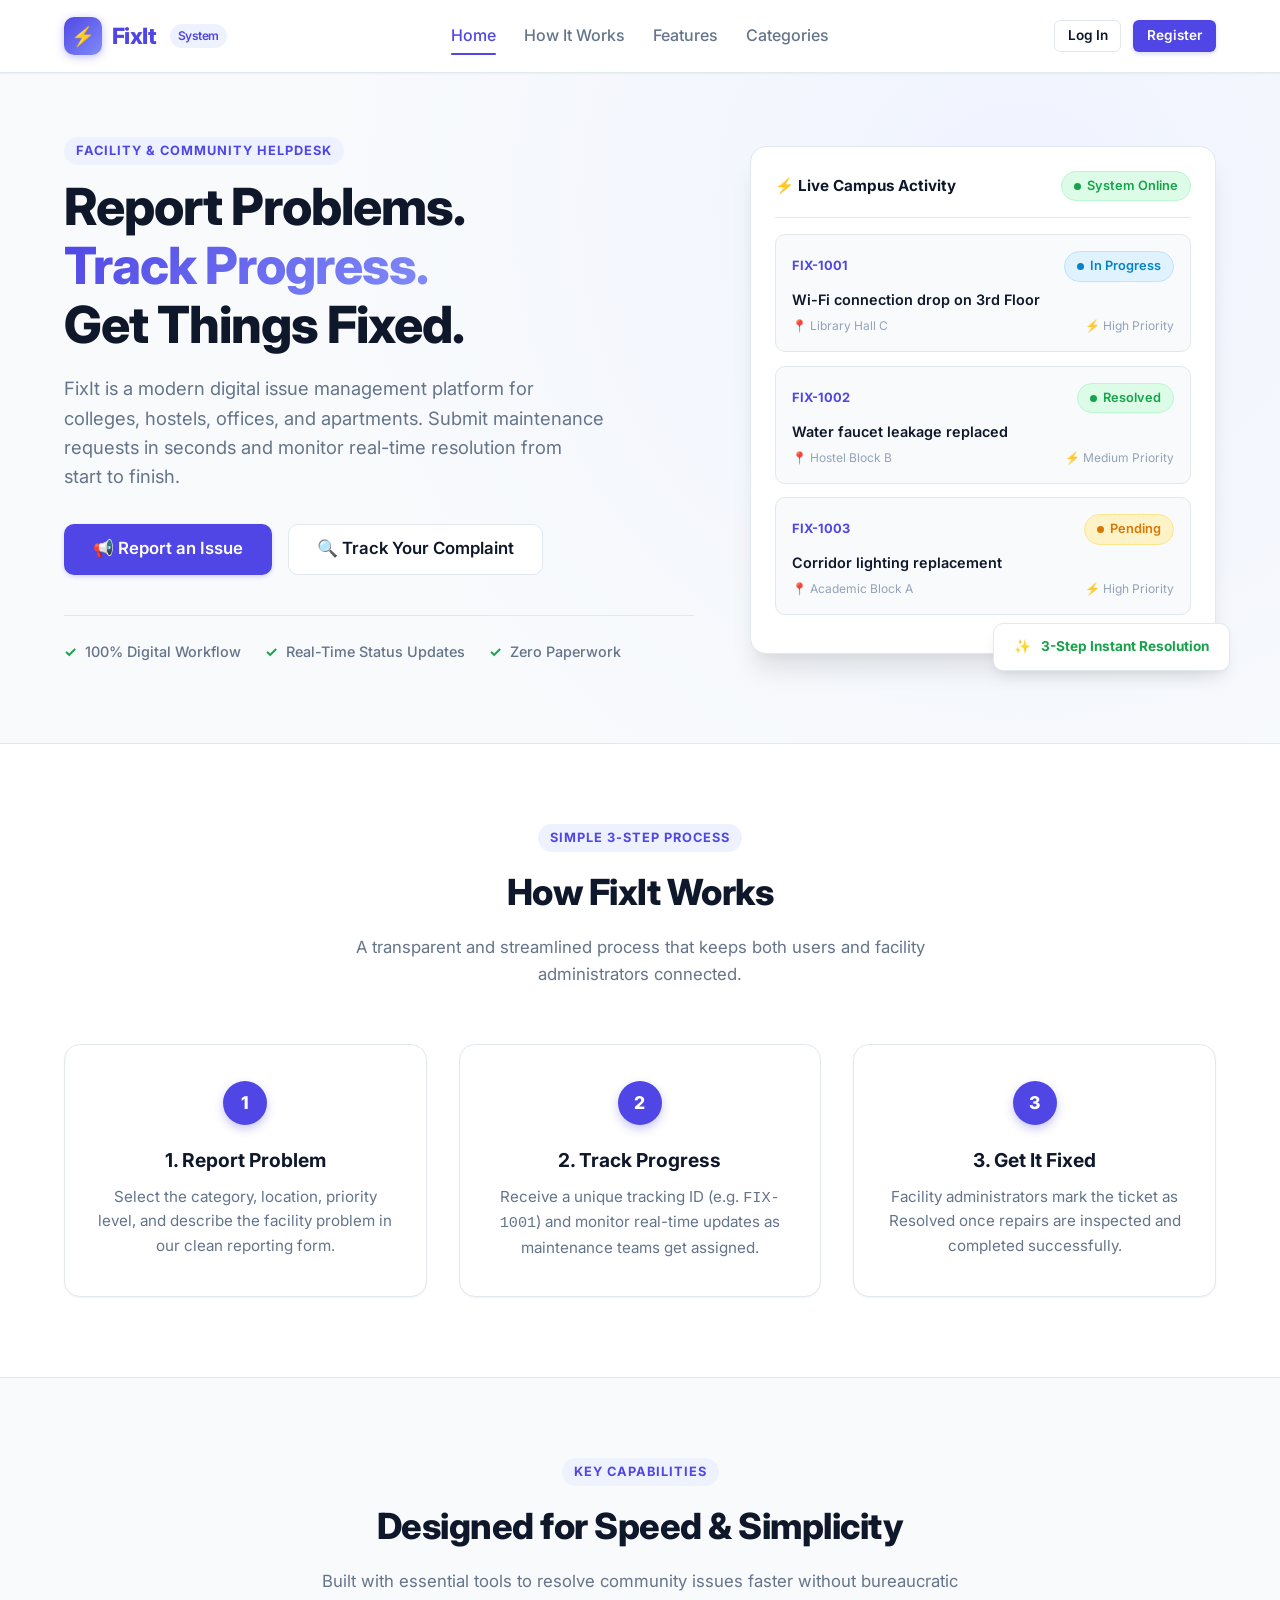
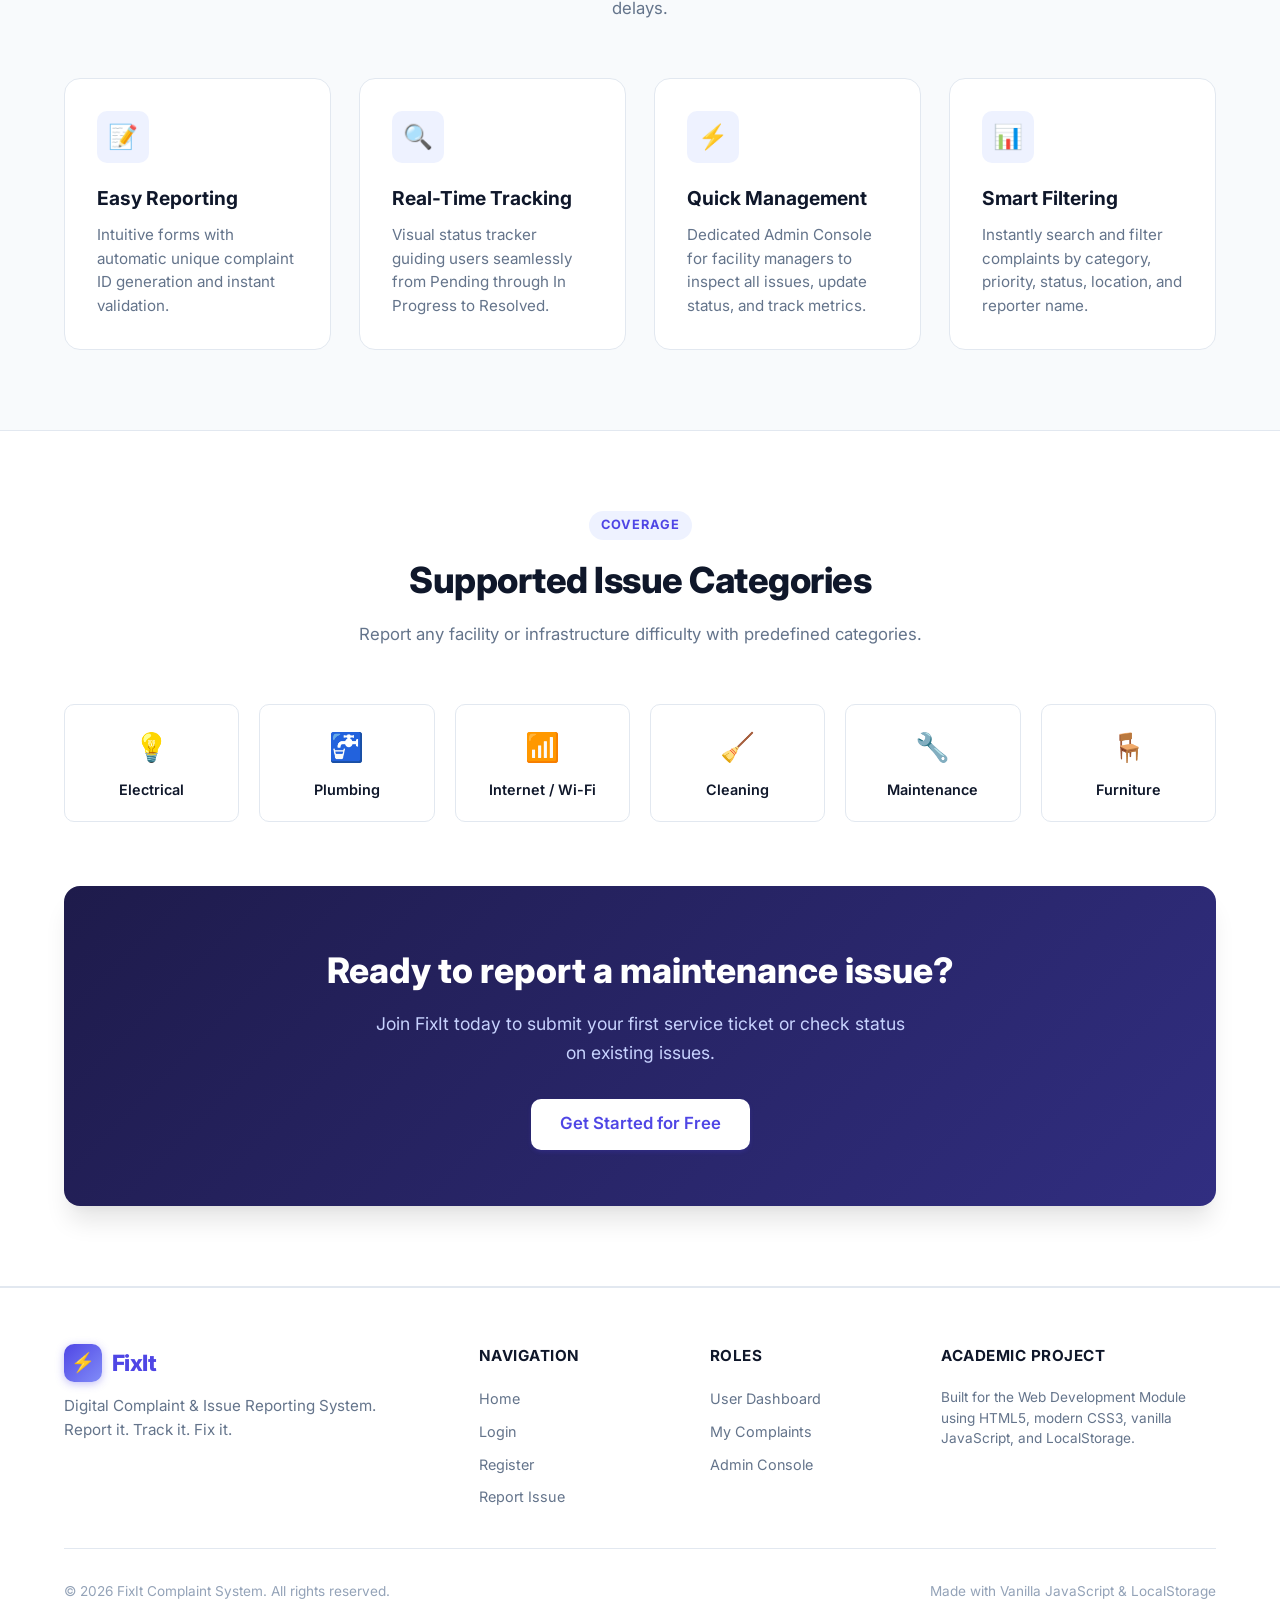
==== index.html @ bce76514 "web-development project" ====
<!DOCTYPE html>
<html lang="en">
<head>
  <meta charset="UTF-8">
  <meta name="viewport" content="width=device-width, initial-scale=1.0">
  <title>FixIt — Digital Complaint and Issue Reporting System</title>
  <link rel="stylesheet" href="css/style.css">
  <link rel="preconnect" href="https://fonts.googleapis.com">
  <link rel="preconnect" href="https://fonts.gstatic.com" crossorigin>
  <link href="https://fonts.googleapis.com/css2?family=Inter:wght@400;500;600;700;800&display=swap" rel="stylesheet">
</head>
<body>

  <!-- ==================== NAVIGATION BAR ==================== -->
  <header class="navbar">
    <div class="container nav-container">
      <a href="index.html" class="brand-logo">
        <div class="logo-icon">⚡</div>
        <span>FixIt</span>
        <span class="tag">System</span>
      </a>

      <nav class="nav-menu">
        <a href="index.html" class="nav-link active">Home</a>
        <a href="#how-it-works" class="nav-link">How It Works</a>
        <a href="#features" class="nav-link">Features</a>
        <a href="#categories" class="nav-link">Categories</a>
      </nav>

      <div class="nav-actions">
        <!-- Injected dynamically by js/main.js -->
        <a href="login.html" class="btn btn-secondary btn-sm">Log In</a>
        <a href="register.html" class="btn btn-primary btn-sm">Register</a>
      </div>

      <button class="nav-toggle" aria-label="Toggle navigation menu">☰</button>
    </div>
  </header>

  <!-- ==================== HERO SECTION ==================== -->
  <section class="hero">
    <div class="container hero-grid">
      <div class="hero-content">
        <span class="section-tag">Facility & Community Helpdesk</span>
        <h1>Report Problems. <br><span class="gradient-text">Track Progress.</span> <br>Get Things Fixed.</h1>
        <p class="subtitle">
          FixIt is a modern digital issue management platform for colleges, hostels, offices, and apartments. Submit maintenance requests in seconds and monitor real-time resolution from start to finish.
        </p>

        <div class="hero-actions">
          <a href="report.html" class="btn btn-primary btn-lg">📢 Report an Issue</a>
          <a href="login.html" class="btn btn-secondary btn-lg">🔍 Track Your Complaint</a>
        </div>

        <div class="hero-trust">
          <div class="hero-trust-item"><span class="check">✓</span> 100% Digital Workflow</div>
          <div class="hero-trust-item"><span class="check">✓</span> Real-Time Status Updates</div>
          <div class="hero-trust-item"><span class="check">✓</span> Zero Paperwork</div>
        </div>
      </div>

      <!-- Interactive CSS Visual Representation -->
      <div class="hero-visual">
        <div class="preview-card">
          <div class="preview-header">
            <span class="preview-title">⚡ Live Campus Activity</span>
            <span class="badge badge-resolved"><span class="badge-dot"></span>System Online</span>
          </div>

          <!-- Sample Mock Card 1 -->
          <div class="preview-complaint-item">
            <div class="preview-item-top">
              <span class="preview-item-id">FIX-1001</span>
              <span class="badge badge-progress"><span class="badge-dot"></span>In Progress</span>
            </div>
            <div class="preview-item-title">Wi-Fi connection drop on 3rd Floor</div>
            <div class="preview-item-meta">
              <span>📍 Library Hall C</span>
              <span>⚡ High Priority</span>
            </div>
          </div>

          <!-- Sample Mock Card 2 -->
          <div class="preview-complaint-item">
            <div class="preview-item-top">
              <span class="preview-item-id">FIX-1002</span>
              <span class="badge badge-resolved"><span class="badge-dot"></span>Resolved</span>
            </div>
            <div class="preview-item-title">Water faucet leakage replaced</div>
            <div class="preview-item-meta">
              <span>📍 Hostel Block B</span>
              <span>⚡ Medium Priority</span>
            </div>
          </div>

          <!-- Sample Mock Card 3 -->
          <div class="preview-complaint-item">
            <div class="preview-item-top">
              <span class="preview-item-id">FIX-1003</span>
              <span class="badge badge-pending"><span class="badge-dot"></span>Pending</span>
            </div>
            <div class="preview-item-title">Corridor lighting replacement</div>
            <div class="preview-item-meta">
              <span>📍 Academic Block A</span>
              <span>⚡ High Priority</span>
            </div>
          </div>

          <!-- Floating Accent Badge -->
          <div class="float-badge">
            <span>✨</span> 3-Step Instant Resolution
          </div>
        </div>
      </div>
    </div>
  </section>

  <!-- ==================== HOW IT WORKS ==================== -->
  <section id="how-it-works" class="section section-alt">
    <div class="container">
      <div class="section-header">
        <span class="section-tag">Simple 3-Step Process</span>
        <h2>How FixIt Works</h2>
        <p>A transparent and streamlined process that keeps both users and facility administrators connected.</p>
      </div>

      <div class="steps-grid">
        <div class="step-card">
          <div class="step-number">1</div>
          <h3>1. Report Problem</h3>
          <p>Select the category, location, priority level, and describe the facility problem in our clean reporting form.</p>
        </div>

        <div class="step-card">
          <div class="step-number">2</div>
          <h3>2. Track Progress</h3>
          <p>Receive a unique tracking ID (e.g. <code>FIX-1001</code>) and monitor real-time updates as maintenance teams get assigned.</p>
        </div>

        <div class="step-card">
          <div class="step-number">3</div>
          <h3>3. Get It Fixed</h3>
          <p>Facility administrators mark the ticket as Resolved once repairs are inspected and completed successfully.</p>
        </div>
      </div>
    </div>
  </section>

  <!-- ==================== FEATURES SECTION ==================== -->
  <section id="features" class="section">
    <div class="container">
      <div class="section-header">
        <span class="section-tag">Key Capabilities</span>
        <h2>Designed for Speed & Simplicity</h2>
        <p>Built with essential tools to resolve community issues faster without bureaucratic delays.</p>
      </div>

      <div class="features-grid">
        <div class="feature-card">
          <div class="feature-icon">📝</div>
          <h3>Easy Reporting</h3>
          <p>Intuitive forms with automatic unique complaint ID generation and instant validation.</p>
        </div>

        <div class="feature-card">
          <div class="feature-icon">🔍</div>
          <h3>Real-Time Tracking</h3>
          <p>Visual status tracker guiding users seamlessly from Pending through In Progress to Resolved.</p>
        </div>

        <div class="feature-card">
          <div class="feature-icon">⚡</div>
          <h3>Quick Management</h3>
          <p>Dedicated Admin Console for facility managers to inspect all issues, update status, and track metrics.</p>
        </div>

        <div class="feature-card">
          <div class="feature-icon">📊</div>
          <h3>Smart Filtering</h3>
          <p>Instantly search and filter complaints by category, priority, status, location, and reporter name.</p>
        </div>
      </div>
    </div>
  </section>

  <!-- ==================== COMMON ISSUE CATEGORIES ==================== -->
  <section id="categories" class="section section-alt">
    <div class="container">
      <div class="section-header">
        <span class="section-tag">Coverage</span>
        <h2>Supported Issue Categories</h2>
        <p>Report any facility or infrastructure difficulty with predefined categories.</p>
      </div>

      <div class="category-grid">
        <div class="category-card">
          <div class="cat-icon">💡</div>
          <div class="cat-name">Electrical</div>
        </div>
        <div class="category-card">
          <div class="cat-icon">🚰</div>
          <div class="cat-name">Plumbing</div>
        </div>
        <div class="category-card">
          <div class="cat-icon">📶</div>
          <div class="cat-name">Internet / Wi-Fi</div>
        </div>
        <div class="category-card">
          <div class="cat-icon">🧹</div>
          <div class="cat-name">Cleaning</div>
        </div>
        <div class="category-card">
          <div class="cat-icon">🔧</div>
          <div class="cat-name">Maintenance</div>
        </div>
        <div class="category-card">
          <div class="cat-icon">🪑</div>
          <div class="cat-name">Furniture</div>
        </div>
      </div>

      <!-- Call to Action Banner -->
      <div class="cta-banner">
        <h2>Ready to report a maintenance issue?</h2>
        <p>Join FixIt today to submit your first service ticket or check status on existing issues.</p>
        <a href="register.html" class="btn btn-primary btn-lg" style="background: #ffffff; color: var(--primary);">Get Started for Free</a>
      </div>
    </div>
  </section>

  <!-- ==================== FOOTER ==================== -->
  <footer class="footer">
    <div class="container">
      <div class="footer-grid">
        <div class="footer-brand">
          <a href="index.html" class="brand-logo">
            <div class="logo-icon">⚡</div>
            <span>FixIt</span>
          </a>
          <p>Digital Complaint & Issue Reporting System. Report it. Track it. Fix it.</p>
        </div>

        <div class="footer-col">
          <h4>Navigation</h4>
          <div class="footer-links">
            <a href="index.html">Home</a>
            <a href="login.html">Login</a>
            <a href="register.html">Register</a>
            <a href="report.html">Report Issue</a>
          </div>
        </div>

        <div class="footer-col">
          <h4>Roles</h4>
          <div class="footer-links">
            <a href="dashboard.html">User Dashboard</a>
            <a href="complaints.html">My Complaints</a>
            <a href="admin.html">Admin Console</a>
          </div>
        </div>

        <div class="footer-col">
          <h4>Academic Project</h4>
          <p style="font-size: 0.85rem; color: var(--text-muted); line-height: 1.5;">
            Built for the Web Development Module using HTML5, modern CSS3, vanilla JavaScript, and LocalStorage.
          </p>
        </div>
      </div>

      <div class="footer-bottom">
        <span>&copy; 2026 FixIt Complaint System. All rights reserved.</span>
        <span>Made with Vanilla JavaScript & LocalStorage</span>
      </div>
    </div>
  </footer>

  <!-- Scripts -->
  <script src="js/auth.js"></script>
  <script src="js/main.js"></script>
</body>
</html>
---- css/style.css ----
/* ==========================================================================
   FixIt - Digital Complaint and Issue Reporting System
   Main Stylesheet (css/style.css)
   ========================================================================== */

/* --- 1. CSS Custom Properties & Design Tokens --- */
:root {
  /* Brand Colors */
  --primary: #4f46e5;
  --primary-hover: #4338ca;
  --primary-light: #eef2ff;
  --primary-dark: #3730a3;

  /* Neutrals */
  --bg-main: #f8fafc;
  --bg-card: #ffffff;
  --bg-muted: #f1f5f9;
  --text-main: #0f172a;
  --text-muted: #64748b;
  --text-light: #94a3b8;
  --border-color: #e2e8f0;
  --border-focus: #818cf8;

  /* Status Colors */
  --status-pending: #d97706;
  --status-pending-bg: #fef3c7;
  --status-progress: #0284c7;
  --status-progress-bg: #e0f2fe;
  --status-resolved: #16a34a;
  --status-resolved-bg: #dcfce7;

  /* Priority Colors */
  --priority-high: #dc2626;
  --priority-high-bg: #fee2e2;
  --priority-medium: #d97706;
  --priority-medium-bg: #fef3c7;
  --priority-low: #475569;
  --priority-low-bg: #f1f5f9;

  /* Typography */
  --font-sans: 'Inter', -apple-system, BlinkMacSystemFont, 'Segoe UI', Roboto, Helvetica, Arial, sans-serif;

  /* Shadows */
  --shadow-sm: 0 1px 2px 0 rgba(0, 0, 0, 0.05);
  --shadow-md: 0 4px 6px -1px rgba(0, 0, 0, 0.08), 0 2px 4px -2px rgba(0, 0, 0, 0.05);
  --shadow-lg: 0 10px 15px -3px rgba(0, 0, 0, 0.08), 0 4px 6px -4px rgba(0, 0, 0, 0.04);
  --shadow-xl: 0 20px 25px -5px rgba(0, 0, 0, 0.1), 0 8px 10px -6px rgba(0, 0, 0, 0.04);

  /* Radii */
  --radius-sm: 6px;
  --radius-md: 10px;
  --radius-lg: 16px;
  --radius-full: 9999px;

  /* Transitions */
  --transition-fast: 0.15s ease;
  --transition-normal: 0.25s ease;
}

/* --- 2. Base Reset & General Styles --- */
*, *::before, *::after {
  box-sizing: border-box;
  margin: 0;
  padding: 0;
}

body {
  font-family: var(--font-sans);
  background-color: var(--bg-main);
  color: var(--text-main);
  line-height: 1.6;
  min-height: 100vh;
  display: flex;
  flex-direction: column;
}

a {
  color: var(--primary);
  text-decoration: none;
  transition: color var(--transition-fast);
}

a:hover {
  color: var(--primary-hover);
}

ul {
  list-style: none;
}

img {
  max-width: 100%;
  height: auto;
  display: block;
}

button, input, select, textarea {
  font-family: inherit;
  font-size: 1rem;
}

/* --- 3. Layout & Containers --- */
.container {
  width: 100%;
  max-width: 1200px;
  margin: 0 auto;
  padding: 0 1.5rem;
}

.container-narrow {
  max-width: 800px;
  margin: 0 auto;
  padding: 0 1.5rem;
}

.container-sm {
  max-width: 480px;
  margin: 0 auto;
  padding: 0 1.5rem;
}

main {
  flex: 1;
  padding: 2.5rem 0 4rem;
}

/* --- 4. Navigation Bar --- */
.navbar {
  background-color: var(--bg-card);
  border-bottom: 1px solid var(--border-color);
  position: sticky;
  top: 0;
  z-index: 100;
  box-shadow: var(--shadow-sm);
}

.nav-container {
  display: flex;
  align-items: center;
  justify-content: space-between;
  height: 72px;
}

.brand-logo {
  display: flex;
  align-items: center;
  gap: 0.6rem;
  font-size: 1.4rem;
  font-weight: 800;
  color: var(--primary);
  letter-spacing: -0.5px;
}

.brand-logo .logo-icon {
  background: linear-gradient(135deg, var(--primary), #818cf8);
  color: #ffffff;
  width: 38px;
  height: 38px;
  border-radius: var(--radius-md);
  display: flex;
  align-items: center;
  justify-content: center;
  font-size: 1.2rem;
  box-shadow: 0 2px 8px rgba(79, 70, 229, 0.35);
}

.brand-logo span.tag {
  font-size: 0.75rem;
  font-weight: 600;
  background: var(--primary-light);
  color: var(--primary);
  padding: 2px 8px;
  border-radius: var(--radius-full);
  margin-left: 4px;
}

.nav-menu {
  display: flex;
  align-items: center;
  gap: 1.75rem;
}

.nav-link {
  font-weight: 500;
  color: var(--text-muted);
  transition: color var(--transition-fast);
  padding: 0.4rem 0;
  position: relative;
}

.nav-link:hover, .nav-link.active {
  color: var(--primary);
}

.nav-link.active::after {
  content: '';
  position: absolute;
  bottom: 0;
  left: 0;
  right: 0;
  height: 2px;
  background-color: var(--primary);
  border-radius: 2px;
}

.nav-actions {
  display: flex;
  align-items: center;
  gap: 0.75rem;
}

.nav-user-badge {
  display: flex;
  align-items: center;
  gap: 0.6rem;
  background: var(--bg-muted);
  padding: 0.35rem 0.85rem;
  border-radius: var(--radius-full);
  font-size: 0.9rem;
  font-weight: 600;
  color: var(--text-main);
  border: 1px solid var(--border-color);
}

.nav-user-badge .role-pill {
  font-size: 0.7rem;
  padding: 1px 6px;
  border-radius: var(--radius-full);
  text-transform: uppercase;
  background: var(--primary-light);
  color: var(--primary);
}

.nav-user-badge .role-pill.admin-pill {
  background: #fef2f2;
  color: #dc2626;
}

.nav-toggle {
  display: none;
  background: none;
  border: none;
  font-size: 1.5rem;
  color: var(--text-main);
  cursor: pointer;
}

/* --- 5. Buttons & Badges --- */
.btn {
  display: inline-flex;
  align-items: center;
  justify-content: center;
  gap: 0.5rem;
  padding: 0.65rem 1.25rem;
  font-size: 0.95rem;
  font-weight: 600;
  border-radius: var(--radius-md);
  border: 1px solid transparent;
  cursor: pointer;
  transition: all var(--transition-fast);
  text-align: center;
  line-height: 1.3;
}

.btn-primary {
  background-color: var(--primary);
  color: #ffffff;
  box-shadow: 0 2px 4px rgba(79, 70, 229, 0.2);
}

.btn-primary:hover {
  background-color: var(--primary-hover);
  color: #ffffff;
  box-shadow: 0 4px 8px rgba(79, 70, 229, 0.3);
  transform: translateY(-1px);
}

.btn-secondary {
  background-color: var(--bg-card);
  color: var(--text-main);
  border-color: var(--border-color);
}

.btn-secondary:hover {
  background-color: var(--bg-muted);
  border-color: #cbd5e1;
  color: var(--text-main);
}

.btn-outline {
  background-color: transparent;
  color: var(--primary);
  border-color: var(--primary);
}

.btn-outline:hover {
  background-color: var(--primary-light);
  color: var(--primary-dark);
}

.btn-danger-outline {
  background: transparent;
  color: #dc2626;
  border-color: #fca5a5;
}

.btn-danger-outline:hover {
  background: #fee2e2;
  color: #991b1b;
}

.btn-sm {
  padding: 0.4rem 0.8rem;
  font-size: 0.85rem;
  border-radius: var(--radius-sm);
}

.btn-lg {
  padding: 0.85rem 1.75rem;
  font-size: 1.05rem;
  border-radius: var(--radius-md);
}

.btn-block {
  width: 100%;
}

/* Status Badges */
.badge {
  display: inline-flex;
  align-items: center;
  gap: 0.4rem;
  padding: 0.25rem 0.75rem;
  border-radius: var(--radius-full);
  font-size: 0.8rem;
  font-weight: 600;
  text-transform: capitalize;
}

.badge-dot {
  width: 7px;
  height: 7px;
  border-radius: 50%;
}

.badge-pending {
  background-color: var(--status-pending-bg);
  color: var(--status-pending);
  border: 1px solid #fde68a;
}
.badge-pending .badge-dot { background-color: var(--status-pending); }

.badge-progress {
  background-color: var(--status-progress-bg);
  color: var(--status-progress);
  border: 1px solid #bae6fd;
}
.badge-progress .badge-dot { background-color: var(--status-progress); }

.badge-resolved {
  background-color: var(--status-resolved-bg);
  color: var(--status-resolved);
  border: 1px solid #bbf7d0;
}
.badge-resolved .badge-dot { background-color: var(--status-resolved); }

/* Priority Badges */
.badge-priority-high {
  background-color: var(--priority-high-bg);
  color: var(--priority-high);
  border: 1px solid #fecaca;
}

.badge-priority-medium {
  background-color: var(--priority-medium-bg);
  color: var(--priority-medium);
  border: 1px solid #fde68a;
}

.badge-priority-low {
  background-color: var(--priority-low-bg);
  color: var(--priority-low);
  border: 1px solid var(--border-color);
}

/* Category Pill */
.category-pill {
  display: inline-block;
  padding: 0.2rem 0.6rem;
  background: var(--bg-muted);
  color: var(--text-muted);
  border-radius: var(--radius-sm);
  font-size: 0.8rem;
  font-weight: 500;
}

/* --- 6. Hero Section (Landing Page) --- */
.hero {
  padding: 4rem 0 5rem;
  position: relative;
  overflow: hidden;
  background: radial-gradient(circle at 80% 20%, rgba(238, 242, 255, 0.8) 0%, rgba(248, 250, 252, 0) 60%);
}

.hero-grid {
  display: grid;
  grid-template-columns: 1.15fr 0.85fr;
  gap: 3.5rem;
  align-items: center;
}

.hero-content h1 {
  font-size: 3.2rem;
  font-weight: 800;
  line-height: 1.15;
  color: var(--text-main);
  letter-spacing: -1px;
  margin-bottom: 1.25rem;
}

.hero-content h1 span.gradient-text {
  background: linear-gradient(135deg, var(--primary), #818cf8);
  -webkit-background-clip: text;
  -webkit-text-fill-color: transparent;
}

.hero-content p.subtitle {
  font-size: 1.15rem;
  color: var(--text-muted);
  margin-bottom: 2rem;
  max-width: 540px;
}

.hero-actions {
  display: flex;
  flex-wrap: wrap;
  gap: 1rem;
  margin-bottom: 2.5rem;
}

.hero-trust {
  display: flex;
  align-items: center;
  gap: 1.5rem;
  padding-top: 1.5rem;
  border-top: 1px solid var(--border-color);
}

.hero-trust-item {
  display: flex;
  align-items: center;
  gap: 0.5rem;
  font-size: 0.9rem;
  color: var(--text-muted);
  font-weight: 500;
}

.hero-trust-item .check {
  color: var(--status-resolved);
  font-weight: bold;
}

/* Hero Visual Interactive Card */
.hero-visual {
  position: relative;
}

.preview-card {
  background: var(--bg-card);
  border: 1px solid var(--border-color);
  border-radius: var(--radius-lg);
  box-shadow: var(--shadow-xl);
  padding: 1.5rem;
  position: relative;
}

.preview-header {
  display: flex;
  align-items: center;
  justify-content: space-between;
  padding-bottom: 1rem;
  border-bottom: 1px solid var(--border-color);
  margin-bottom: 1rem;
}

.preview-title {
  font-size: 0.95rem;
  font-weight: 700;
  color: var(--text-main);
}

.preview-complaint-item {
  background: var(--bg-main);
  border: 1px solid var(--border-color);
  border-radius: var(--radius-md);
  padding: 1rem;
  margin-bottom: 0.85rem;
  transition: transform var(--transition-fast);
}

.preview-complaint-item:hover {
  transform: translateY(-2px);
  border-color: #cbd5e1;
}

.preview-complaint-item:last-child {
  margin-bottom: 0;
}

.preview-item-top {
  display: flex;
  justify-content: space-between;
  align-items: center;
  margin-bottom: 0.4rem;
}

.preview-item-id {
  font-size: 0.8rem;
  font-weight: 700;
  color: var(--primary);
}

.preview-item-title {
  font-size: 0.9rem;
  font-weight: 600;
  color: var(--text-main);
  margin-bottom: 0.3rem;
}

.preview-item-meta {
  display: flex;
  align-items: center;
  justify-content: space-between;
  font-size: 0.75rem;
  color: var(--text-light);
}

.float-badge {
  position: absolute;
  bottom: -18px;
  right: -15px;
  background: #ffffff;
  padding: 0.75rem 1.25rem;
  border-radius: var(--radius-md);
  border: 1px solid var(--border-color);
  box-shadow: var(--shadow-lg);
  display: flex;
  align-items: center;
  gap: 0.6rem;
  font-size: 0.85rem;
  font-weight: 700;
  color: var(--status-resolved);
  animation: floatPulse 4s ease-in-out infinite;
}

@keyframes floatPulse {
  0%, 100% { transform: translateY(0); }
  50% { transform: translateY(-6px); }
}

/* --- 7. Features & How It Works Sections --- */
.section {
  padding: 5rem 0;
}

.section-alt {
  background-color: var(--bg-card);
  border-top: 1px solid var(--border-color);
  border-bottom: 1px solid var(--border-color);
}

.section-header {
  text-align: center;
  max-width: 640px;
  margin: 0 auto 3.5rem;
}

.section-tag {
  display: inline-block;
  font-size: 0.8rem;
  font-weight: 700;
  text-transform: uppercase;
  letter-spacing: 1px;
  color: var(--primary);
  background: var(--primary-light);
  padding: 4px 12px;
  border-radius: var(--radius-full);
  margin-bottom: 0.75rem;
}

.section-header h2 {
  font-size: 2.25rem;
  font-weight: 800;
  color: var(--text-main);
  letter-spacing: -0.5px;
  margin-bottom: 0.75rem;
}

.section-header p {
  color: var(--text-muted);
  font-size: 1.05rem;
}

.features-grid {
  display: grid;
  grid-template-columns: repeat(auto-fit, minmax(260px, 1fr));
  gap: 1.75rem;
}

.feature-card {
  background: var(--bg-card);
  border: 1px solid var(--border-color);
  border-radius: var(--radius-lg);
  padding: 2rem;
  transition: all var(--transition-normal);
  position: relative;
}

.section-alt .feature-card {
  background: var(--bg-main);
}

.feature-card:hover {
  transform: translateY(-4px);
  box-shadow: var(--shadow-lg);
  border-color: #cbd5e1;
}

.feature-icon {
  width: 52px;
  height: 52px;
  border-radius: var(--radius-md);
  background: var(--primary-light);
  color: var(--primary);
  display: flex;
  align-items: center;
  justify-content: center;
  font-size: 1.5rem;
  margin-bottom: 1.25rem;
}

.feature-card h3 {
  font-size: 1.2rem;
  font-weight: 700;
  margin-bottom: 0.6rem;
  color: var(--text-main);
}

.feature-card p {
  color: var(--text-muted);
  font-size: 0.95rem;
  line-height: 1.55;
}

/* How It Works Steps */
.steps-grid {
  display: grid;
  grid-template-columns: repeat(3, 1fr);
  gap: 2rem;
  position: relative;
}

.step-card {
  background: var(--bg-card);
  border: 1px solid var(--border-color);
  border-radius: var(--radius-lg);
  padding: 2.25rem 1.75rem;
  text-align: center;
  position: relative;
  box-shadow: var(--shadow-sm);
  transition: transform var(--transition-fast);
}

.step-card:hover {
  transform: translateY(-3px);
  box-shadow: var(--shadow-md);
}

.step-number {
  width: 44px;
  height: 44px;
  background: var(--primary);
  color: #ffffff;
  font-weight: 800;
  border-radius: 50%;
  display: flex;
  align-items: center;
  justify-content: center;
  font-size: 1.1rem;
  margin: 0 auto 1.25rem;
  box-shadow: 0 4px 10px rgba(79, 70, 229, 0.3);
}

.step-card h3 {
  font-size: 1.2rem;
  font-weight: 700;
  margin-bottom: 0.6rem;
}

.step-card p {
  color: var(--text-muted);
  font-size: 0.95rem;
}

/* Category Grid Showcase */
.category-grid {
  display: grid;
  grid-template-columns: repeat(auto-fill, minmax(160px, 1fr));
  gap: 1.25rem;
}

.category-card {
  background: var(--bg-card);
  border: 1px solid var(--border-color);
  border-radius: var(--radius-md);
  padding: 1.25rem 1rem;
  text-align: center;
  transition: all var(--transition-fast);
}

.category-card:hover {
  border-color: var(--primary);
  background: var(--primary-light);
  transform: translateY(-2px);
}

.category-card .cat-icon {
  font-size: 1.75rem;
  margin-bottom: 0.5rem;
}

.category-card .cat-name {
  font-size: 0.9rem;
  font-weight: 600;
  color: var(--text-main);
}

/* CTA Banner */
.cta-banner {
  background: linear-gradient(135deg, #1e1b4b, #312e81);
  color: #ffffff;
  border-radius: var(--radius-lg);
  padding: 3.5rem 2.5rem;
  text-align: center;
  margin-top: 4rem;
  box-shadow: var(--shadow-xl);
  position: relative;
  overflow: hidden;
}

.cta-banner h2 {
  font-size: 2.2rem;
  font-weight: 800;
  margin-bottom: 0.75rem;
}

.cta-banner p {
  font-size: 1.1rem;
  color: #c7d2fe;
  max-width: 540px;
  margin: 0 auto 2rem;
}

/* --- 8. Forms & Authentication Cards --- */
.auth-card {
  background: var(--bg-card);
  border: 1px solid var(--border-color);
  border-radius: var(--radius-lg);
  box-shadow: var(--shadow-md);
  padding: 2.5rem;
  margin-top: 1rem;
}

.auth-header {
  text-align: center;
  margin-bottom: 2rem;
}

.auth-header h1 {
  font-size: 1.85rem;
  font-weight: 800;
  color: var(--text-main);
  letter-spacing: -0.5px;
  margin-bottom: 0.4rem;
}

.auth-header p {
  color: var(--text-muted);
  font-size: 0.95rem;
}

.demo-credentials-box {
  background: #f8fafc;
  border: 1px dashed #cbd5e1;
  border-radius: var(--radius-md);
  padding: 0.85rem 1rem;
  margin-bottom: 1.5rem;
  font-size: 0.85rem;
}

.demo-credentials-box p {
  font-weight: 600;
  color: var(--text-main);
  margin-bottom: 0.35rem;
  display: flex;
  align-items: center;
  justify-content: space-between;
}

.demo-credentials-box code {
  background: #e2e8f0;
  padding: 1px 5px;
  border-radius: 3px;
  font-family: monospace;
  color: var(--text-main);
}

.btn-fill-demo {
  background: none;
  border: none;
  color: var(--primary);
  font-size: 0.75rem;
  font-weight: 600;
  cursor: pointer;
  text-decoration: underline;
}

.form-group {
  margin-bottom: 1.25rem;
}

.form-group label {
  display: block;
  font-size: 0.9rem;
  font-weight: 600;
  color: var(--text-main);
  margin-bottom: 0.4rem;
}

.form-group label .required {
  color: #dc2626;
}

.form-control {
  width: 100%;
  padding: 0.7rem 1rem;
  border: 1px solid var(--border-color);
  border-radius: var(--radius-md);
  background-color: var(--bg-card);
  color: var(--text-main);
  transition: all var(--transition-fast);
}

.form-control:focus {
  outline: none;
  border-color: var(--primary);
  box-shadow: 0 0 0 3px rgba(79, 70, 229, 0.15);
}

.form-control.error {
  border-color: #ef4444;
  background-color: #fff8f8;
}

.form-control.error:focus {
  box-shadow: 0 0 0 3px rgba(239, 68, 68, 0.15);
}

textarea.form-control {
  min-height: 120px;
  resize: vertical;
}

.form-hint {
  font-size: 0.8rem;
  color: var(--text-muted);
  margin-top: 0.3rem;
}

.error-message {
  font-size: 0.8rem;
  color: #dc2626;
  margin-top: 0.3rem;
  display: none;
}

.error-message.active {
  display: block;
}

.form-row {
  display: grid;
  grid-template-columns: 1fr 1fr;
  gap: 1rem;
}

.auth-footer {
  text-align: center;
  margin-top: 1.5rem;
  padding-top: 1.25rem;
  border-top: 1px solid var(--border-color);
  font-size: 0.9rem;
  color: var(--text-muted);
}

/* --- 9. Dashboard Components & Cards --- */
.page-header {
  display: flex;
  flex-wrap: wrap;
  align-items: center;
  justify-content: space-between;
  gap: 1rem;
  margin-bottom: 2rem;
}

.page-title h1 {
  font-size: 1.9rem;
  font-weight: 800;
  color: var(--text-main);
  letter-spacing: -0.5px;
}

.page-title p {
  color: var(--text-muted);
  font-size: 0.95rem;
}

/* Metrics Grid */
.stats-grid {
  display: grid;
  grid-template-columns: repeat(auto-fit, minmax(220px, 1fr));
  gap: 1.25rem;
  margin-bottom: 2.25rem;
}

.stat-card {
  background: var(--bg-card);
  border: 1px solid var(--border-color);
  border-radius: var(--radius-lg);
  padding: 1.5rem;
  box-shadow: var(--shadow-sm);
  display: flex;
  align-items: center;
  gap: 1.25rem;
  transition: transform var(--transition-fast);
}

.stat-card:hover {
  transform: translateY(-2px);
  box-shadow: var(--shadow-md);
}

.stat-icon {
  width: 50px;
  height: 50px;
  border-radius: var(--radius-md);
  display: flex;
  align-items: center;
  justify-content: center;
  font-size: 1.5rem;
  flex-shrink: 0;
}

.stat-icon.icon-total {
  background: var(--primary-light);
  color: var(--primary);
}

.stat-icon.icon-pending {
  background: var(--status-pending-bg);
  color: var(--status-pending);
}

.stat-icon.icon-progress {
  background: var(--status-progress-bg);
  color: var(--status-progress);
}

.stat-icon.icon-resolved {
  background: var(--status-resolved-bg);
  color: var(--status-resolved);
}

.stat-icon.icon-high {
  background: var(--priority-high-bg);
  color: var(--priority-high);
}

.stat-info .stat-value {
  font-size: 1.85rem;
  font-weight: 800;
  color: var(--text-main);
  line-height: 1.1;
  margin-bottom: 0.2rem;
}

.stat-info .stat-label {
  font-size: 0.85rem;
  font-weight: 600;
  color: var(--text-muted);
  text-transform: capitalize;
}

/* Card Container */
.card {
  background: var(--bg-card);
  border: 1px solid var(--border-color);
  border-radius: var(--radius-lg);
  box-shadow: var(--shadow-sm);
  overflow: hidden;
  margin-bottom: 2rem;
}

.card-header {
  padding: 1.25rem 1.75rem;
  border-bottom: 1px solid var(--border-color);
  display: flex;
  align-items: center;
  justify-content: space-between;
  gap: 1rem;
}

.card-title {
  font-size: 1.15rem;
  font-weight: 700;
  color: var(--text-main);
}

.card-body {
  padding: 1.75rem;
}

.card-footer {
  padding: 1rem 1.75rem;
  border-top: 1px solid var(--border-color);
  background: var(--bg-main);
  display: flex;
  align-items: center;
  justify-content: space-between;
}

/* --- 10. Filter & Search Toolbar --- */
.filter-toolbar {
  background: var(--bg-card);
  border: 1px solid var(--border-color);
  border-radius: var(--radius-lg);
  padding: 1.25rem;
  margin-bottom: 1.75rem;
  box-shadow: var(--shadow-sm);
  display: grid;
  grid-template-columns: 2fr 1fr 1fr 1fr auto;
  gap: 0.85rem;
  align-items: center;
}

.search-input-wrapper {
  position: relative;
}

.search-input-wrapper input {
  padding-left: 2.4rem;
}

.search-icon {
  position: absolute;
  left: 0.85rem;
  top: 50%;
  transform: translateY(-50%);
  color: var(--text-light);
  pointer-events: none;
}

.filter-results-info {
  display: flex;
  align-items: center;
  justify-content: space-between;
  margin-bottom: 1rem;
  font-size: 0.9rem;
  color: var(--text-muted);
  font-weight: 500;
}

/* --- 11. Tables & Lists --- */
.table-responsive {
  width: 100%;
  overflow-x: auto;
}

.custom-table {
  width: 100%;
  border-collapse: collapse;
  text-align: left;
  font-size: 0.92rem;
}

.custom-table th {
  background-color: var(--bg-muted);
  color: var(--text-muted);
  font-weight: 700;
  font-size: 0.8rem;
  text-transform: uppercase;
  letter-spacing: 0.5px;
  padding: 0.85rem 1.25rem;
  border-bottom: 1px solid var(--border-color);
  white-space: nowrap;
}

.custom-table td {
  padding: 1rem 1.25rem;
  border-bottom: 1px solid var(--border-color);
  vertical-align: middle;
}

.custom-table tbody tr {
  transition: background-color var(--transition-fast);
}

.custom-table tbody tr:hover {
  background-color: #f8fafc;
}

.complaint-id-link {
  font-weight: 700;
  color: var(--primary);
  font-family: monospace;
  font-size: 0.9rem;
}

.complaint-title-cell {
  font-weight: 600;
  color: var(--text-main);
  max-width: 260px;
}

.complaint-title-cell small {
  display: block;
  font-weight: 400;
  color: var(--text-muted);
  font-size: 0.8rem;
}

.status-select {
  padding: 0.35rem 0.65rem;
  font-size: 0.85rem;
  font-weight: 600;
  border-radius: var(--radius-sm);
  border: 1px solid var(--border-color);
  background-color: var(--bg-card);
  cursor: pointer;
}

/* --- 12. Complaint Cards (Grid/Responsive View) --- */
.complaints-grid {
  display: grid;
  grid-template-columns: repeat(auto-fill, minmax(320px, 1fr));
  gap: 1.5rem;
}

.complaint-item-card {
  background: var(--bg-card);
  border: 1px solid var(--border-color);
  border-radius: var(--radius-lg);
  padding: 1.5rem;
  box-shadow: var(--shadow-sm);
  display: flex;
  flex-direction: column;
  justify-content: space-between;
  transition: all var(--transition-fast);
}

.complaint-item-card:hover {
  transform: translateY(-3px);
  box-shadow: var(--shadow-md);
  border-color: #cbd5e1;
}

.card-top {
  display: flex;
  align-items: center;
  justify-content: space-between;
  margin-bottom: 0.75rem;
}

.card-top .complaint-id {
  font-family: monospace;
  font-weight: 700;
  color: var(--primary);
  font-size: 0.9rem;
}

.complaint-card-title {
  font-size: 1.1rem;
  font-weight: 700;
  color: var(--text-main);
  margin-bottom: 0.5rem;
  line-height: 1.35;
}

.complaint-card-desc {
  font-size: 0.9rem;
  color: var(--text-muted);
  margin-bottom: 1.25rem;
  line-height: 1.5;
  display: -webkit-box;
  -webkit-line-clamp: 2;
  -webkit-box-orient: vertical;
  overflow: hidden;
}

.card-meta-list {
  display: flex;
  flex-direction: column;
  gap: 0.4rem;
  font-size: 0.82rem;
  color: var(--text-muted);
  margin-bottom: 1.25rem;
  padding-top: 0.75rem;
  border-top: 1px solid var(--border-color);
}

.card-meta-row {
  display: flex;
  justify-content: space-between;
  align-items: center;
}

/* Empty State */
.empty-state {
  text-align: center;
  padding: 4rem 2rem;
  background: var(--bg-card);
  border: 1px dashed #cbd5e1;
  border-radius: var(--radius-lg);
  margin: 1.5rem 0;
}

.empty-state-icon {
  font-size: 3rem;
  color: var(--text-light);
  margin-bottom: 1rem;
}

.empty-state h3 {
  font-size: 1.3rem;
  font-weight: 700;
  color: var(--text-main);
  margin-bottom: 0.5rem;
}

.empty-state p {
  color: var(--text-muted);
  max-width: 420px;
  margin: 0 auto 1.5rem;
  font-size: 0.95rem;
}

/* --- 13. Complaint Details & Visual Status Tracker --- */
.details-layout {
  display: grid;
  grid-template-columns: 2fr 1fr;
  gap: 2rem;
}

/* Visual Status Tracker */
.status-tracker-card {
  background: var(--bg-card);
  border: 1px solid var(--border-color);
  border-radius: var(--radius-lg);
  padding: 2rem;
  margin-bottom: 2rem;
  box-shadow: var(--shadow-sm);
}

.status-tracker-header {
  display: flex;
  justify-content: space-between;
  align-items: center;
  margin-bottom: 2rem;
}

.tracker-steps {
  display: flex;
  align-items: center;
  justify-content: space-between;
  position: relative;
  margin: 1.5rem 0;
}

.tracker-line-bg {
  position: absolute;
  top: 20px;
  left: 40px;
  right: 40px;
  height: 4px;
  background: var(--border-color);
  z-index: 1;
}

.tracker-line-fill {
  position: absolute;
  top: 20px;
  left: 40px;
  height: 4px;
  background: var(--primary);
  z-index: 2;
  transition: width 0.4s ease;
}

.tracker-step {
  position: relative;
  z-index: 3;
  text-align: center;
  flex: 1;
}

.step-circle {
  width: 44px;
  height: 44px;
  border-radius: 50%;
  background: var(--bg-card);
  border: 3px solid var(--border-color);
  color: var(--text-light);
  display: flex;
  align-items: center;
  justify-content: center;
  font-weight: 700;
  font-size: 1rem;
  margin: 0 auto 0.6rem;
  transition: all var(--transition-normal);
}

.tracker-step.completed .step-circle {
  background: var(--status-resolved);
  border-color: var(--status-resolved);
  color: #ffffff;
}

.tracker-step.active .step-circle {
  background: var(--primary);
  border-color: var(--primary);
  color: #ffffff;
  box-shadow: 0 0 0 5px rgba(79, 70, 229, 0.2);
}

.step-title {
  font-size: 0.9rem;
  font-weight: 700;
  color: var(--text-muted);
}

.tracker-step.active .step-title {
  color: var(--primary);
}

.tracker-step.completed .step-title {
  color: var(--status-resolved);
}

.step-desc {
  font-size: 0.75rem;
  color: var(--text-light);
  margin-top: 2px;
}

/* Details Meta Grid */
.details-meta-grid {
  display: grid;
  grid-template-columns: repeat(2, 1fr);
  gap: 1.25rem;
  margin-bottom: 1.5rem;
}

.meta-item {
  background: var(--bg-main);
  padding: 1rem;
  border-radius: var(--radius-md);
  border: 1px solid var(--border-color);
}

.meta-item .meta-label {
  font-size: 0.75rem;
  font-weight: 700;
  text-transform: uppercase;
  color: var(--text-light);
  margin-bottom: 0.25rem;
}

.meta-item .meta-value {
  font-size: 1rem;
  font-weight: 600;
  color: var(--text-main);
}

.description-box {
  background: var(--bg-main);
  border: 1px solid var(--border-color);
  border-radius: var(--radius-md);
  padding: 1.25rem;
  margin-bottom: 1.5rem;
  line-height: 1.6;
}

/* --- 14. Admin Statistics Breakdown Bars --- */
.progress-stat-list {
  display: flex;
  flex-direction: column;
  gap: 1.2rem;
}

.progress-stat-item .stat-labels {
  display: flex;
  justify-content: space-between;
  font-size: 0.85rem;
  font-weight: 600;
  margin-bottom: 0.4rem;
}

.bar-wrapper {
  height: 8px;
  background: var(--bg-muted);
  border-radius: var(--radius-full);
  overflow: hidden;
}

.bar-fill {
  height: 100%;
  border-radius: var(--radius-full);
  transition: width 0.5s ease;
}

.bar-primary { background: var(--primary); }
.bar-pending { background: var(--status-pending); }
.bar-progress { background: var(--status-progress); }
.bar-resolved { background: var(--status-resolved); }
.bar-high { background: var(--priority-high); }

/* --- 15. Toast Notifications & Alerts --- */
#toast-container {
  position: fixed;
  bottom: 24px;
  right: 24px;
  z-index: 9999;
  display: flex;
  flex-direction: column;
  gap: 10px;
  pointer-events: none;
}

.toast {
  background: #ffffff;
  color: var(--text-main);
  border-radius: var(--radius-md);
  padding: 1rem 1.25rem;
  box-shadow: var(--shadow-xl);
  border-left: 4px solid var(--primary);
  display: flex;
  align-items: center;
  gap: 0.75rem;
  font-size: 0.92rem;
  font-weight: 500;
  pointer-events: auto;
  animation: slideIn 0.3s ease forwards;
  max-width: 380px;
  border-top: 1px solid var(--border-color);
  border-right: 1px solid var(--border-color);
  border-bottom: 1px solid var(--border-color);
}

.toast.toast-success {
  border-left-color: var(--status-resolved);
}

.toast.toast-error {
  border-left-color: #dc2626;
}

.toast.toast-info {
  border-left-color: var(--status-progress);
}

.toast.toast-warning {
  border-left-color: var(--status-pending);
}

@keyframes slideIn {
  from {
    opacity: 0;
    transform: translateX(50px);
  }
  to {
    opacity: 1;
    transform: translateX(0);
  }
}

.toast.hide {
  animation: slideOut 0.3s ease forwards;
}

@keyframes slideOut {
  from {
    opacity: 1;
    transform: translateX(0);
  }
  to {
    opacity: 0;
    transform: translateX(50px);
  }
}

/* Inline Alert Box */
.alert {
  padding: 0.85rem 1.15rem;
  border-radius: var(--radius-md);
  font-size: 0.9rem;
  margin-bottom: 1.25rem;
  display: flex;
  align-items: center;
  gap: 0.6rem;
}

.alert-info {
  background-color: var(--primary-light);
  color: var(--primary-dark);
  border: 1px solid #c7d2fe;
}

.alert-danger {
  background-color: #fee2e2;
  color: #991b1b;
  border: 1px solid #fecaca;
}

.alert-success {
  background-color: #dcfce7;
  color: #166534;
  border: 1px solid #bbf7d0;
}

/* --- 16. Footer --- */
.footer {
  background-color: var(--bg-card);
  border-top: 1px solid var(--border-color);
  padding: 3.5rem 0 2rem;
  margin-top: auto;
}

.footer-grid {
  display: grid;
  grid-template-columns: 2fr 1fr 1fr 1.5fr;
  gap: 3rem;
  margin-bottom: 2.5rem;
}

.footer-brand p {
  color: var(--text-muted);
  font-size: 0.95rem;
  margin-top: 0.75rem;
  max-width: 320px;
}

.footer-col h4 {
  font-size: 0.95rem;
  font-weight: 700;
  color: var(--text-main);
  margin-bottom: 1.2rem;
  text-transform: uppercase;
  letter-spacing: 0.5px;
}

.footer-links {
  display: flex;
  flex-direction: column;
  gap: 0.6rem;
}

.footer-links a {
  color: var(--text-muted);
  font-size: 0.9rem;
  transition: color var(--transition-fast);
}

.footer-links a:hover {
  color: var(--primary);
}

.footer-bottom {
  padding-top: 2rem;
  border-top: 1px solid var(--border-color);
  display: flex;
  justify-content: space-between;
  align-items: center;
  font-size: 0.85rem;
  color: var(--text-light);
}

/* --- 17. Responsive Design (Media Queries) --- */
@media (max-width: 992px) {
  .hero-grid {
    grid-template-columns: 1fr;
    gap: 3rem;
    text-align: center;
  }

  .hero-content p.subtitle {
    margin-left: auto;
    margin-right: auto;
  }

  .hero-actions {
    justify-content: center;
  }

  .hero-trust {
    justify-content: center;
  }

  .preview-card {
    max-width: 540px;
    margin: 0 auto;
  }

  .steps-grid {
    grid-template-columns: 1fr;
    gap: 1.5rem;
  }

  .details-layout {
    grid-template-columns: 1fr;
  }

  .footer-grid {
    grid-template-columns: 1fr 1fr;
    gap: 2rem;
  }

  .filter-toolbar {
    grid-template-columns: 1fr 1fr;
  }
}

@media (max-width: 768px) {
  .nav-menu {
    display: none;
    position: absolute;
    top: 72px;
    left: 0;
    right: 0;
    background: var(--bg-card);
    flex-direction: column;
    padding: 1.5rem;
    border-bottom: 1px solid var(--border-color);
    box-shadow: var(--shadow-lg);
    gap: 1rem;
  }

  .nav-menu.active {
    display: flex;
  }

  .nav-toggle {
    display: block;
  }

  .hero-content h1 {
    font-size: 2.3rem;
  }

  .form-row {
    grid-template-columns: 1fr;
  }

  .filter-toolbar {
    grid-template-columns: 1fr;
  }

  .footer-grid {
    grid-template-columns: 1fr;
  }

  .footer-bottom {
    flex-direction: column;
    gap: 0.75rem;
    text-align: center;
  }

  .tracker-steps {
    flex-direction: column;
    gap: 1.5rem;
    align-items: flex-start;
  }

  .tracker-line-bg, .tracker-line-fill {
    display: none;
  }

  .tracker-step {
    display: flex;
    align-items: center;
    gap: 1rem;
    text-align: left;
    width: 100%;
  }

  .step-circle {
    margin: 0;
  }
}
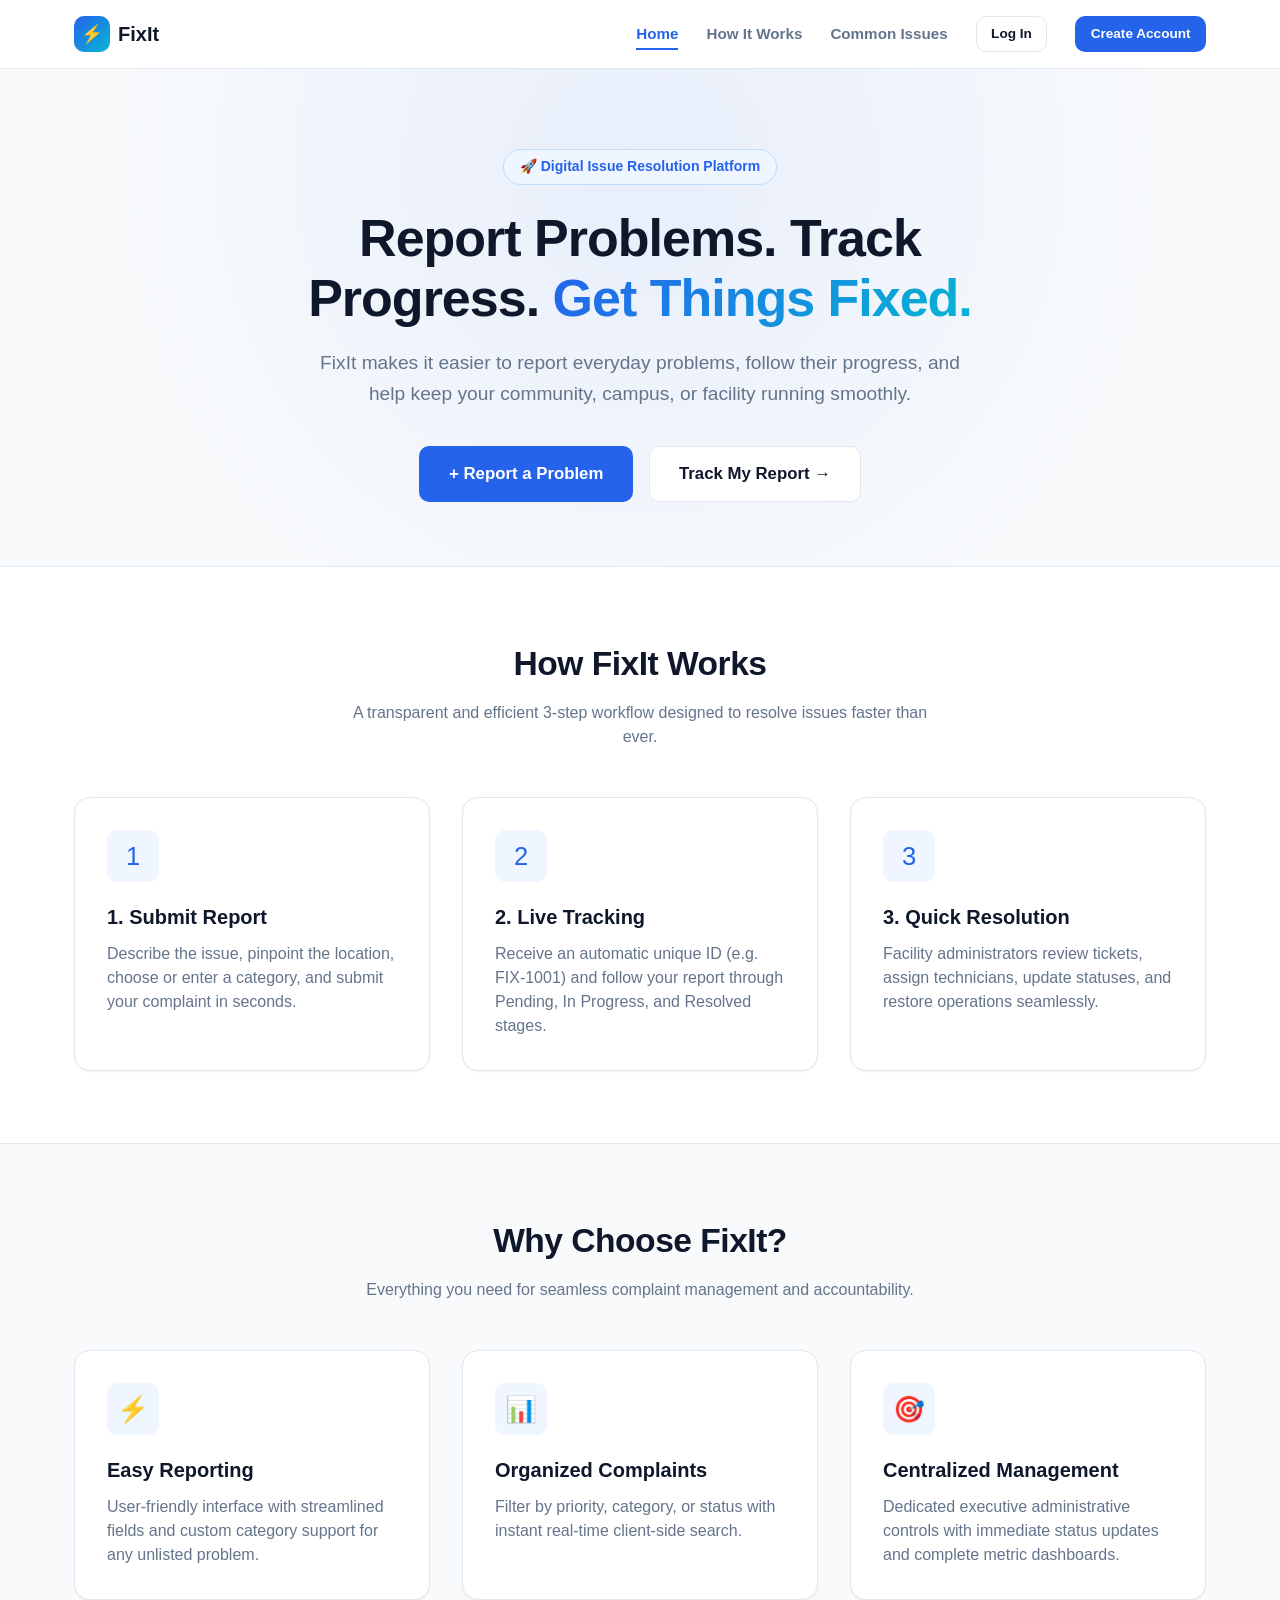
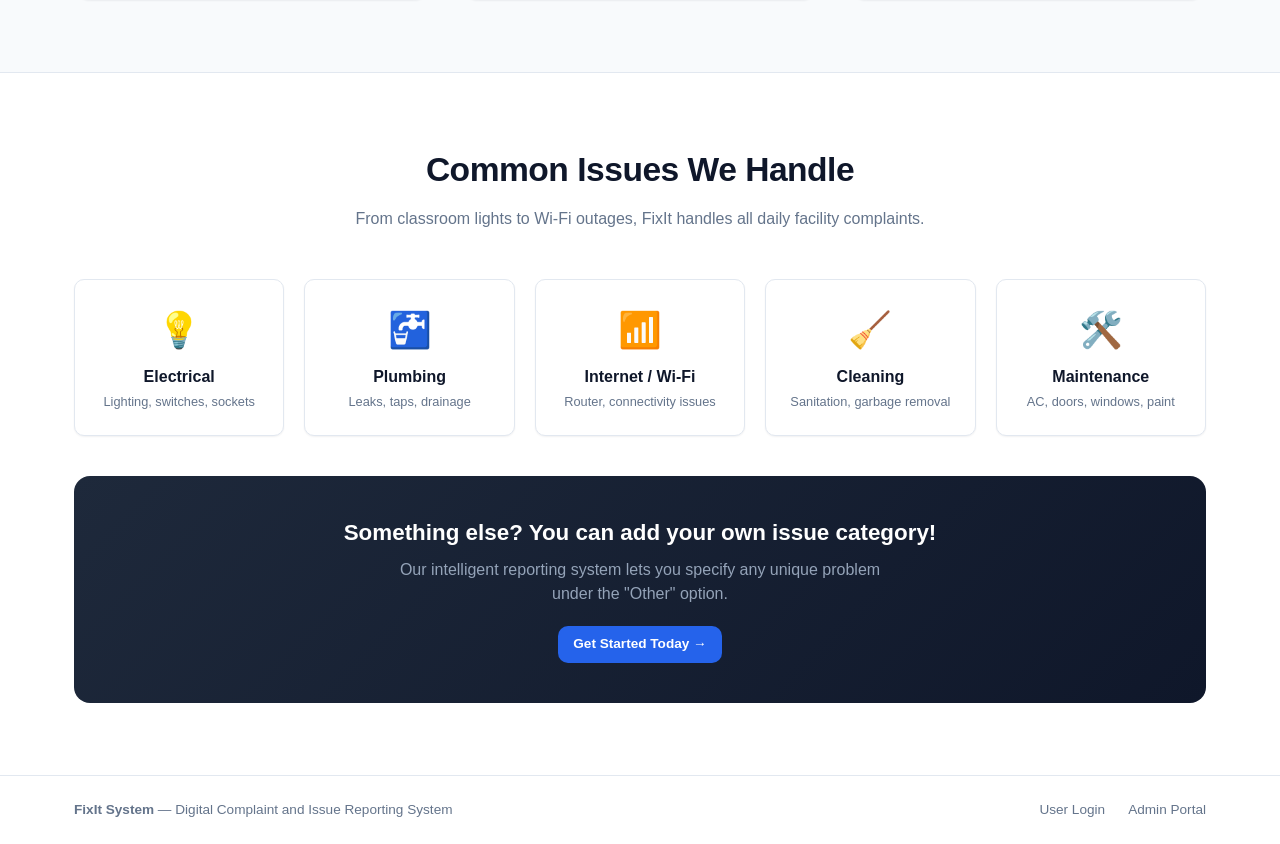
==== commit 3162a8fe: "Add complete web 1 project" ====
--- a/index.html
+++ b/index.html
@@ -3,279 +3,330 @@
 <head>
   <meta charset="UTF-8">
   <meta name="viewport" content="width=device-width, initial-scale=1.0">
-  <title>FixIt — Digital Complaint and Issue Reporting System</title>
+  <title>FixIt — Digital Complaint & Issue Reporting System</title>
+  <meta name="description" content="FixIt makes it easier to report everyday problems, follow their progress, and help keep your community running smoothly.">
   <link rel="stylesheet" href="css/style.css">
-  <link rel="preconnect" href="https://fonts.googleapis.com">
-  <link rel="preconnect" href="https://fonts.gstatic.com" crossorigin>
-  <link href="https://fonts.googleapis.com/css2?family=Inter:wght@400;500;600;700;800&display=swap" rel="stylesheet">
+  <link rel="stylesheet" href="css/user.css">
+  <style>
+    /* Landing Hero & Features Custom Modern SaaS Styling */
+    .hero-section {
+      padding: 5rem 0 4rem 0;
+      text-align: center;
+      background: radial-gradient(circle at 50% 20%, rgba(37, 99, 235, 0.08) 0%, rgba(248, 250, 252, 0) 70%);
+    }
+
+    .hero-badge {
+      display: inline-flex;
+      align-items: center;
+      gap: 0.5rem;
+      background-color: var(--primary-light);
+      color: var(--primary);
+      padding: 0.4rem 1rem;
+      border-radius: var(--radius-full);
+      font-size: 0.875rem;
+      font-weight: 700;
+      margin-bottom: 1.5rem;
+      border: 1px solid var(--primary-border);
+    }
+
+    .hero-title {
+      font-size: 3.25rem;
+      font-weight: 800;
+      line-height: 1.15;
+      letter-spacing: -1px;
+      max-width: 800px;
+      margin: 0 auto 1.25rem auto;
+      color: var(--text-main);
+    }
+
+    .hero-title span {
+      background: linear-gradient(135deg, var(--primary), var(--accent));
+      -webkit-background-clip: text;
+      -webkit-text-fill-color: transparent;
+    }
+
+    .hero-subtitle {
+      font-size: 1.2rem;
+      color: var(--text-muted);
+      max-width: 640px;
+      margin: 0 auto 2.25rem auto;
+      line-height: 1.6;
+    }
+
+    .hero-buttons {
+      display: flex;
+      justify-content: center;
+      gap: 1rem;
+      flex-wrap: wrap;
+    }
+
+    .features-section, .categories-section, .steps-section {
+      padding: 4.5rem 0;
+    }
+
+    .section-intro {
+      text-align: center;
+      max-width: 600px;
+      margin: 0 auto 3rem auto;
+    }
+
+    .section-intro h2 {
+      font-size: 2.1rem;
+      margin-bottom: 0.75rem;
+      letter-spacing: -0.5px;
+    }
+
+    .grid-3 {
+      display: grid;
+      grid-template-columns: repeat(auto-fit, minmax(300px, 1fr));
+      gap: 2rem;
+    }
+
+    .grid-5 {
+      display: grid;
+      grid-template-columns: repeat(auto-fit, minmax(200px, 1fr));
+      gap: 1.25rem;
+    }
+
+    .feature-card {
+      background-color: var(--bg-surface);
+      border: 1px solid var(--border-color);
+      border-radius: var(--radius-lg);
+      padding: 2rem;
+      box-shadow: var(--shadow-sm);
+      transition: var(--transition);
+    }
+
+    .feature-card:hover {
+      transform: translateY(-4px);
+      box-shadow: var(--shadow-lg);
+      border-color: #cbd5e1;
+    }
+
+    .feature-icon-box {
+      width: 52px;
+      height: 52px;
+      border-radius: var(--radius-md);
+      background-color: var(--primary-light);
+      color: var(--primary);
+      display: flex;
+      align-items: center;
+      justify-content: center;
+      font-size: 1.6rem;
+      margin-bottom: 1.25rem;
+    }
+
+    .feature-card h3 {
+      font-size: 1.25rem;
+      margin-bottom: 0.6rem;
+    }
+
+    .category-chip {
+      background-color: var(--bg-surface);
+      border: 1px solid var(--border-color);
+      border-radius: var(--radius-md);
+      padding: 1.5rem 1rem;
+      text-align: center;
+      box-shadow: var(--shadow-sm);
+      transition: var(--transition);
+    }
+
+    .category-chip:hover {
+      transform: translateY(-3px);
+      border-color: var(--primary);
+      box-shadow: var(--shadow-md);
+    }
+
+    .category-chip .cat-icon {
+      font-size: 2.2rem;
+      margin-bottom: 0.5rem;
+      display: block;
+    }
+
+    .category-chip h4 {
+      font-size: 1rem;
+    }
+
+    .custom-issue-banner {
+      background: linear-gradient(135deg, #1e293b, #0f172a);
+      color: white;
+      border-radius: var(--radius-lg);
+      padding: 2.5rem;
+      text-align: center;
+      margin-top: 2.5rem;
+    }
+
+    .custom-issue-banner h3 {
+      color: white;
+      font-size: 1.4rem;
+      margin-bottom: 0.5rem;
+    }
+
+    .custom-issue-banner p {
+      color: #94a3b8;
+      max-width: 500px;
+      margin: 0 auto 1.25rem auto;
+    }
+
+    @media (max-width: 768px) {
+      .hero-title {
+        font-size: 2.35rem;
+      }
+    }
+  </style>
 </head>
 <body>
 
-  <!-- ==================== NAVIGATION BAR ==================== -->
+  <!-- Navigation Bar -->
   <header class="navbar">
     <div class="container nav-container">
-      <a href="index.html" class="brand-logo">
+      <a href="index.html" class="logo">
         <div class="logo-icon">⚡</div>
         <span>FixIt</span>
-        <span class="tag">System</span>
       </a>
-
-      <nav class="nav-menu">
-        <a href="index.html" class="nav-link active">Home</a>
-        <a href="#how-it-works" class="nav-link">How It Works</a>
-        <a href="#features" class="nav-link">Features</a>
-        <a href="#categories" class="nav-link">Categories</a>
-      </nav>
-
-      <div class="nav-actions">
-        <!-- Injected dynamically by js/main.js -->
-        <a href="login.html" class="btn btn-secondary btn-sm">Log In</a>
-        <a href="register.html" class="btn btn-primary btn-sm">Register</a>
-      </div>
-
-      <button class="nav-toggle" aria-label="Toggle navigation menu">☰</button>
+      <ul class="nav-links">
+        <li><a href="index.html" class="nav-link active">Home</a></li>
+        <li><a href="#how-it-works" class="nav-link">How It Works</a></li>
+        <li><a href="#categories" class="nav-link">Common Issues</a></li>
+        <li><a href="login.html" class="btn btn-secondary btn-sm">Log In</a></li>
+        <li><a href="register.html" class="btn btn-primary btn-sm">Create Account</a></li>
+      </ul>
     </div>
   </header>
 
-  <!-- ==================== HERO SECTION ==================== -->
-  <section class="hero">
-    <div class="container hero-grid">
-      <div class="hero-content">
-        <span class="section-tag">Facility & Community Helpdesk</span>
-        <h1>Report Problems. <br><span class="gradient-text">Track Progress.</span> <br>Get Things Fixed.</h1>
-        <p class="subtitle">
-          FixIt is a modern digital issue management platform for colleges, hostels, offices, and apartments. Submit maintenance requests in seconds and monitor real-time resolution from start to finish.
-        </p>
-
-        <div class="hero-actions">
-          <a href="report.html" class="btn btn-primary btn-lg">📢 Report an Issue</a>
-          <a href="login.html" class="btn btn-secondary btn-lg">🔍 Track Your Complaint</a>
-        </div>
-
-        <div class="hero-trust">
-          <div class="hero-trust-item"><span class="check">✓</span> 100% Digital Workflow</div>
-          <div class="hero-trust-item"><span class="check">✓</span> Real-Time Status Updates</div>
-          <div class="hero-trust-item"><span class="check">✓</span> Zero Paperwork</div>
-        </div>
-      </div>
-
-      <!-- Interactive CSS Visual Representation -->
-      <div class="hero-visual">
-        <div class="preview-card">
-          <div class="preview-header">
-            <span class="preview-title">⚡ Live Campus Activity</span>
-            <span class="badge badge-resolved"><span class="badge-dot"></span>System Online</span>
-          </div>
-
-          <!-- Sample Mock Card 1 -->
-          <div class="preview-complaint-item">
-            <div class="preview-item-top">
-              <span class="preview-item-id">FIX-1001</span>
-              <span class="badge badge-progress"><span class="badge-dot"></span>In Progress</span>
-            </div>
-            <div class="preview-item-title">Wi-Fi connection drop on 3rd Floor</div>
-            <div class="preview-item-meta">
-              <span>📍 Library Hall C</span>
-              <span>⚡ High Priority</span>
-            </div>
-          </div>
-
-          <!-- Sample Mock Card 2 -->
-          <div class="preview-complaint-item">
-            <div class="preview-item-top">
-              <span class="preview-item-id">FIX-1002</span>
-              <span class="badge badge-resolved"><span class="badge-dot"></span>Resolved</span>
-            </div>
-            <div class="preview-item-title">Water faucet leakage replaced</div>
-            <div class="preview-item-meta">
-              <span>📍 Hostel Block B</span>
-              <span>⚡ Medium Priority</span>
-            </div>
-          </div>
-
-          <!-- Sample Mock Card 3 -->
-          <div class="preview-complaint-item">
-            <div class="preview-item-top">
-              <span class="preview-item-id">FIX-1003</span>
-              <span class="badge badge-pending"><span class="badge-dot"></span>Pending</span>
-            </div>
-            <div class="preview-item-title">Corridor lighting replacement</div>
-            <div class="preview-item-meta">
-              <span>📍 Academic Block A</span>
-              <span>⚡ High Priority</span>
-            </div>
-          </div>
-
-          <!-- Floating Accent Badge -->
-          <div class="float-badge">
-            <span>✨</span> 3-Step Instant Resolution
-          </div>
-        </div>
-      </div>
-    </div>
-  </section>
-
-  <!-- ==================== HOW IT WORKS ==================== -->
-  <section id="how-it-works" class="section section-alt">
-    <div class="container">
-      <div class="section-header">
-        <span class="section-tag">Simple 3-Step Process</span>
-        <h2>How FixIt Works</h2>
-        <p>A transparent and streamlined process that keeps both users and facility administrators connected.</p>
-      </div>
-
-      <div class="steps-grid">
-        <div class="step-card">
-          <div class="step-number">1</div>
-          <h3>1. Report Problem</h3>
-          <p>Select the category, location, priority level, and describe the facility problem in our clean reporting form.</p>
-        </div>
-
-        <div class="step-card">
-          <div class="step-number">2</div>
-          <h3>2. Track Progress</h3>
-          <p>Receive a unique tracking ID (e.g. <code>FIX-1001</code>) and monitor real-time updates as maintenance teams get assigned.</p>
-        </div>
-
-        <div class="step-card">
-          <div class="step-number">3</div>
-          <h3>3. Get It Fixed</h3>
-          <p>Facility administrators mark the ticket as Resolved once repairs are inspected and completed successfully.</p>
-        </div>
-      </div>
-    </div>
-  </section>
-
-  <!-- ==================== FEATURES SECTION ==================== -->
-  <section id="features" class="section">
-    <div class="container">
-      <div class="section-header">
-        <span class="section-tag">Key Capabilities</span>
-        <h2>Designed for Speed & Simplicity</h2>
-        <p>Built with essential tools to resolve community issues faster without bureaucratic delays.</p>
-      </div>
-
-      <div class="features-grid">
-        <div class="feature-card">
-          <div class="feature-icon">📝</div>
-          <h3>Easy Reporting</h3>
-          <p>Intuitive forms with automatic unique complaint ID generation and instant validation.</p>
-        </div>
-
-        <div class="feature-card">
-          <div class="feature-icon">🔍</div>
-          <h3>Real-Time Tracking</h3>
-          <p>Visual status tracker guiding users seamlessly from Pending through In Progress to Resolved.</p>
-        </div>
-
-        <div class="feature-card">
-          <div class="feature-icon">⚡</div>
-          <h3>Quick Management</h3>
-          <p>Dedicated Admin Console for facility managers to inspect all issues, update status, and track metrics.</p>
-        </div>
-
-        <div class="feature-card">
-          <div class="feature-icon">📊</div>
-          <h3>Smart Filtering</h3>
-          <p>Instantly search and filter complaints by category, priority, status, location, and reporter name.</p>
-        </div>
-      </div>
-    </div>
-  </section>
-
-  <!-- ==================== COMMON ISSUE CATEGORIES ==================== -->
-  <section id="categories" class="section section-alt">
-    <div class="container">
-      <div class="section-header">
-        <span class="section-tag">Coverage</span>
-        <h2>Supported Issue Categories</h2>
-        <p>Report any facility or infrastructure difficulty with predefined categories.</p>
-      </div>
-
-      <div class="category-grid">
-        <div class="category-card">
-          <div class="cat-icon">💡</div>
-          <div class="cat-name">Electrical</div>
-        </div>
-        <div class="category-card">
-          <div class="cat-icon">🚰</div>
-          <div class="cat-name">Plumbing</div>
-        </div>
-        <div class="category-card">
-          <div class="cat-icon">📶</div>
-          <div class="cat-name">Internet / Wi-Fi</div>
-        </div>
-        <div class="category-card">
-          <div class="cat-icon">🧹</div>
-          <div class="cat-name">Cleaning</div>
-        </div>
-        <div class="category-card">
-          <div class="cat-icon">🔧</div>
-          <div class="cat-name">Maintenance</div>
-        </div>
-        <div class="category-card">
-          <div class="cat-icon">🪑</div>
-          <div class="cat-name">Furniture</div>
-        </div>
-      </div>
-
-      <!-- Call to Action Banner -->
-      <div class="cta-banner">
-        <h2>Ready to report a maintenance issue?</h2>
-        <p>Join FixIt today to submit your first service ticket or check status on existing issues.</p>
-        <a href="register.html" class="btn btn-primary btn-lg" style="background: #ffffff; color: var(--primary);">Get Started for Free</a>
-      </div>
-    </div>
-  </section>
-
-  <!-- ==================== FOOTER ==================== -->
+  <!-- Hero Section -->
+  <main>
+    <section class="hero-section">
+      <div class="container">
+        <div class="hero-badge">🚀 Digital Issue Resolution Platform</div>
+        <h1 class="hero-title">Report Problems. Track Progress. <span>Get Things Fixed.</span></h1>
+        <p class="hero-subtitle">FixIt makes it easier to report everyday problems, follow their progress, and help keep your community, campus, or facility running smoothly.</p>
+        
+        <div class="hero-buttons">
+          <a href="register.html" class="btn btn-primary" style="padding: 0.9rem 1.8rem; font-size: 1.05rem;">
+            <span>+ Report a Problem</span>
+          </a>
+          <a href="login.html" class="btn btn-secondary" style="padding: 0.9rem 1.8rem; font-size: 1.05rem;">
+            <span>Track My Report →</span>
+          </a>
+        </div>
+      </div>
+    </section>
+
+    <!-- How FixIt Works Section -->
+    <section id="how-it-works" class="steps-section" style="background-color: var(--bg-surface); border-top: 1px solid var(--border-color); border-bottom: 1px solid var(--border-color);">
+      <div class="container">
+        <div class="section-intro">
+          <h2>How FixIt Works</h2>
+          <p>A transparent and efficient 3-step workflow designed to resolve issues faster than ever.</p>
+        </div>
+
+        <div class="grid-3">
+          <div class="feature-card">
+            <div class="feature-icon-box">1</div>
+            <h3>1. Submit Report</h3>
+            <p>Describe the issue, pinpoint the location, choose or enter a category, and submit your complaint in seconds.</p>
+          </div>
+          <div class="feature-card">
+            <div class="feature-icon-box">2</div>
+            <h3>2. Live Tracking</h3>
+            <p>Receive an automatic unique ID (e.g. FIX-1001) and follow your report through Pending, In Progress, and Resolved stages.</p>
+          </div>
+          <div class="feature-card">
+            <div class="feature-icon-box">3</div>
+            <h3>3. Quick Resolution</h3>
+            <p>Facility administrators review tickets, assign technicians, update statuses, and restore operations seamlessly.</p>
+          </div>
+        </div>
+      </div>
+    </section>
+
+    <!-- Why FixIt Section -->
+    <section class="features-section">
+      <div class="container">
+        <div class="section-intro">
+          <h2>Why Choose FixIt?</h2>
+          <p>Everything you need for seamless complaint management and accountability.</p>
+        </div>
+
+        <div class="grid-3">
+          <div class="feature-card">
+            <div class="feature-icon-box">⚡</div>
+            <h3>Easy Reporting</h3>
+            <p>User-friendly interface with streamlined fields and custom category support for any unlisted problem.</p>
+          </div>
+          <div class="feature-card">
+            <div class="feature-icon-box">📊</div>
+            <h3>Organized Complaints</h3>
+            <p>Filter by priority, category, or status with instant real-time client-side search.</p>
+          </div>
+          <div class="feature-card">
+            <div class="feature-icon-box">🎯</div>
+            <h3>Centralized Management</h3>
+            <p>Dedicated executive administrative controls with immediate status updates and complete metric dashboards.</p>
+          </div>
+        </div>
+      </div>
+    </section>
+
+    <!-- Common Issues & Categories Section -->
+    <section id="categories" class="categories-section" style="background-color: var(--bg-surface); border-top: 1px solid var(--border-color);">
+      <div class="container">
+        <div class="section-intro">
+          <h2>Common Issues We Handle</h2>
+          <p>From classroom lights to Wi-Fi outages, FixIt handles all daily facility complaints.</p>
+        </div>
+
+        <div class="grid-5">
+          <div class="category-chip">
+            <span class="cat-icon">💡</span>
+            <h4>Electrical</h4>
+            <p style="font-size: 0.8rem; margin-top: 0.2rem;">Lighting, switches, sockets</p>
+          </div>
+          <div class="category-chip">
+            <span class="cat-icon">🚰</span>
+            <h4>Plumbing</h4>
+            <p style="font-size: 0.8rem; margin-top: 0.2rem;">Leaks, taps, drainage</p>
+          </div>
+          <div class="category-chip">
+            <span class="cat-icon">📶</span>
+            <h4>Internet / Wi-Fi</h4>
+            <p style="font-size: 0.8rem; margin-top: 0.2rem;">Router, connectivity issues</p>
+          </div>
+          <div class="category-chip">
+            <span class="cat-icon">🧹</span>
+            <h4>Cleaning</h4>
+            <p style="font-size: 0.8rem; margin-top: 0.2rem;">Sanitation, garbage removal</p>
+          </div>
+          <div class="category-chip">
+            <span class="cat-icon">🛠️</span>
+            <h4>Maintenance</h4>
+            <p style="font-size: 0.8rem; margin-top: 0.2rem;">AC, doors, windows, paint</p>
+          </div>
+        </div>
+
+        <div class="custom-issue-banner">
+          <h3>Something else? You can add your own issue category!</h3>
+          <p>Our intelligent reporting system lets you specify any unique problem under the "Other" option.</p>
+          <a href="register.html" class="btn btn-primary btn-sm">Get Started Today →</a>
+        </div>
+      </div>
+    </section>
+  </main>
+
+  <!-- Footer -->
   <footer class="footer">
-    <div class="container">
-      <div class="footer-grid">
-        <div class="footer-brand">
-          <a href="index.html" class="brand-logo">
-            <div class="logo-icon">⚡</div>
-            <span>FixIt</span>
-          </a>
-          <p>Digital Complaint & Issue Reporting System. Report it. Track it. Fix it.</p>
-        </div>
-
-        <div class="footer-col">
-          <h4>Navigation</h4>
-          <div class="footer-links">
-            <a href="index.html">Home</a>
-            <a href="login.html">Login</a>
-            <a href="register.html">Register</a>
-            <a href="report.html">Report Issue</a>
-          </div>
-        </div>
-
-        <div class="footer-col">
-          <h4>Roles</h4>
-          <div class="footer-links">
-            <a href="dashboard.html">User Dashboard</a>
-            <a href="complaints.html">My Complaints</a>
-            <a href="admin.html">Admin Console</a>
-          </div>
-        </div>
-
-        <div class="footer-col">
-          <h4>Academic Project</h4>
-          <p style="font-size: 0.85rem; color: var(--text-muted); line-height: 1.5;">
-            Built for the Web Development Module using HTML5, modern CSS3, vanilla JavaScript, and LocalStorage.
-          </p>
-        </div>
-      </div>
-
-      <div class="footer-bottom">
-        <span>&copy; 2026 FixIt Complaint System. All rights reserved.</span>
-        <span>Made with Vanilla JavaScript & LocalStorage</span>
+    <div class="container footer-content">
+      <div>
+        <strong>FixIt System</strong> — Digital Complaint and Issue Reporting System
+      </div>
+      <div>
+        <a href="login.html" style="margin-right: 1.25rem; color: var(--text-muted);">User Login</a>
+        <a href="admin-login.html" style="color: var(--text-muted);">Admin Portal</a>
       </div>
     </div>
   </footer>
 
-  <!-- Scripts -->
-  <script src="js/auth.js"></script>
   <script src="js/main.js"></script>
 </body>
 </html>
--- a/css/style.css
+++ b/css/style.css
@@ -1,239 +1,129 @@
-/* ==========================================================================
-   FixIt - Digital Complaint and Issue Reporting System
-   Main Stylesheet (css/style.css)
-   ========================================================================== */
-
-/* --- 1. CSS Custom Properties & Design Tokens --- */
+/* =========================================================
+   FixIt — Global Stylesheet (style.css)
+   Design tokens + shared components used across every page.
+   ========================================================= */
+
 :root {
-  /* Brand Colors */
-  --primary: #4f46e5;
-  --primary-hover: #4338ca;
-  --primary-light: #eef2ff;
-  --primary-dark: #3730a3;
-
-  /* Neutrals */
-  --bg-main: #f8fafc;
-  --bg-card: #ffffff;
-  --bg-muted: #f1f5f9;
+  --primary: #2563eb;
+  --primary-dark: #1d4ed8;
+  --primary-light: #eff6ff;
+  --primary-border: #bfdbfe;
+  --accent: #06b6d4;
+
+  --success: #16a34a;
+  --success-light: #f0fdf4;
+  --warning: #d97706;
+  --warning-light: #fffbeb;
+  --danger: #dc2626;
+  --danger-light: #fef2f2;
+  --purple: #7c3aed;
+  --purple-light: #f5f3ff;
+
   --text-main: #0f172a;
   --text-muted: #64748b;
-  --text-light: #94a3b8;
+  --bg-page: #f8fafc;
+  --bg-surface: #ffffff;
   --border-color: #e2e8f0;
-  --border-focus: #818cf8;
-
-  /* Status Colors */
-  --status-pending: #d97706;
-  --status-pending-bg: #fef3c7;
-  --status-progress: #0284c7;
-  --status-progress-bg: #e0f2fe;
-  --status-resolved: #16a34a;
-  --status-resolved-bg: #dcfce7;
-
-  /* Priority Colors */
-  --priority-high: #dc2626;
-  --priority-high-bg: #fee2e2;
-  --priority-medium: #d97706;
-  --priority-medium-bg: #fef3c7;
-  --priority-low: #475569;
-  --priority-low-bg: #f1f5f9;
-
-  /* Typography */
-  --font-sans: 'Inter', -apple-system, BlinkMacSystemFont, 'Segoe UI', Roboto, Helvetica, Arial, sans-serif;
-
-  /* Shadows */
-  --shadow-sm: 0 1px 2px 0 rgba(0, 0, 0, 0.05);
-  --shadow-md: 0 4px 6px -1px rgba(0, 0, 0, 0.08), 0 2px 4px -2px rgba(0, 0, 0, 0.05);
-  --shadow-lg: 0 10px 15px -3px rgba(0, 0, 0, 0.08), 0 4px 6px -4px rgba(0, 0, 0, 0.04);
-  --shadow-xl: 0 20px 25px -5px rgba(0, 0, 0, 0.1), 0 8px 10px -6px rgba(0, 0, 0, 0.04);
-
-  /* Radii */
+
   --radius-sm: 6px;
   --radius-md: 10px;
   --radius-lg: 16px;
-  --radius-full: 9999px;
-
-  /* Transitions */
-  --transition-fast: 0.15s ease;
-  --transition-normal: 0.25s ease;
-}
-
-/* --- 2. Base Reset & General Styles --- */
-*, *::before, *::after {
-  box-sizing: border-box;
+  --radius-full: 999px;
+
+  --shadow-sm: 0 1px 2px rgba(15, 23, 42, 0.06);
+  --shadow-md: 0 4px 12px rgba(15, 23, 42, 0.08);
+  --shadow-lg: 0 12px 32px rgba(15, 23, 42, 0.12);
+
+  --transition: all 0.18s ease;
+}
+
+* { box-sizing: border-box; }
+
+html, body {
   margin: 0;
   padding: 0;
 }
 
 body {
-  font-family: var(--font-sans);
-  background-color: var(--bg-main);
-  color: var(--text-main);
-  line-height: 1.6;
+  font-family: 'Segoe UI', -apple-system, BlinkMacSystemFont, Roboto, Helvetica, Arial, sans-serif;
+  background-color: var(--bg-page);
+  color: var(--text-main);
+  line-height: 1.5;
   min-height: 100vh;
   display: flex;
   flex-direction: column;
 }
 
-a {
-  color: var(--primary);
-  text-decoration: none;
-  transition: color var(--transition-fast);
-}
-
-a:hover {
-  color: var(--primary-hover);
-}
-
-ul {
-  list-style: none;
-}
-
-img {
-  max-width: 100%;
-  height: auto;
-  display: block;
-}
-
-button, input, select, textarea {
-  font-family: inherit;
-  font-size: 1rem;
-}
-
-/* --- 3. Layout & Containers --- */
+main { flex: 1; }
+
 .container {
-  width: 100%;
-  max-width: 1200px;
+  max-width: 1180px;
   margin: 0 auto;
   padding: 0 1.5rem;
 }
 
-.container-narrow {
-  max-width: 800px;
-  margin: 0 auto;
-  padding: 0 1.5rem;
-}
-
-.container-sm {
-  max-width: 480px;
-  margin: 0 auto;
-  padding: 0 1.5rem;
-}
-
-main {
-  flex: 1;
-  padding: 2.5rem 0 4rem;
-}
-
-/* --- 4. Navigation Bar --- */
+h1, h2, h3, h4 { margin: 0; font-weight: 700; color: var(--text-main); }
+p { color: var(--text-muted); margin: 0; }
+a { color: var(--primary); text-decoration: none; }
+
+/* ---------- Navbar ---------- */
 .navbar {
-  background-color: var(--bg-card);
+  background: var(--bg-surface);
   border-bottom: 1px solid var(--border-color);
   position: sticky;
   top: 0;
   z-index: 100;
-  box-shadow: var(--shadow-sm);
 }
 
 .nav-container {
   display: flex;
   align-items: center;
   justify-content: space-between;
-  height: 72px;
-}
-
-.brand-logo {
-  display: flex;
-  align-items: center;
-  gap: 0.6rem;
-  font-size: 1.4rem;
+  height: 68px;
+}
+
+.logo {
+  display: flex;
+  align-items: center;
+  gap: 0.5rem;
+  font-size: 1.25rem;
   font-weight: 800;
-  color: var(--primary);
-  letter-spacing: -0.5px;
-}
-
-.brand-logo .logo-icon {
-  background: linear-gradient(135deg, var(--primary), #818cf8);
-  color: #ffffff;
-  width: 38px;
-  height: 38px;
+  color: var(--text-main);
+}
+
+.logo-icon {
+  width: 36px;
+  height: 36px;
   border-radius: var(--radius-md);
+  background: linear-gradient(135deg, var(--primary), var(--accent));
+  color: white;
   display: flex;
   align-items: center;
   justify-content: center;
-  font-size: 1.2rem;
-  box-shadow: 0 2px 8px rgba(79, 70, 229, 0.35);
-}
-
-.brand-logo span.tag {
-  font-size: 0.75rem;
+  font-size: 1.1rem;
+}
+
+.nav-links {
+  list-style: none;
+  display: flex;
+  align-items: center;
+  gap: 1.75rem;
+  margin: 0;
+  padding: 0;
+}
+
+.nav-link {
+  color: var(--text-muted);
   font-weight: 600;
-  background: var(--primary-light);
-  color: var(--primary);
-  padding: 2px 8px;
-  border-radius: var(--radius-full);
-  margin-left: 4px;
-}
-
-.nav-menu {
-  display: flex;
-  align-items: center;
-  gap: 1.75rem;
-}
-
-.nav-link {
-  font-weight: 500;
-  color: var(--text-muted);
-  transition: color var(--transition-fast);
+  font-size: 0.95rem;
   padding: 0.4rem 0;
-  position: relative;
+  border-bottom: 2px solid transparent;
+  transition: var(--transition);
 }
 
 .nav-link:hover, .nav-link.active {
   color: var(--primary);
-}
-
-.nav-link.active::after {
-  content: '';
-  position: absolute;
-  bottom: 0;
-  left: 0;
-  right: 0;
-  height: 2px;
-  background-color: var(--primary);
-  border-radius: 2px;
-}
-
-.nav-actions {
-  display: flex;
-  align-items: center;
-  gap: 0.75rem;
-}
-
-.nav-user-badge {
-  display: flex;
-  align-items: center;
-  gap: 0.6rem;
-  background: var(--bg-muted);
-  padding: 0.35rem 0.85rem;
-  border-radius: var(--radius-full);
-  font-size: 0.9rem;
-  font-weight: 600;
-  color: var(--text-main);
-  border: 1px solid var(--border-color);
-}
-
-.nav-user-badge .role-pill {
-  font-size: 0.7rem;
-  padding: 1px 6px;
-  border-radius: var(--radius-full);
-  text-transform: uppercase;
-  background: var(--primary-light);
-  color: var(--primary);
-}
-
-.nav-user-badge .role-pill.admin-pill {
-  background: #fef2f2;
-  color: #dc2626;
+  border-bottom-color: var(--primary);
 }
 
 .nav-toggle {
@@ -241,1468 +131,253 @@
   background: none;
   border: none;
   font-size: 1.5rem;
-  color: var(--text-main);
   cursor: pointer;
-}
-
-/* --- 5. Buttons & Badges --- */
+  color: var(--text-main);
+}
+
+/* ---------- Buttons ---------- */
 .btn {
   display: inline-flex;
   align-items: center;
   justify-content: center;
-  gap: 0.5rem;
+  gap: 0.4rem;
   padding: 0.65rem 1.25rem;
-  font-size: 0.95rem;
+  border-radius: var(--radius-md);
   font-weight: 600;
-  border-radius: var(--radius-md);
+  font-size: 0.92rem;
   border: 1px solid transparent;
   cursor: pointer;
-  transition: all var(--transition-fast);
-  text-align: center;
-  line-height: 1.3;
+  transition: var(--transition);
+  white-space: nowrap;
 }
 
 .btn-primary {
   background-color: var(--primary);
-  color: #ffffff;
-  box-shadow: 0 2px 4px rgba(79, 70, 229, 0.2);
-}
-
-.btn-primary:hover {
-  background-color: var(--primary-hover);
-  color: #ffffff;
-  box-shadow: 0 4px 8px rgba(79, 70, 229, 0.3);
-  transform: translateY(-1px);
-}
+  color: white;
+}
+.btn-primary:hover { background-color: var(--primary-dark); }
 
 .btn-secondary {
-  background-color: var(--bg-card);
+  background-color: var(--bg-surface);
   color: var(--text-main);
   border-color: var(--border-color);
 }
-
-.btn-secondary:hover {
-  background-color: var(--bg-muted);
-  border-color: #cbd5e1;
-  color: var(--text-main);
-}
+.btn-secondary:hover { border-color: var(--primary); color: var(--primary); }
 
 .btn-outline {
-  background-color: transparent;
-  color: var(--primary);
-  border-color: var(--primary);
-}
-
-.btn-outline:hover {
-  background-color: var(--primary-light);
-  color: var(--primary-dark);
-}
-
-.btn-danger-outline {
   background: transparent;
-  color: #dc2626;
-  border-color: #fca5a5;
-}
-
-.btn-danger-outline:hover {
-  background: #fee2e2;
-  color: #991b1b;
-}
-
-.btn-sm {
-  padding: 0.4rem 0.8rem;
-  font-size: 0.85rem;
-  border-radius: var(--radius-sm);
-}
-
-.btn-lg {
-  padding: 0.85rem 1.75rem;
-  font-size: 1.05rem;
-  border-radius: var(--radius-md);
-}
-
-.btn-block {
+  color: var(--text-main);
+  border-color: var(--border-color);
+}
+.btn-outline:hover { border-color: var(--danger); color: var(--danger); }
+
+.btn-danger { background-color: var(--danger); color: white; }
+.btn-danger:hover { background-color: #b91c1c; }
+
+.btn-sm { padding: 0.45rem 0.9rem; font-size: 0.85rem; }
+.btn-block { width: 100%; }
+.btn:disabled { opacity: 0.6; cursor: not-allowed; }
+
+/* ---------- Forms ---------- */
+.form-group { margin-bottom: 1.25rem; }
+
+.form-label {
+  display: block;
+  font-weight: 600;
+  font-size: 0.9rem;
+  margin-bottom: 0.4rem;
+  color: var(--text-main);
+}
+
+.form-control {
   width: 100%;
-}
-
-/* Status Badges */
-.badge {
-  display: inline-flex;
-  align-items: center;
-  gap: 0.4rem;
-  padding: 0.25rem 0.75rem;
-  border-radius: var(--radius-full);
-  font-size: 0.8rem;
-  font-weight: 600;
-  text-transform: capitalize;
-}
-
-.badge-dot {
-  width: 7px;
-  height: 7px;
-  border-radius: 50%;
-}
-
-.badge-pending {
-  background-color: var(--status-pending-bg);
-  color: var(--status-pending);
-  border: 1px solid #fde68a;
-}
-.badge-pending .badge-dot { background-color: var(--status-pending); }
-
-.badge-progress {
-  background-color: var(--status-progress-bg);
-  color: var(--status-progress);
-  border: 1px solid #bae6fd;
-}
-.badge-progress .badge-dot { background-color: var(--status-progress); }
-
-.badge-resolved {
-  background-color: var(--status-resolved-bg);
-  color: var(--status-resolved);
-  border: 1px solid #bbf7d0;
-}
-.badge-resolved .badge-dot { background-color: var(--status-resolved); }
-
-/* Priority Badges */
-.badge-priority-high {
-  background-color: var(--priority-high-bg);
-  color: var(--priority-high);
-  border: 1px solid #fecaca;
-}
-
-.badge-priority-medium {
-  background-color: var(--priority-medium-bg);
-  color: var(--priority-medium);
-  border: 1px solid #fde68a;
-}
-
-.badge-priority-low {
-  background-color: var(--priority-low-bg);
-  color: var(--priority-low);
-  border: 1px solid var(--border-color);
-}
-
-/* Category Pill */
-.category-pill {
-  display: inline-block;
-  padding: 0.2rem 0.6rem;
-  background: var(--bg-muted);
-  color: var(--text-muted);
-  border-radius: var(--radius-sm);
-  font-size: 0.8rem;
-  font-weight: 500;
-}
-
-/* --- 6. Hero Section (Landing Page) --- */
-.hero {
-  padding: 4rem 0 5rem;
-  position: relative;
-  overflow: hidden;
-  background: radial-gradient(circle at 80% 20%, rgba(238, 242, 255, 0.8) 0%, rgba(248, 250, 252, 0) 60%);
-}
-
-.hero-grid {
-  display: grid;
-  grid-template-columns: 1.15fr 0.85fr;
-  gap: 3.5rem;
-  align-items: center;
-}
-
-.hero-content h1 {
-  font-size: 3.2rem;
-  font-weight: 800;
-  line-height: 1.15;
-  color: var(--text-main);
-  letter-spacing: -1px;
-  margin-bottom: 1.25rem;
-}
-
-.hero-content h1 span.gradient-text {
-  background: linear-gradient(135deg, var(--primary), #818cf8);
-  -webkit-background-clip: text;
-  -webkit-text-fill-color: transparent;
-}
-
-.hero-content p.subtitle {
-  font-size: 1.15rem;
-  color: var(--text-muted);
-  margin-bottom: 2rem;
-  max-width: 540px;
-}
-
-.hero-actions {
-  display: flex;
-  flex-wrap: wrap;
-  gap: 1rem;
-  margin-bottom: 2.5rem;
-}
-
-.hero-trust {
-  display: flex;
-  align-items: center;
-  gap: 1.5rem;
-  padding-top: 1.5rem;
-  border-top: 1px solid var(--border-color);
-}
-
-.hero-trust-item {
-  display: flex;
-  align-items: center;
-  gap: 0.5rem;
-  font-size: 0.9rem;
-  color: var(--text-muted);
-  font-weight: 500;
-}
-
-.hero-trust-item .check {
-  color: var(--status-resolved);
-  font-weight: bold;
-}
-
-/* Hero Visual Interactive Card */
-.hero-visual {
-  position: relative;
-}
-
-.preview-card {
-  background: var(--bg-card);
-  border: 1px solid var(--border-color);
-  border-radius: var(--radius-lg);
-  box-shadow: var(--shadow-xl);
-  padding: 1.5rem;
-  position: relative;
-}
-
-.preview-header {
-  display: flex;
-  align-items: center;
-  justify-content: space-between;
-  padding-bottom: 1rem;
-  border-bottom: 1px solid var(--border-color);
-  margin-bottom: 1rem;
-}
-
-.preview-title {
-  font-size: 0.95rem;
-  font-weight: 700;
-  color: var(--text-main);
-}
-
-.preview-complaint-item {
-  background: var(--bg-main);
+  padding: 0.7rem 0.9rem;
   border: 1px solid var(--border-color);
   border-radius: var(--radius-md);
-  padding: 1rem;
-  margin-bottom: 0.85rem;
-  transition: transform var(--transition-fast);
-}
-
-.preview-complaint-item:hover {
-  transform: translateY(-2px);
-  border-color: #cbd5e1;
-}
-
-.preview-complaint-item:last-child {
-  margin-bottom: 0;
-}
-
-.preview-item-top {
-  display: flex;
-  justify-content: space-between;
-  align-items: center;
-  margin-bottom: 0.4rem;
-}
-
-.preview-item-id {
-  font-size: 0.8rem;
-  font-weight: 700;
-  color: var(--primary);
-}
-
-.preview-item-title {
-  font-size: 0.9rem;
-  font-weight: 600;
-  color: var(--text-main);
-  margin-bottom: 0.3rem;
-}
-
-.preview-item-meta {
-  display: flex;
-  align-items: center;
-  justify-content: space-between;
-  font-size: 0.75rem;
-  color: var(--text-light);
-}
-
-.float-badge {
-  position: absolute;
-  bottom: -18px;
-  right: -15px;
-  background: #ffffff;
-  padding: 0.75rem 1.25rem;
-  border-radius: var(--radius-md);
-  border: 1px solid var(--border-color);
-  box-shadow: var(--shadow-lg);
-  display: flex;
-  align-items: center;
-  gap: 0.6rem;
-  font-size: 0.85rem;
-  font-weight: 700;
-  color: var(--status-resolved);
-  animation: floatPulse 4s ease-in-out infinite;
-}
-
-@keyframes floatPulse {
-  0%, 100% { transform: translateY(0); }
-  50% { transform: translateY(-6px); }
-}
-
-/* --- 7. Features & How It Works Sections --- */
-.section {
-  padding: 5rem 0;
-}
-
-.section-alt {
-  background-color: var(--bg-card);
-  border-top: 1px solid var(--border-color);
-  border-bottom: 1px solid var(--border-color);
-}
-
-.section-header {
-  text-align: center;
-  max-width: 640px;
-  margin: 0 auto 3.5rem;
-}
-
-.section-tag {
-  display: inline-block;
-  font-size: 0.8rem;
-  font-weight: 700;
-  text-transform: uppercase;
-  letter-spacing: 1px;
-  color: var(--primary);
-  background: var(--primary-light);
-  padding: 4px 12px;
-  border-radius: var(--radius-full);
-  margin-bottom: 0.75rem;
-}
-
-.section-header h2 {
-  font-size: 2.25rem;
-  font-weight: 800;
-  color: var(--text-main);
-  letter-spacing: -0.5px;
-  margin-bottom: 0.75rem;
-}
-
-.section-header p {
-  color: var(--text-muted);
-  font-size: 1.05rem;
-}
-
-.features-grid {
-  display: grid;
-  grid-template-columns: repeat(auto-fit, minmax(260px, 1fr));
-  gap: 1.75rem;
-}
-
-.feature-card {
-  background: var(--bg-card);
-  border: 1px solid var(--border-color);
-  border-radius: var(--radius-lg);
-  padding: 2rem;
-  transition: all var(--transition-normal);
-  position: relative;
-}
-
-.section-alt .feature-card {
-  background: var(--bg-main);
-}
-
-.feature-card:hover {
-  transform: translateY(-4px);
-  box-shadow: var(--shadow-lg);
-  border-color: #cbd5e1;
-}
-
-.feature-icon {
-  width: 52px;
-  height: 52px;
-  border-radius: var(--radius-md);
-  background: var(--primary-light);
-  color: var(--primary);
-  display: flex;
-  align-items: center;
-  justify-content: center;
-  font-size: 1.5rem;
-  margin-bottom: 1.25rem;
-}
-
-.feature-card h3 {
-  font-size: 1.2rem;
-  font-weight: 700;
-  margin-bottom: 0.6rem;
-  color: var(--text-main);
-}
-
-.feature-card p {
-  color: var(--text-muted);
   font-size: 0.95rem;
-  line-height: 1.55;
-}
-
-/* How It Works Steps */
-.steps-grid {
-  display: grid;
-  grid-template-columns: repeat(3, 1fr);
-  gap: 2rem;
-  position: relative;
-}
-
-.step-card {
-  background: var(--bg-card);
-  border: 1px solid var(--border-color);
-  border-radius: var(--radius-lg);
-  padding: 2.25rem 1.75rem;
-  text-align: center;
-  position: relative;
-  box-shadow: var(--shadow-sm);
-  transition: transform var(--transition-fast);
-}
-
-.step-card:hover {
-  transform: translateY(-3px);
-  box-shadow: var(--shadow-md);
-}
-
-.step-number {
-  width: 44px;
-  height: 44px;
-  background: var(--primary);
-  color: #ffffff;
-  font-weight: 800;
-  border-radius: 50%;
-  display: flex;
-  align-items: center;
-  justify-content: center;
-  font-size: 1.1rem;
-  margin: 0 auto 1.25rem;
-  box-shadow: 0 4px 10px rgba(79, 70, 229, 0.3);
-}
-
-.step-card h3 {
-  font-size: 1.2rem;
-  font-weight: 700;
-  margin-bottom: 0.6rem;
-}
-
-.step-card p {
-  color: var(--text-muted);
-  font-size: 0.95rem;
-}
-
-/* Category Grid Showcase */
-.category-grid {
-  display: grid;
-  grid-template-columns: repeat(auto-fill, minmax(160px, 1fr));
-  gap: 1.25rem;
-}
-
-.category-card {
-  background: var(--bg-card);
-  border: 1px solid var(--border-color);
-  border-radius: var(--radius-md);
-  padding: 1.25rem 1rem;
-  text-align: center;
-  transition: all var(--transition-fast);
-}
-
-.category-card:hover {
-  border-color: var(--primary);
-  background: var(--primary-light);
-  transform: translateY(-2px);
-}
-
-.category-card .cat-icon {
-  font-size: 1.75rem;
-  margin-bottom: 0.5rem;
-}
-
-.category-card .cat-name {
-  font-size: 0.9rem;
-  font-weight: 600;
-  color: var(--text-main);
-}
-
-/* CTA Banner */
-.cta-banner {
-  background: linear-gradient(135deg, #1e1b4b, #312e81);
-  color: #ffffff;
-  border-radius: var(--radius-lg);
-  padding: 3.5rem 2.5rem;
-  text-align: center;
-  margin-top: 4rem;
-  box-shadow: var(--shadow-xl);
-  position: relative;
-  overflow: hidden;
-}
-
-.cta-banner h2 {
-  font-size: 2.2rem;
-  font-weight: 800;
-  margin-bottom: 0.75rem;
-}
-
-.cta-banner p {
-  font-size: 1.1rem;
-  color: #c7d2fe;
-  max-width: 540px;
-  margin: 0 auto 2rem;
-}
-
-/* --- 8. Forms & Authentication Cards --- */
-.auth-card {
-  background: var(--bg-card);
-  border: 1px solid var(--border-color);
-  border-radius: var(--radius-lg);
-  box-shadow: var(--shadow-md);
-  padding: 2.5rem;
-  margin-top: 1rem;
-}
-
-.auth-header {
-  text-align: center;
-  margin-bottom: 2rem;
-}
-
-.auth-header h1 {
-  font-size: 1.85rem;
-  font-weight: 800;
-  color: var(--text-main);
-  letter-spacing: -0.5px;
-  margin-bottom: 0.4rem;
-}
-
-.auth-header p {
-  color: var(--text-muted);
-  font-size: 0.95rem;
-}
-
-.demo-credentials-box {
-  background: #f8fafc;
-  border: 1px dashed #cbd5e1;
-  border-radius: var(--radius-md);
-  padding: 0.85rem 1rem;
-  margin-bottom: 1.5rem;
-  font-size: 0.85rem;
-}
-
-.demo-credentials-box p {
-  font-weight: 600;
-  color: var(--text-main);
-  margin-bottom: 0.35rem;
-  display: flex;
-  align-items: center;
-  justify-content: space-between;
-}
-
-.demo-credentials-box code {
-  background: #e2e8f0;
-  padding: 1px 5px;
-  border-radius: 3px;
-  font-family: monospace;
-  color: var(--text-main);
-}
-
-.btn-fill-demo {
-  background: none;
-  border: none;
-  color: var(--primary);
-  font-size: 0.75rem;
-  font-weight: 600;
-  cursor: pointer;
-  text-decoration: underline;
-}
-
-.form-group {
-  margin-bottom: 1.25rem;
-}
-
-.form-group label {
-  display: block;
-  font-size: 0.9rem;
-  font-weight: 600;
-  color: var(--text-main);
-  margin-bottom: 0.4rem;
-}
-
-.form-group label .required {
-  color: #dc2626;
-}
-
-.form-control {
-  width: 100%;
-  padding: 0.7rem 1rem;
-  border: 1px solid var(--border-color);
-  border-radius: var(--radius-md);
-  background-color: var(--bg-card);
-  color: var(--text-main);
-  transition: all var(--transition-fast);
+  font-family: inherit;
+  color: var(--text-main);
+  background-color: var(--bg-surface);
+  transition: var(--transition);
 }
 
 .form-control:focus {
   outline: none;
   border-color: var(--primary);
-  box-shadow: 0 0 0 3px rgba(79, 70, 229, 0.15);
-}
-
-.form-control.error {
-  border-color: #ef4444;
-  background-color: #fff8f8;
-}
-
-.form-control.error:focus {
-  box-shadow: 0 0 0 3px rgba(239, 68, 68, 0.15);
-}
-
-textarea.form-control {
-  min-height: 120px;
-  resize: vertical;
-}
-
-.form-hint {
-  font-size: 0.8rem;
-  color: var(--text-muted);
-  margin-top: 0.3rem;
-}
-
-.error-message {
-  font-size: 0.8rem;
-  color: #dc2626;
-  margin-top: 0.3rem;
-  display: none;
-}
-
-.error-message.active {
-  display: block;
-}
-
-.form-row {
-  display: grid;
-  grid-template-columns: 1fr 1fr;
-  gap: 1rem;
-}
-
-.auth-footer {
-  text-align: center;
-  margin-top: 1.5rem;
-  padding-top: 1.25rem;
-  border-top: 1px solid var(--border-color);
-  font-size: 0.9rem;
-  color: var(--text-muted);
-}
-
-/* --- 9. Dashboard Components & Cards --- */
-.page-header {
-  display: flex;
-  flex-wrap: wrap;
-  align-items: center;
-  justify-content: space-between;
-  gap: 1rem;
-  margin-bottom: 2rem;
-}
-
-.page-title h1 {
-  font-size: 1.9rem;
-  font-weight: 800;
-  color: var(--text-main);
-  letter-spacing: -0.5px;
-}
-
-.page-title p {
-  color: var(--text-muted);
-  font-size: 0.95rem;
-}
-
-/* Metrics Grid */
-.stats-grid {
-  display: grid;
-  grid-template-columns: repeat(auto-fit, minmax(220px, 1fr));
-  gap: 1.25rem;
-  margin-bottom: 2.25rem;
-}
-
-.stat-card {
-  background: var(--bg-card);
-  border: 1px solid var(--border-color);
-  border-radius: var(--radius-lg);
-  padding: 1.5rem;
-  box-shadow: var(--shadow-sm);
-  display: flex;
-  align-items: center;
-  gap: 1.25rem;
-  transition: transform var(--transition-fast);
-}
-
-.stat-card:hover {
-  transform: translateY(-2px);
-  box-shadow: var(--shadow-md);
-}
-
-.stat-icon {
-  width: 50px;
-  height: 50px;
-  border-radius: var(--radius-md);
-  display: flex;
-  align-items: center;
-  justify-content: center;
-  font-size: 1.5rem;
-  flex-shrink: 0;
-}
-
-.stat-icon.icon-total {
-  background: var(--primary-light);
-  color: var(--primary);
-}
-
-.stat-icon.icon-pending {
-  background: var(--status-pending-bg);
-  color: var(--status-pending);
-}
-
-.stat-icon.icon-progress {
-  background: var(--status-progress-bg);
-  color: var(--status-progress);
-}
-
-.stat-icon.icon-resolved {
-  background: var(--status-resolved-bg);
-  color: var(--status-resolved);
-}
-
-.stat-icon.icon-high {
-  background: var(--priority-high-bg);
-  color: var(--priority-high);
-}
-
-.stat-info .stat-value {
-  font-size: 1.85rem;
-  font-weight: 800;
-  color: var(--text-main);
-  line-height: 1.1;
-  margin-bottom: 0.2rem;
-}
-
-.stat-info .stat-label {
-  font-size: 0.85rem;
-  font-weight: 600;
-  color: var(--text-muted);
-  text-transform: capitalize;
-}
-
-/* Card Container */
-.card {
-  background: var(--bg-card);
+  box-shadow: 0 0 0 3px var(--primary-light);
+}
+
+textarea.form-control { min-height: 140px; resize: vertical; }
+
+.form-hint { font-size: 0.8rem; color: var(--text-muted); margin-top: 0.35rem; }
+.field-error { font-size: 0.8rem; color: var(--danger); margin-top: 0.35rem; display: none; }
+.form-control.invalid { border-color: var(--danger); }
+
+.form-card {
+  background: var(--bg-surface);
   border: 1px solid var(--border-color);
   border-radius: var(--radius-lg);
   box-shadow: var(--shadow-sm);
-  overflow: hidden;
-  margin-bottom: 2rem;
-}
-
-.card-header {
-  padding: 1.25rem 1.75rem;
-  border-bottom: 1px solid var(--border-color);
+  padding: 2.25rem;
+  max-width: 720px;
+  margin: 2.5rem auto;
+}
+
+.form-header { margin-bottom: 1.75rem; }
+.form-header h2 { font-size: 1.6rem; margin-bottom: 0.4rem; }
+
+/* ---------- Section header ---------- */
+.section-header {
   display: flex;
   align-items: center;
   justify-content: space-between;
-  gap: 1rem;
-}
-
-.card-title {
-  font-size: 1.15rem;
+  margin-bottom: 1.25rem;
+}
+.section-title { font-size: 1.4rem; }
+
+/* ---------- Status badges ---------- */
+.badge {
+  display: inline-flex;
+  align-items: center;
+  gap: 0.3rem;
+  padding: 0.28rem 0.7rem;
+  border-radius: var(--radius-full);
+  font-size: 0.78rem;
   font-weight: 700;
-  color: var(--text-main);
-}
-
-.card-body {
-  padding: 1.75rem;
-}
-
-.card-footer {
-  padding: 1rem 1.75rem;
-  border-top: 1px solid var(--border-color);
-  background: var(--bg-main);
-  display: flex;
-  align-items: center;
-  justify-content: space-between;
-}
-
-/* --- 10. Filter & Search Toolbar --- */
-.filter-toolbar {
-  background: var(--bg-card);
-  border: 1px solid var(--border-color);
-  border-radius: var(--radius-lg);
-  padding: 1.25rem;
-  margin-bottom: 1.75rem;
-  box-shadow: var(--shadow-sm);
-  display: grid;
-  grid-template-columns: 2fr 1fr 1fr 1fr auto;
-  gap: 0.85rem;
-  align-items: center;
-}
-
-.search-input-wrapper {
-  position: relative;
-}
-
-.search-input-wrapper input {
-  padding-left: 2.4rem;
-}
-
-.search-icon {
-  position: absolute;
-  left: 0.85rem;
-  top: 50%;
-  transform: translateY(-50%);
-  color: var(--text-light);
-  pointer-events: none;
-}
-
-.filter-results-info {
-  display: flex;
-  align-items: center;
-  justify-content: space-between;
-  margin-bottom: 1rem;
-  font-size: 0.9rem;
-  color: var(--text-muted);
-  font-weight: 500;
-}
-
-/* --- 11. Tables & Lists --- */
-.table-responsive {
-  width: 100%;
-  overflow-x: auto;
-}
-
-.custom-table {
-  width: 100%;
-  border-collapse: collapse;
-  text-align: left;
-  font-size: 0.92rem;
-}
-
-.custom-table th {
-  background-color: var(--bg-muted);
-  color: var(--text-muted);
-  font-weight: 700;
-  font-size: 0.8rem;
-  text-transform: uppercase;
-  letter-spacing: 0.5px;
-  padding: 0.85rem 1.25rem;
-  border-bottom: 1px solid var(--border-color);
-  white-space: nowrap;
-}
-
-.custom-table td {
-  padding: 1rem 1.25rem;
-  border-bottom: 1px solid var(--border-color);
-  vertical-align: middle;
-}
-
-.custom-table tbody tr {
-  transition: background-color var(--transition-fast);
-}
-
-.custom-table tbody tr:hover {
-  background-color: #f8fafc;
-}
-
-.complaint-id-link {
-  font-weight: 700;
-  color: var(--primary);
-  font-family: monospace;
-  font-size: 0.9rem;
-}
-
-.complaint-title-cell {
-  font-weight: 600;
-  color: var(--text-main);
-  max-width: 260px;
-}
-
-.complaint-title-cell small {
-  display: block;
-  font-weight: 400;
-  color: var(--text-muted);
-  font-size: 0.8rem;
-}
-
-.status-select {
-  padding: 0.35rem 0.65rem;
-  font-size: 0.85rem;
-  font-weight: 600;
-  border-radius: var(--radius-sm);
-  border: 1px solid var(--border-color);
-  background-color: var(--bg-card);
-  cursor: pointer;
-}
-
-/* --- 12. Complaint Cards (Grid/Responsive View) --- */
-.complaints-grid {
-  display: grid;
-  grid-template-columns: repeat(auto-fill, minmax(320px, 1fr));
-  gap: 1.5rem;
-}
-
-.complaint-item-card {
-  background: var(--bg-card);
-  border: 1px solid var(--border-color);
-  border-radius: var(--radius-lg);
-  padding: 1.5rem;
-  box-shadow: var(--shadow-sm);
-  display: flex;
-  flex-direction: column;
-  justify-content: space-between;
-  transition: all var(--transition-fast);
-}
-
-.complaint-item-card:hover {
-  transform: translateY(-3px);
-  box-shadow: var(--shadow-md);
-  border-color: #cbd5e1;
-}
-
-.card-top {
-  display: flex;
-  align-items: center;
-  justify-content: space-between;
-  margin-bottom: 0.75rem;
-}
-
-.card-top .complaint-id {
-  font-family: monospace;
-  font-weight: 700;
-  color: var(--primary);
-  font-size: 0.9rem;
-}
-
-.complaint-card-title {
-  font-size: 1.1rem;
-  font-weight: 700;
-  color: var(--text-main);
-  margin-bottom: 0.5rem;
-  line-height: 1.35;
-}
-
-.complaint-card-desc {
-  font-size: 0.9rem;
-  color: var(--text-muted);
-  margin-bottom: 1.25rem;
-  line-height: 1.5;
-  display: -webkit-box;
-  -webkit-line-clamp: 2;
-  -webkit-box-orient: vertical;
-  overflow: hidden;
-}
-
-.card-meta-list {
-  display: flex;
-  flex-direction: column;
-  gap: 0.4rem;
-  font-size: 0.82rem;
-  color: var(--text-muted);
-  margin-bottom: 1.25rem;
-  padding-top: 0.75rem;
-  border-top: 1px solid var(--border-color);
-}
-
-.card-meta-row {
-  display: flex;
-  justify-content: space-between;
-  align-items: center;
-}
-
-/* Empty State */
+}
+
+.badge-pending { background: var(--warning-light); color: var(--warning); }
+.badge-in-progress { background: var(--primary-light); color: var(--primary); }
+.badge-resolved { background: var(--success-light); color: var(--success); }
+
+.badge-low { background: var(--success-light); color: var(--success); }
+.badge-medium { background: var(--warning-light); color: var(--warning); }
+.badge-high { background: var(--danger-light); color: var(--danger); }
+
+/* ---------- Empty state ---------- */
 .empty-state {
   text-align: center;
-  padding: 4rem 2rem;
-  background: var(--bg-card);
-  border: 1px dashed #cbd5e1;
+  padding: 3.5rem 1.5rem;
+  background: var(--bg-surface);
+  border: 1px dashed var(--border-color);
   border-radius: var(--radius-lg);
+}
+.empty-state-icon { font-size: 2.6rem; margin-bottom: 0.75rem; }
+.empty-state h3 { margin-bottom: 0.4rem; }
+.empty-state p { max-width: 380px; margin: 0 auto 1.25rem auto; }
+
+/* ---------- Toast notifications ---------- */
+#toast-container {
+  position: fixed;
+  top: 1.25rem;
+  right: 1.25rem;
+  z-index: 1000;
+  display: flex;
+  flex-direction: column;
+  gap: 0.6rem;
+}
+
+.toast {
+  min-width: 260px;
+  max-width: 340px;
+  padding: 0.85rem 1.1rem;
+  border-radius: var(--radius-md);
+  box-shadow: var(--shadow-lg);
+  font-size: 0.9rem;
+  font-weight: 600;
+  color: white;
+  display: flex;
+  align-items: center;
+  gap: 0.5rem;
+  animation: toast-in 0.25s ease;
+}
+
+@keyframes toast-in {
+  from { transform: translateX(30px); opacity: 0; }
+  to { transform: translateX(0); opacity: 1; }
+}
+
+.toast-success { background-color: var(--success); }
+.toast-error { background-color: var(--danger); }
+.toast-info { background-color: var(--primary); }
+
+/* ---------- Footer ---------- */
+.footer {
+  background: var(--bg-surface);
+  border-top: 1px solid var(--border-color);
+  padding: 1.5rem 0;
+  margin-top: auto;
+}
+.footer-content {
+  display: flex;
+  align-items: center;
+  justify-content: space-between;
+  font-size: 0.85rem;
+  color: var(--text-muted);
+  flex-wrap: wrap;
+  gap: 0.5rem;
+}
+
+/* ---------- Status tracker ---------- */
+.status-tracker {
+  display: flex;
+  align-items: center;
   margin: 1.5rem 0;
 }
-
-.empty-state-icon {
-  font-size: 3rem;
-  color: var(--text-light);
-  margin-bottom: 1rem;
-}
-
-.empty-state h3 {
-  font-size: 1.3rem;
-  font-weight: 700;
-  color: var(--text-main);
-  margin-bottom: 0.5rem;
-}
-
-.empty-state p {
-  color: var(--text-muted);
-  max-width: 420px;
-  margin: 0 auto 1.5rem;
-  font-size: 0.95rem;
-}
-
-/* --- 13. Complaint Details & Visual Status Tracker --- */
-.details-layout {
-  display: grid;
-  grid-template-columns: 2fr 1fr;
-  gap: 2rem;
-}
-
-/* Visual Status Tracker */
-.status-tracker-card {
-  background: var(--bg-card);
-  border: 1px solid var(--border-color);
-  border-radius: var(--radius-lg);
-  padding: 2rem;
-  margin-bottom: 2rem;
-  box-shadow: var(--shadow-sm);
-}
-
-.status-tracker-header {
-  display: flex;
-  justify-content: space-between;
-  align-items: center;
-  margin-bottom: 2rem;
-}
-
-.tracker-steps {
-  display: flex;
-  align-items: center;
-  justify-content: space-between;
+.tracker-step {
+  flex: 1;
+  text-align: center;
   position: relative;
-  margin: 1.5rem 0;
-}
-
-.tracker-line-bg {
-  position: absolute;
-  top: 20px;
-  left: 40px;
-  right: 40px;
-  height: 4px;
+}
+.tracker-dot {
+  width: 34px;
+  height: 34px;
+  border-radius: 50%;
   background: var(--border-color);
-  z-index: 1;
-}
-
-.tracker-line-fill {
-  position: absolute;
-  top: 20px;
-  left: 40px;
-  height: 4px;
-  background: var(--primary);
-  z-index: 2;
-  transition: width 0.4s ease;
-}
-
-.tracker-step {
-  position: relative;
-  z-index: 3;
-  text-align: center;
-  flex: 1;
-}
-
-.step-circle {
-  width: 44px;
-  height: 44px;
-  border-radius: 50%;
-  background: var(--bg-card);
-  border: 3px solid var(--border-color);
-  color: var(--text-light);
+  color: white;
   display: flex;
   align-items: center;
   justify-content: center;
   font-weight: 700;
-  font-size: 1rem;
-  margin: 0 auto 0.6rem;
-  transition: all var(--transition-normal);
-}
-
-.tracker-step.completed .step-circle {
-  background: var(--status-resolved);
-  border-color: var(--status-resolved);
-  color: #ffffff;
-}
-
-.tracker-step.active .step-circle {
-  background: var(--primary);
-  border-color: var(--primary);
-  color: #ffffff;
-  box-shadow: 0 0 0 5px rgba(79, 70, 229, 0.2);
-}
-
-.step-title {
+  margin: 0 auto 0.5rem auto;
   font-size: 0.9rem;
-  font-weight: 700;
-  color: var(--text-muted);
-}
-
-.tracker-step.active .step-title {
-  color: var(--primary);
-}
-
-.tracker-step.completed .step-title {
-  color: var(--status-resolved);
-}
-
-.step-desc {
-  font-size: 0.75rem;
-  color: var(--text-light);
-  margin-top: 2px;
-}
-
-/* Details Meta Grid */
-.details-meta-grid {
-  display: grid;
-  grid-template-columns: repeat(2, 1fr);
-  gap: 1.25rem;
-  margin-bottom: 1.5rem;
-}
-
-.meta-item {
-  background: var(--bg-main);
-  padding: 1rem;
-  border-radius: var(--radius-md);
-  border: 1px solid var(--border-color);
-}
-
-.meta-item .meta-label {
-  font-size: 0.75rem;
-  font-weight: 700;
-  text-transform: uppercase;
-  color: var(--text-light);
-  margin-bottom: 0.25rem;
-}
-
-.meta-item .meta-value {
-  font-size: 1rem;
-  font-weight: 600;
-  color: var(--text-main);
-}
-
-.description-box {
-  background: var(--bg-main);
-  border: 1px solid var(--border-color);
-  border-radius: var(--radius-md);
-  padding: 1.25rem;
-  margin-bottom: 1.5rem;
-  line-height: 1.6;
-}
-
-/* --- 14. Admin Statistics Breakdown Bars --- */
-.progress-stat-list {
-  display: flex;
-  flex-direction: column;
-  gap: 1.2rem;
-}
-
-.progress-stat-item .stat-labels {
-  display: flex;
-  justify-content: space-between;
-  font-size: 0.85rem;
-  font-weight: 600;
-  margin-bottom: 0.4rem;
-}
-
-.bar-wrapper {
-  height: 8px;
-  background: var(--bg-muted);
-  border-radius: var(--radius-full);
-  overflow: hidden;
-}
-
-.bar-fill {
-  height: 100%;
-  border-radius: var(--radius-full);
-  transition: width 0.5s ease;
-}
-
-.bar-primary { background: var(--primary); }
-.bar-pending { background: var(--status-pending); }
-.bar-progress { background: var(--status-progress); }
-.bar-resolved { background: var(--status-resolved); }
-.bar-high { background: var(--priority-high); }
-
-/* --- 15. Toast Notifications & Alerts --- */
-#toast-container {
-  position: fixed;
-  bottom: 24px;
-  right: 24px;
-  z-index: 9999;
-  display: flex;
-  flex-direction: column;
-  gap: 10px;
-  pointer-events: none;
-}
-
-.toast {
-  background: #ffffff;
-  color: var(--text-main);
-  border-radius: var(--radius-md);
-  padding: 1rem 1.25rem;
-  box-shadow: var(--shadow-xl);
-  border-left: 4px solid var(--primary);
-  display: flex;
-  align-items: center;
-  gap: 0.75rem;
-  font-size: 0.92rem;
-  font-weight: 500;
-  pointer-events: auto;
-  animation: slideIn 0.3s ease forwards;
-  max-width: 380px;
-  border-top: 1px solid var(--border-color);
-  border-right: 1px solid var(--border-color);
-  border-bottom: 1px solid var(--border-color);
-}
-
-.toast.toast-success {
-  border-left-color: var(--status-resolved);
-}
-
-.toast.toast-error {
-  border-left-color: #dc2626;
-}
-
-.toast.toast-info {
-  border-left-color: var(--status-progress);
-}
-
-.toast.toast-warning {
-  border-left-color: var(--status-pending);
-}
-
-@keyframes slideIn {
-  from {
-    opacity: 0;
-    transform: translateX(50px);
-  }
-  to {
-    opacity: 1;
-    transform: translateX(0);
-  }
-}
-
-.toast.hide {
-  animation: slideOut 0.3s ease forwards;
-}
-
-@keyframes slideOut {
-  from {
-    opacity: 1;
-    transform: translateX(0);
-  }
-  to {
-    opacity: 0;
-    transform: translateX(50px);
-  }
-}
-
-/* Inline Alert Box */
-.alert {
-  padding: 0.85rem 1.15rem;
-  border-radius: var(--radius-md);
-  font-size: 0.9rem;
-  margin-bottom: 1.25rem;
-  display: flex;
-  align-items: center;
-  gap: 0.6rem;
-}
-
-.alert-info {
-  background-color: var(--primary-light);
-  color: var(--primary-dark);
-  border: 1px solid #c7d2fe;
-}
-
-.alert-danger {
-  background-color: #fee2e2;
-  color: #991b1b;
-  border: 1px solid #fecaca;
-}
-
-.alert-success {
-  background-color: #dcfce7;
-  color: #166534;
-  border: 1px solid #bbf7d0;
-}
-
-/* --- 16. Footer --- */
-.footer {
-  background-color: var(--bg-card);
-  border-top: 1px solid var(--border-color);
-  padding: 3.5rem 0 2rem;
-  margin-top: auto;
-}
-
-.footer-grid {
-  display: grid;
-  grid-template-columns: 2fr 1fr 1fr 1.5fr;
-  gap: 3rem;
-  margin-bottom: 2.5rem;
-}
-
-.footer-brand p {
-  color: var(--text-muted);
-  font-size: 0.95rem;
-  margin-top: 0.75rem;
-  max-width: 320px;
-}
-
-.footer-col h4 {
-  font-size: 0.95rem;
-  font-weight: 700;
-  color: var(--text-main);
-  margin-bottom: 1.2rem;
-  text-transform: uppercase;
-  letter-spacing: 0.5px;
-}
-
-.footer-links {
-  display: flex;
-  flex-direction: column;
-  gap: 0.6rem;
-}
-
-.footer-links a {
-  color: var(--text-muted);
-  font-size: 0.9rem;
-  transition: color var(--transition-fast);
-}
-
-.footer-links a:hover {
-  color: var(--primary);
-}
-
-.footer-bottom {
-  padding-top: 2rem;
-  border-top: 1px solid var(--border-color);
-  display: flex;
-  justify-content: space-between;
-  align-items: center;
-  font-size: 0.85rem;
-  color: var(--text-light);
-}
-
-/* --- 17. Responsive Design (Media Queries) --- */
-@media (max-width: 992px) {
-  .hero-grid {
-    grid-template-columns: 1fr;
-    gap: 3rem;
-    text-align: center;
-  }
-
-  .hero-content p.subtitle {
-    margin-left: auto;
-    margin-right: auto;
-  }
-
-  .hero-actions {
-    justify-content: center;
-  }
-
-  .hero-trust {
-    justify-content: center;
-  }
-
-  .preview-card {
-    max-width: 540px;
-    margin: 0 auto;
-  }
-
-  .steps-grid {
-    grid-template-columns: 1fr;
-    gap: 1.5rem;
-  }
-
-  .details-layout {
-    grid-template-columns: 1fr;
-  }
-
-  .footer-grid {
-    grid-template-columns: 1fr 1fr;
-    gap: 2rem;
-  }
-
-  .filter-toolbar {
-    grid-template-columns: 1fr 1fr;
-  }
-}
-
-@media (max-width: 768px) {
-  .nav-menu {
-    display: none;
+  transition: var(--transition);
+}
+.tracker-label { font-size: 0.82rem; font-weight: 600; color: var(--text-muted); }
+.tracker-line {
+  position: absolute;
+  top: 17px;
+  left: -50%;
+  width: 100%;
+  height: 3px;
+  background: var(--border-color);
+  z-index: -1;
+}
+.tracker-step:first-child .tracker-line { display: none; }
+
+.tracker-step.done .tracker-dot { background: var(--success); }
+.tracker-step.done .tracker-label { color: var(--success); }
+.tracker-step.done .tracker-line { background: var(--success); }
+.tracker-step.active .tracker-dot { background: var(--primary); }
+.tracker-step.active .tracker-label { color: var(--primary); }
+
+/* ---------- Responsive ---------- */
+@media (max-width: 860px) {
+  .nav-links {
     position: absolute;
-    top: 72px;
+    top: 68px;
     left: 0;
     right: 0;
-    background: var(--bg-card);
+    background: var(--bg-surface);
+    border-bottom: 1px solid var(--border-color);
     flex-direction: column;
-    padding: 1.5rem;
-    border-bottom: 1px solid var(--border-color);
-    box-shadow: var(--shadow-lg);
+    align-items: flex-start;
+    padding: 1rem 1.5rem;
     gap: 1rem;
+    display: none;
+    box-shadow: var(--shadow-md);
   }
-
-  .nav-menu.active {
-    display: flex;
-  }
-
-  .nav-toggle {
-    display: block;
-  }
-
-  .hero-content h1 {
-    font-size: 2.3rem;
-  }
-
-  .form-row {
-    grid-template-columns: 1fr;
-  }
-
-  .filter-toolbar {
-    grid-template-columns: 1fr;
-  }
-
-  .footer-grid {
-    grid-template-columns: 1fr;
-  }
-
-  .footer-bottom {
-    flex-direction: column;
-    gap: 0.75rem;
-    text-align: center;
-  }
-
-  .tracker-steps {
-    flex-direction: column;
-    gap: 1.5rem;
-    align-items: flex-start;
-  }
-
-  .tracker-line-bg, .tracker-line-fill {
-    display: none;
-  }
-
-  .tracker-step {
-    display: flex;
-    align-items: center;
-    gap: 1rem;
-    text-align: left;
-    width: 100%;
-  }
-
-  .step-circle {
-    margin: 0;
-  }
-}
+  .nav-links.open { display: flex; }
+  .nav-toggle { display: block; }
+  .footer-content { flex-direction: column; text-align: center; }
+}
--- a/css/user.css
+++ b/css/user.css
@@ -0,0 +1,187 @@
+/* =========================================================
+   FixIt — User Interface Stylesheet (user.css)
+   Friendly, bright styling for the normal-user experience.
+   ========================================================= */
+
+/* ---------- Welcome banner ---------- */
+.user-header-banner {
+  background: linear-gradient(135deg, var(--primary), var(--accent));
+  border-radius: var(--radius-lg);
+  padding: 2.25rem 2.5rem;
+  margin: 2rem 0 2rem 0;
+  display: flex;
+  align-items: center;
+  justify-content: space-between;
+  flex-wrap: wrap;
+  gap: 1.25rem;
+  color: white;
+  box-shadow: var(--shadow-md);
+}
+.user-header-banner h1 { color: white; font-size: 1.7rem; margin-bottom: 0.35rem; }
+.user-header-banner p { color: rgba(255,255,255,0.85); }
+
+.banner-action-btn {
+  background: white;
+  color: var(--primary);
+  font-weight: 700;
+  padding: 0.8rem 1.4rem;
+  border-radius: var(--radius-md);
+  box-shadow: var(--shadow-sm);
+  transition: var(--transition);
+  white-space: nowrap;
+}
+.banner-action-btn:hover { transform: translateY(-2px); box-shadow: var(--shadow-md); }
+
+/* ---------- Stat cards ---------- */
+.stats-grid {
+  display: grid;
+  grid-template-columns: repeat(auto-fit, minmax(220px, 1fr));
+  gap: 1.25rem;
+  margin-bottom: 2.5rem;
+}
+
+.stat-card {
+  background: var(--bg-surface);
+  border: 1px solid var(--border-color);
+  border-radius: var(--radius-lg);
+  padding: 1.5rem;
+  display: flex;
+  align-items: center;
+  gap: 1rem;
+  box-shadow: var(--shadow-sm);
+  transition: var(--transition);
+}
+.stat-card:hover { transform: translateY(-3px); box-shadow: var(--shadow-md); }
+
+.stat-icon {
+  width: 48px;
+  height: 48px;
+  border-radius: var(--radius-md);
+  display: flex;
+  align-items: center;
+  justify-content: center;
+  font-size: 1.4rem;
+  flex-shrink: 0;
+}
+.stat-icon.blue { background: var(--primary-light); }
+.stat-icon.yellow { background: var(--warning-light); }
+.stat-icon.purple { background: var(--purple-light); }
+.stat-icon.green { background: var(--success-light); }
+.stat-icon.red { background: var(--danger-light); }
+
+.stat-value { font-size: 1.6rem; font-weight: 800; line-height: 1; }
+.stat-label { font-size: 0.85rem; color: var(--text-muted); margin-top: 0.25rem; }
+
+/* ---------- Complaints grid (cards) ---------- */
+.complaints-grid {
+  display: grid;
+  grid-template-columns: repeat(auto-fill, minmax(300px, 1fr));
+  gap: 1.25rem;
+}
+
+.complaint-card {
+  background: var(--bg-surface);
+  border: 1px solid var(--border-color);
+  border-radius: var(--radius-lg);
+  padding: 1.5rem;
+  box-shadow: var(--shadow-sm);
+  transition: var(--transition);
+  display: flex;
+  flex-direction: column;
+  gap: 0.7rem;
+}
+.complaint-card:hover { box-shadow: var(--shadow-md); border-color: #cbd5e1; }
+
+.complaint-card-top {
+  display: flex;
+  justify-content: space-between;
+  align-items: flex-start;
+  gap: 0.5rem;
+}
+.complaint-id { font-size: 0.78rem; font-weight: 700; color: var(--text-muted); letter-spacing: 0.3px; }
+.complaint-title { font-size: 1.05rem; font-weight: 700; margin: 0.15rem 0 0.2rem 0; }
+.complaint-meta { display: flex; flex-wrap: wrap; gap: 0.4rem; font-size: 0.8rem; color: var(--text-muted); }
+.complaint-meta span { background: var(--bg-page); padding: 0.2rem 0.55rem; border-radius: var(--radius-full); }
+.complaint-card-footer {
+  display: flex;
+  align-items: center;
+  justify-content: space-between;
+  margin-top: 0.25rem;
+  border-top: 1px solid var(--border-color);
+  padding-top: 0.75rem;
+}
+.complaint-date { font-size: 0.78rem; color: var(--text-muted); }
+
+/* ---------- Filters bar ---------- */
+.filters-bar {
+  display: flex;
+  flex-wrap: wrap;
+  gap: 0.75rem;
+  align-items: center;
+  background: var(--bg-surface);
+  border: 1px solid var(--border-color);
+  border-radius: var(--radius-lg);
+  padding: 1.1rem 1.25rem;
+  margin-bottom: 1.5rem;
+}
+.filters-bar .form-control { max-width: 220px; margin-bottom: 0; }
+.filters-bar input[type="text"] { max-width: 260px; flex: 1; min-width: 180px; }
+
+/* ---------- Detail card ---------- */
+.detail-card {
+  background: var(--bg-surface);
+  border: 1px solid var(--border-color);
+  border-radius: var(--radius-lg);
+  padding: 2.25rem;
+  max-width: 760px;
+  margin: 2.5rem auto;
+  box-shadow: var(--shadow-sm);
+}
+.detail-row {
+  display: grid;
+  grid-template-columns: 180px 1fr;
+  gap: 0.5rem;
+  padding: 0.65rem 0;
+  border-bottom: 1px solid var(--border-color);
+  font-size: 0.92rem;
+}
+.detail-row:last-child { border-bottom: none; }
+.detail-row .detail-label { font-weight: 600; color: var(--text-muted); }
+.detail-row .detail-value { color: var(--text-main); }
+
+/* ---------- Profile card ---------- */
+.profile-card {
+  background: var(--bg-surface);
+  border: 1px solid var(--border-color);
+  border-radius: var(--radius-lg);
+  padding: 2.5rem;
+  max-width: 460px;
+  margin: 2.5rem auto;
+  text-align: center;
+  box-shadow: var(--shadow-sm);
+}
+.profile-avatar {
+  width: 72px;
+  height: 72px;
+  border-radius: 50%;
+  background: linear-gradient(135deg, var(--primary), var(--accent));
+  color: white;
+  font-size: 1.7rem;
+  font-weight: 800;
+  display: flex;
+  align-items: center;
+  justify-content: center;
+  margin: 0 auto 1rem auto;
+}
+.profile-field {
+  text-align: left;
+  border-top: 1px solid var(--border-color);
+  padding: 0.9rem 0;
+}
+.profile-field-label { font-size: 0.78rem; color: var(--text-muted); font-weight: 600; text-transform: uppercase; letter-spacing: 0.4px; }
+.profile-field-value { font-size: 1rem; font-weight: 600; margin-top: 0.2rem; }
+
+@media (max-width: 600px) {
+  .user-header-banner { flex-direction: column; align-items: flex-start; }
+  .detail-row { grid-template-columns: 1fr; }
+}
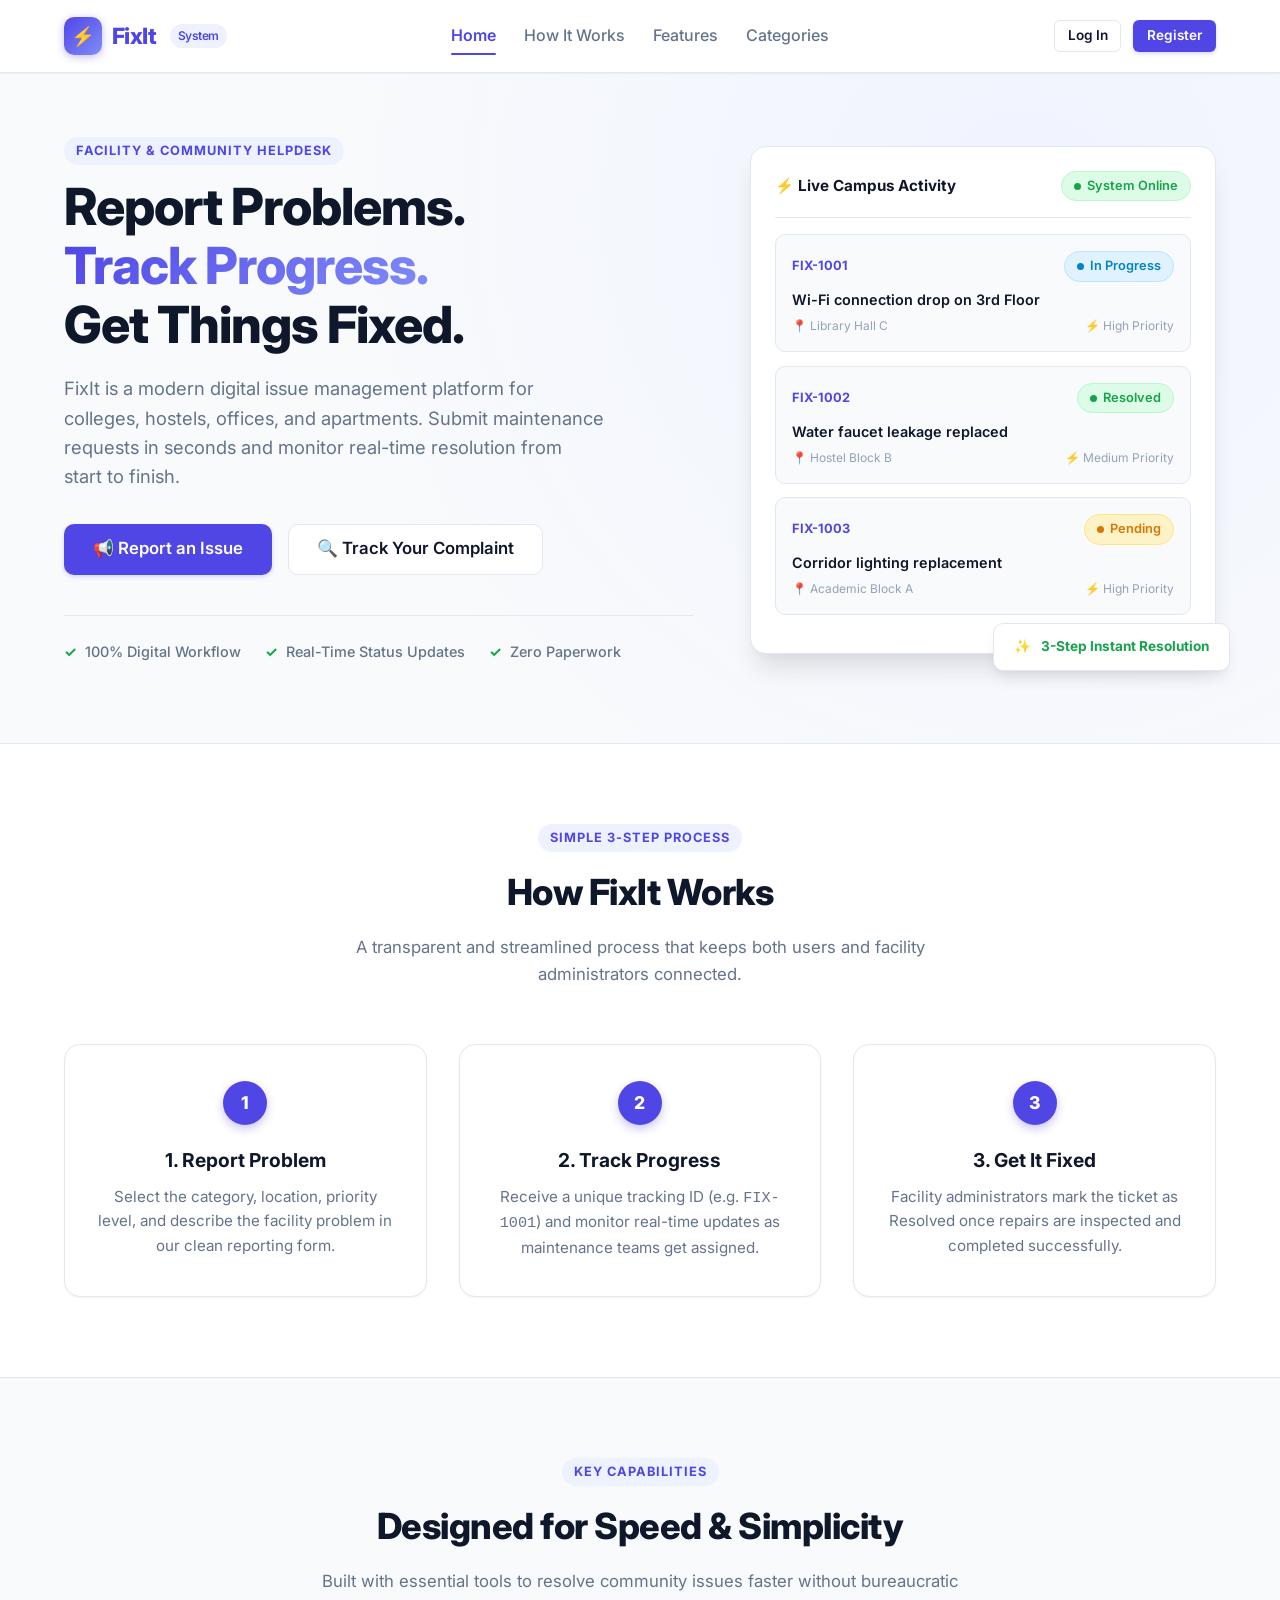
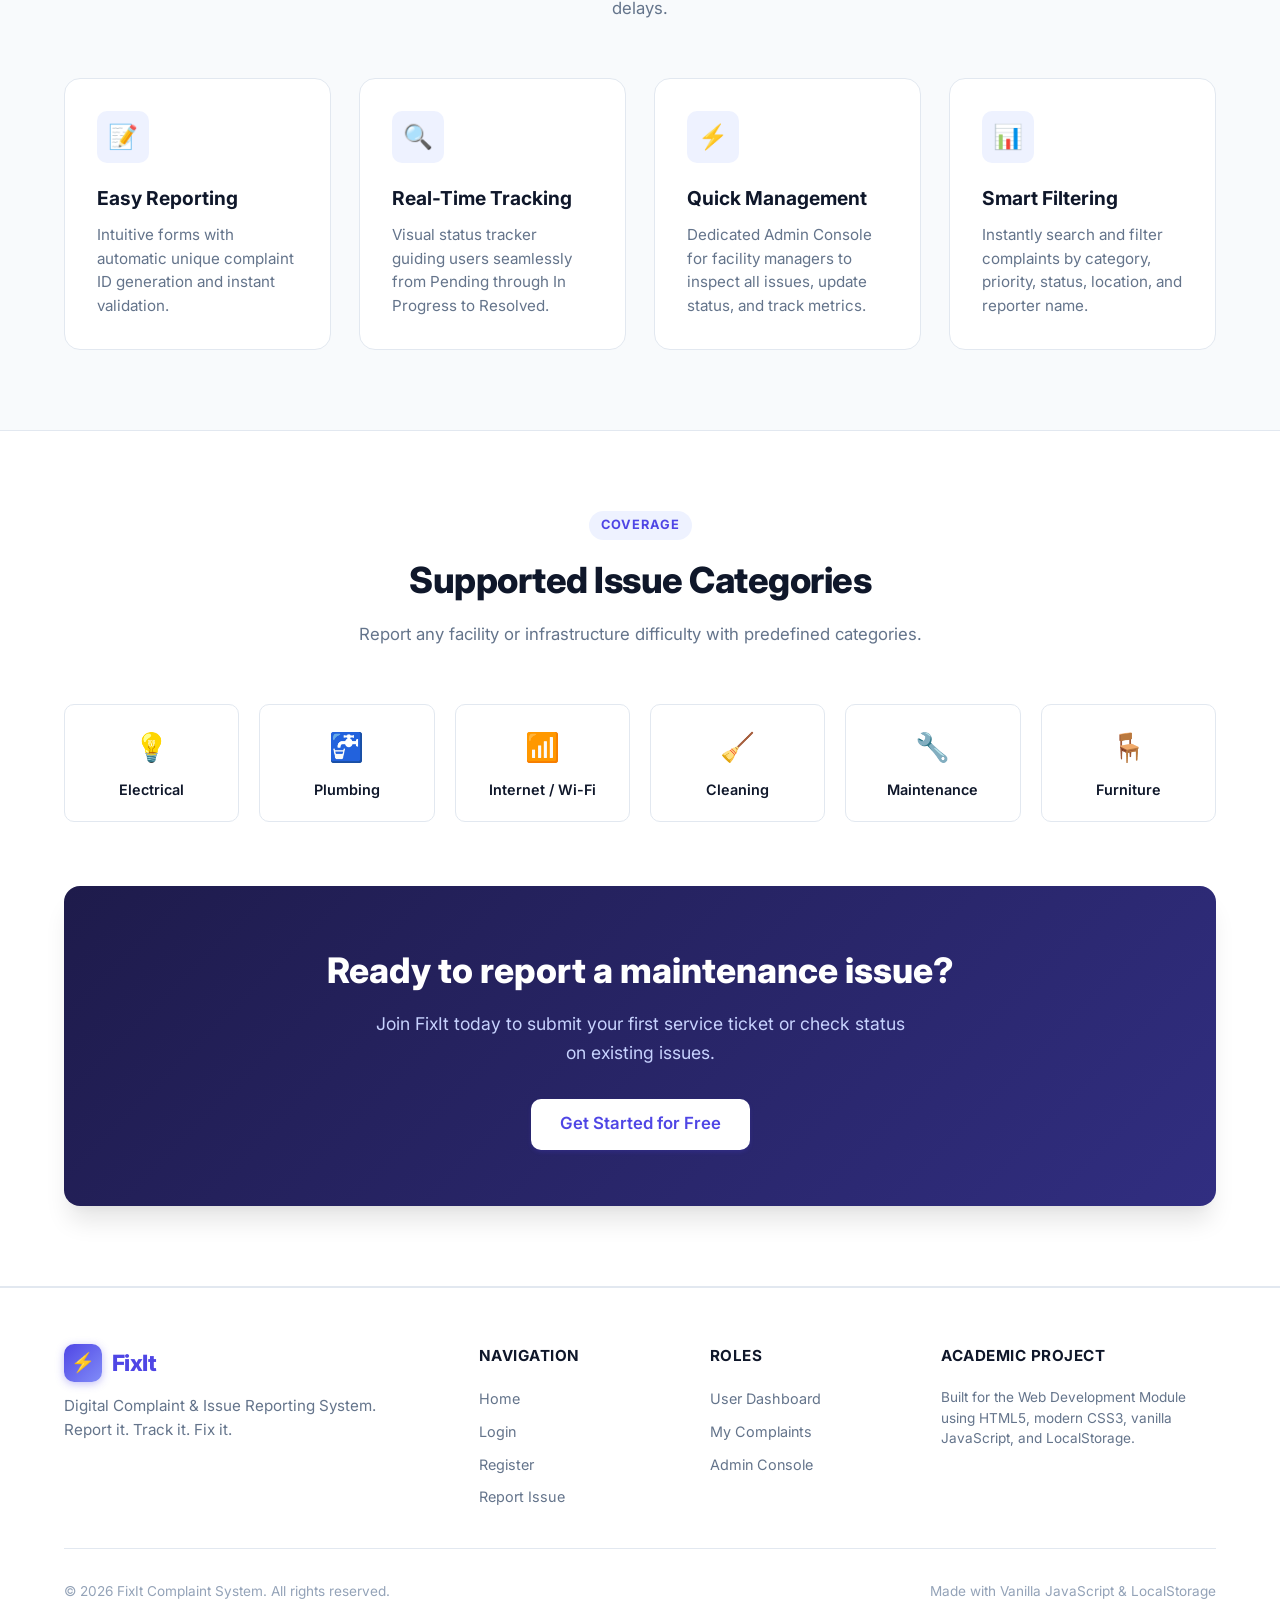
==== commit 9da61aa8: "fixed nav bar ui bug, and login bug" ====
--- a/index.html
+++ b/index.html
@@ -3,330 +3,279 @@
 <head>
   <meta charset="UTF-8">
   <meta name="viewport" content="width=device-width, initial-scale=1.0">
-  <title>FixIt — Digital Complaint & Issue Reporting System</title>
-  <meta name="description" content="FixIt makes it easier to report everyday problems, follow their progress, and help keep your community running smoothly.">
+  <title>FixIt — Digital Complaint and Issue Reporting System</title>
   <link rel="stylesheet" href="css/style.css">
-  <link rel="stylesheet" href="css/user.css">
-  <style>
-    /* Landing Hero & Features Custom Modern SaaS Styling */
-    .hero-section {
-      padding: 5rem 0 4rem 0;
-      text-align: center;
-      background: radial-gradient(circle at 50% 20%, rgba(37, 99, 235, 0.08) 0%, rgba(248, 250, 252, 0) 70%);
-    }
-
-    .hero-badge {
-      display: inline-flex;
-      align-items: center;
-      gap: 0.5rem;
-      background-color: var(--primary-light);
-      color: var(--primary);
-      padding: 0.4rem 1rem;
-      border-radius: var(--radius-full);
-      font-size: 0.875rem;
-      font-weight: 700;
-      margin-bottom: 1.5rem;
-      border: 1px solid var(--primary-border);
-    }
-
-    .hero-title {
-      font-size: 3.25rem;
-      font-weight: 800;
-      line-height: 1.15;
-      letter-spacing: -1px;
-      max-width: 800px;
-      margin: 0 auto 1.25rem auto;
-      color: var(--text-main);
-    }
-
-    .hero-title span {
-      background: linear-gradient(135deg, var(--primary), var(--accent));
-      -webkit-background-clip: text;
-      -webkit-text-fill-color: transparent;
-    }
-
-    .hero-subtitle {
-      font-size: 1.2rem;
-      color: var(--text-muted);
-      max-width: 640px;
-      margin: 0 auto 2.25rem auto;
-      line-height: 1.6;
-    }
-
-    .hero-buttons {
-      display: flex;
-      justify-content: center;
-      gap: 1rem;
-      flex-wrap: wrap;
-    }
-
-    .features-section, .categories-section, .steps-section {
-      padding: 4.5rem 0;
-    }
-
-    .section-intro {
-      text-align: center;
-      max-width: 600px;
-      margin: 0 auto 3rem auto;
-    }
-
-    .section-intro h2 {
-      font-size: 2.1rem;
-      margin-bottom: 0.75rem;
-      letter-spacing: -0.5px;
-    }
-
-    .grid-3 {
-      display: grid;
-      grid-template-columns: repeat(auto-fit, minmax(300px, 1fr));
-      gap: 2rem;
-    }
-
-    .grid-5 {
-      display: grid;
-      grid-template-columns: repeat(auto-fit, minmax(200px, 1fr));
-      gap: 1.25rem;
-    }
-
-    .feature-card {
-      background-color: var(--bg-surface);
-      border: 1px solid var(--border-color);
-      border-radius: var(--radius-lg);
-      padding: 2rem;
-      box-shadow: var(--shadow-sm);
-      transition: var(--transition);
-    }
-
-    .feature-card:hover {
-      transform: translateY(-4px);
-      box-shadow: var(--shadow-lg);
-      border-color: #cbd5e1;
-    }
-
-    .feature-icon-box {
-      width: 52px;
-      height: 52px;
-      border-radius: var(--radius-md);
-      background-color: var(--primary-light);
-      color: var(--primary);
-      display: flex;
-      align-items: center;
-      justify-content: center;
-      font-size: 1.6rem;
-      margin-bottom: 1.25rem;
-    }
-
-    .feature-card h3 {
-      font-size: 1.25rem;
-      margin-bottom: 0.6rem;
-    }
-
-    .category-chip {
-      background-color: var(--bg-surface);
-      border: 1px solid var(--border-color);
-      border-radius: var(--radius-md);
-      padding: 1.5rem 1rem;
-      text-align: center;
-      box-shadow: var(--shadow-sm);
-      transition: var(--transition);
-    }
-
-    .category-chip:hover {
-      transform: translateY(-3px);
-      border-color: var(--primary);
-      box-shadow: var(--shadow-md);
-    }
-
-    .category-chip .cat-icon {
-      font-size: 2.2rem;
-      margin-bottom: 0.5rem;
-      display: block;
-    }
-
-    .category-chip h4 {
-      font-size: 1rem;
-    }
-
-    .custom-issue-banner {
-      background: linear-gradient(135deg, #1e293b, #0f172a);
-      color: white;
-      border-radius: var(--radius-lg);
-      padding: 2.5rem;
-      text-align: center;
-      margin-top: 2.5rem;
-    }
-
-    .custom-issue-banner h3 {
-      color: white;
-      font-size: 1.4rem;
-      margin-bottom: 0.5rem;
-    }
-
-    .custom-issue-banner p {
-      color: #94a3b8;
-      max-width: 500px;
-      margin: 0 auto 1.25rem auto;
-    }
-
-    @media (max-width: 768px) {
-      .hero-title {
-        font-size: 2.35rem;
-      }
-    }
-  </style>
+  <link rel="preconnect" href="https://fonts.googleapis.com">
+  <link rel="preconnect" href="https://fonts.gstatic.com" crossorigin>
+  <link href="https://fonts.googleapis.com/css2?family=Inter:wght@400;500;600;700;800&display=swap" rel="stylesheet">
 </head>
 <body>
 
-  <!-- Navigation Bar -->
+  <!-- ==================== NAVIGATION BAR ==================== -->
   <header class="navbar">
     <div class="container nav-container">
-      <a href="index.html" class="logo">
+      <a href="index.html" class="brand-logo">
         <div class="logo-icon">⚡</div>
         <span>FixIt</span>
+        <span class="tag">System</span>
       </a>
-      <ul class="nav-links">
-        <li><a href="index.html" class="nav-link active">Home</a></li>
-        <li><a href="#how-it-works" class="nav-link">How It Works</a></li>
-        <li><a href="#categories" class="nav-link">Common Issues</a></li>
-        <li><a href="login.html" class="btn btn-secondary btn-sm">Log In</a></li>
-        <li><a href="register.html" class="btn btn-primary btn-sm">Create Account</a></li>
-      </ul>
+
+      <nav class="nav-menu">
+        <a href="index.html" class="nav-link">Home</a>
+        <a href="#how-it-works" class="nav-link">How It Works</a>
+        <a href="#features" class="nav-link">Features</a>
+        <a href="#categories" class="nav-link">Categories</a>
+      </nav>
+
+      <div class="nav-actions">
+        <!-- Injected dynamically by js/main.js -->
+        <a href="login.html" class="btn btn-secondary btn-sm">Log In</a>
+        <a href="register.html" class="btn btn-primary btn-sm">Register</a>
+      </div>
+
+      <button class="nav-toggle" aria-label="Toggle navigation menu">☰</button>
     </div>
   </header>
 
-  <!-- Hero Section -->
-  <main>
-    <section class="hero-section">
-      <div class="container">
-        <div class="hero-badge">🚀 Digital Issue Resolution Platform</div>
-        <h1 class="hero-title">Report Problems. Track Progress. <span>Get Things Fixed.</span></h1>
-        <p class="hero-subtitle">FixIt makes it easier to report everyday problems, follow their progress, and help keep your community, campus, or facility running smoothly.</p>
-        
-        <div class="hero-buttons">
-          <a href="register.html" class="btn btn-primary" style="padding: 0.9rem 1.8rem; font-size: 1.05rem;">
-            <span>+ Report a Problem</span>
+  <!-- ==================== HERO SECTION ==================== -->
+  <section class="hero">
+    <div class="container hero-grid">
+      <div class="hero-content">
+        <span class="section-tag">Facility & Community Helpdesk</span>
+        <h1>Report Problems. <br><span class="gradient-text">Track Progress.</span> <br>Get Things Fixed.</h1>
+        <p class="subtitle">
+          FixIt is a modern digital issue management platform for colleges, hostels, offices, and apartments. Submit maintenance requests in seconds and monitor real-time resolution from start to finish.
+        </p>
+
+        <div class="hero-actions">
+          <a href="report.html" class="btn btn-primary btn-lg">📢 Report an Issue</a>
+          <a href="login.html" class="btn btn-secondary btn-lg">🔍 Track Your Complaint</a>
+        </div>
+
+        <div class="hero-trust">
+          <div class="hero-trust-item"><span class="check">✓</span> 100% Digital Workflow</div>
+          <div class="hero-trust-item"><span class="check">✓</span> Real-Time Status Updates</div>
+          <div class="hero-trust-item"><span class="check">✓</span> Zero Paperwork</div>
+        </div>
+      </div>
+
+      <!-- Interactive CSS Visual Representation -->
+      <div class="hero-visual">
+        <div class="preview-card">
+          <div class="preview-header">
+            <span class="preview-title">⚡ Live Campus Activity</span>
+            <span class="badge badge-resolved"><span class="badge-dot"></span>System Online</span>
+          </div>
+
+          <!-- Sample Mock Card 1 -->
+          <div class="preview-complaint-item">
+            <div class="preview-item-top">
+              <span class="preview-item-id">FIX-1001</span>
+              <span class="badge badge-progress"><span class="badge-dot"></span>In Progress</span>
+            </div>
+            <div class="preview-item-title">Wi-Fi connection drop on 3rd Floor</div>
+            <div class="preview-item-meta">
+              <span>📍 Library Hall C</span>
+              <span>⚡ High Priority</span>
+            </div>
+          </div>
+
+          <!-- Sample Mock Card 2 -->
+          <div class="preview-complaint-item">
+            <div class="preview-item-top">
+              <span class="preview-item-id">FIX-1002</span>
+              <span class="badge badge-resolved"><span class="badge-dot"></span>Resolved</span>
+            </div>
+            <div class="preview-item-title">Water faucet leakage replaced</div>
+            <div class="preview-item-meta">
+              <span>📍 Hostel Block B</span>
+              <span>⚡ Medium Priority</span>
+            </div>
+          </div>
+
+          <!-- Sample Mock Card 3 -->
+          <div class="preview-complaint-item">
+            <div class="preview-item-top">
+              <span class="preview-item-id">FIX-1003</span>
+              <span class="badge badge-pending"><span class="badge-dot"></span>Pending</span>
+            </div>
+            <div class="preview-item-title">Corridor lighting replacement</div>
+            <div class="preview-item-meta">
+              <span>📍 Academic Block A</span>
+              <span>⚡ High Priority</span>
+            </div>
+          </div>
+
+          <!-- Floating Accent Badge -->
+          <div class="float-badge">
+            <span>✨</span> 3-Step Instant Resolution
+          </div>
+        </div>
+      </div>
+    </div>
+  </section>
+
+  <!-- ==================== HOW IT WORKS ==================== -->
+  <section id="how-it-works" class="section section-alt">
+    <div class="container">
+      <div class="section-header">
+        <span class="section-tag">Simple 3-Step Process</span>
+        <h2>How FixIt Works</h2>
+        <p>A transparent and streamlined process that keeps both users and facility administrators connected.</p>
+      </div>
+
+      <div class="steps-grid">
+        <div class="step-card">
+          <div class="step-number">1</div>
+          <h3>1. Report Problem</h3>
+          <p>Select the category, location, priority level, and describe the facility problem in our clean reporting form.</p>
+        </div>
+
+        <div class="step-card">
+          <div class="step-number">2</div>
+          <h3>2. Track Progress</h3>
+          <p>Receive a unique tracking ID (e.g. <code>FIX-1001</code>) and monitor real-time updates as maintenance teams get assigned.</p>
+        </div>
+
+        <div class="step-card">
+          <div class="step-number">3</div>
+          <h3>3. Get It Fixed</h3>
+          <p>Facility administrators mark the ticket as Resolved once repairs are inspected and completed successfully.</p>
+        </div>
+      </div>
+    </div>
+  </section>
+
+  <!-- ==================== FEATURES SECTION ==================== -->
+  <section id="features" class="section">
+    <div class="container">
+      <div class="section-header">
+        <span class="section-tag">Key Capabilities</span>
+        <h2>Designed for Speed & Simplicity</h2>
+        <p>Built with essential tools to resolve community issues faster without bureaucratic delays.</p>
+      </div>
+
+      <div class="features-grid">
+        <div class="feature-card">
+          <div class="feature-icon">📝</div>
+          <h3>Easy Reporting</h3>
+          <p>Intuitive forms with automatic unique complaint ID generation and instant validation.</p>
+        </div>
+
+        <div class="feature-card">
+          <div class="feature-icon">🔍</div>
+          <h3>Real-Time Tracking</h3>
+          <p>Visual status tracker guiding users seamlessly from Pending through In Progress to Resolved.</p>
+        </div>
+
+        <div class="feature-card">
+          <div class="feature-icon">⚡</div>
+          <h3>Quick Management</h3>
+          <p>Dedicated Admin Console for facility managers to inspect all issues, update status, and track metrics.</p>
+        </div>
+
+        <div class="feature-card">
+          <div class="feature-icon">📊</div>
+          <h3>Smart Filtering</h3>
+          <p>Instantly search and filter complaints by category, priority, status, location, and reporter name.</p>
+        </div>
+      </div>
+    </div>
+  </section>
+
+  <!-- ==================== COMMON ISSUE CATEGORIES ==================== -->
+  <section id="categories" class="section section-alt">
+    <div class="container">
+      <div class="section-header">
+        <span class="section-tag">Coverage</span>
+        <h2>Supported Issue Categories</h2>
+        <p>Report any facility or infrastructure difficulty with predefined categories.</p>
+      </div>
+
+      <div class="category-grid">
+        <div class="category-card">
+          <div class="cat-icon">💡</div>
+          <div class="cat-name">Electrical</div>
+        </div>
+        <div class="category-card">
+          <div class="cat-icon">🚰</div>
+          <div class="cat-name">Plumbing</div>
+        </div>
+        <div class="category-card">
+          <div class="cat-icon">📶</div>
+          <div class="cat-name">Internet / Wi-Fi</div>
+        </div>
+        <div class="category-card">
+          <div class="cat-icon">🧹</div>
+          <div class="cat-name">Cleaning</div>
+        </div>
+        <div class="category-card">
+          <div class="cat-icon">🔧</div>
+          <div class="cat-name">Maintenance</div>
+        </div>
+        <div class="category-card">
+          <div class="cat-icon">🪑</div>
+          <div class="cat-name">Furniture</div>
+        </div>
+      </div>
+
+      <!-- Call to Action Banner -->
+      <div class="cta-banner">
+        <h2>Ready to report a maintenance issue?</h2>
+        <p>Join FixIt today to submit your first service ticket or check status on existing issues.</p>
+        <a href="register.html" class="btn btn-primary btn-lg" style="background: #ffffff; color: var(--primary);">Get Started for Free</a>
+      </div>
+    </div>
+  </section>
+
+  <!-- ==================== FOOTER ==================== -->
+  <footer class="footer">
+    <div class="container">
+      <div class="footer-grid">
+        <div class="footer-brand">
+          <a href="index.html" class="brand-logo">
+            <div class="logo-icon">⚡</div>
+            <span>FixIt</span>
           </a>
-          <a href="login.html" class="btn btn-secondary" style="padding: 0.9rem 1.8rem; font-size: 1.05rem;">
-            <span>Track My Report →</span>
-          </a>
-        </div>
-      </div>
-    </section>
-
-    <!-- How FixIt Works Section -->
-    <section id="how-it-works" class="steps-section" style="background-color: var(--bg-surface); border-top: 1px solid var(--border-color); border-bottom: 1px solid var(--border-color);">
-      <div class="container">
-        <div class="section-intro">
-          <h2>How FixIt Works</h2>
-          <p>A transparent and efficient 3-step workflow designed to resolve issues faster than ever.</p>
-        </div>
-
-        <div class="grid-3">
-          <div class="feature-card">
-            <div class="feature-icon-box">1</div>
-            <h3>1. Submit Report</h3>
-            <p>Describe the issue, pinpoint the location, choose or enter a category, and submit your complaint in seconds.</p>
-          </div>
-          <div class="feature-card">
-            <div class="feature-icon-box">2</div>
-            <h3>2. Live Tracking</h3>
-            <p>Receive an automatic unique ID (e.g. FIX-1001) and follow your report through Pending, In Progress, and Resolved stages.</p>
-          </div>
-          <div class="feature-card">
-            <div class="feature-icon-box">3</div>
-            <h3>3. Quick Resolution</h3>
-            <p>Facility administrators review tickets, assign technicians, update statuses, and restore operations seamlessly.</p>
-          </div>
-        </div>
-      </div>
-    </section>
-
-    <!-- Why FixIt Section -->
-    <section class="features-section">
-      <div class="container">
-        <div class="section-intro">
-          <h2>Why Choose FixIt?</h2>
-          <p>Everything you need for seamless complaint management and accountability.</p>
-        </div>
-
-        <div class="grid-3">
-          <div class="feature-card">
-            <div class="feature-icon-box">⚡</div>
-            <h3>Easy Reporting</h3>
-            <p>User-friendly interface with streamlined fields and custom category support for any unlisted problem.</p>
-          </div>
-          <div class="feature-card">
-            <div class="feature-icon-box">📊</div>
-            <h3>Organized Complaints</h3>
-            <p>Filter by priority, category, or status with instant real-time client-side search.</p>
-          </div>
-          <div class="feature-card">
-            <div class="feature-icon-box">🎯</div>
-            <h3>Centralized Management</h3>
-            <p>Dedicated executive administrative controls with immediate status updates and complete metric dashboards.</p>
-          </div>
-        </div>
-      </div>
-    </section>
-
-    <!-- Common Issues & Categories Section -->
-    <section id="categories" class="categories-section" style="background-color: var(--bg-surface); border-top: 1px solid var(--border-color);">
-      <div class="container">
-        <div class="section-intro">
-          <h2>Common Issues We Handle</h2>
-          <p>From classroom lights to Wi-Fi outages, FixIt handles all daily facility complaints.</p>
-        </div>
-
-        <div class="grid-5">
-          <div class="category-chip">
-            <span class="cat-icon">💡</span>
-            <h4>Electrical</h4>
-            <p style="font-size: 0.8rem; margin-top: 0.2rem;">Lighting, switches, sockets</p>
-          </div>
-          <div class="category-chip">
-            <span class="cat-icon">🚰</span>
-            <h4>Plumbing</h4>
-            <p style="font-size: 0.8rem; margin-top: 0.2rem;">Leaks, taps, drainage</p>
-          </div>
-          <div class="category-chip">
-            <span class="cat-icon">📶</span>
-            <h4>Internet / Wi-Fi</h4>
-            <p style="font-size: 0.8rem; margin-top: 0.2rem;">Router, connectivity issues</p>
-          </div>
-          <div class="category-chip">
-            <span class="cat-icon">🧹</span>
-            <h4>Cleaning</h4>
-            <p style="font-size: 0.8rem; margin-top: 0.2rem;">Sanitation, garbage removal</p>
-          </div>
-          <div class="category-chip">
-            <span class="cat-icon">🛠️</span>
-            <h4>Maintenance</h4>
-            <p style="font-size: 0.8rem; margin-top: 0.2rem;">AC, doors, windows, paint</p>
-          </div>
-        </div>
-
-        <div class="custom-issue-banner">
-          <h3>Something else? You can add your own issue category!</h3>
-          <p>Our intelligent reporting system lets you specify any unique problem under the "Other" option.</p>
-          <a href="register.html" class="btn btn-primary btn-sm">Get Started Today →</a>
-        </div>
-      </div>
-    </section>
-  </main>
-
-  <!-- Footer -->
-  <footer class="footer">
-    <div class="container footer-content">
-      <div>
-        <strong>FixIt System</strong> — Digital Complaint and Issue Reporting System
-      </div>
-      <div>
-        <a href="login.html" style="margin-right: 1.25rem; color: var(--text-muted);">User Login</a>
-        <a href="admin-login.html" style="color: var(--text-muted);">Admin Portal</a>
+          <p>Digital Complaint & Issue Reporting System. Report it. Track it. Fix it.</p>
+        </div>
+
+        <div class="footer-col">
+          <h4>Navigation</h4>
+          <div class="footer-links">
+            <a href="index.html">Home</a>
+            <a href="login.html">Login</a>
+            <a href="register.html">Register</a>
+            <a href="report.html">Report Issue</a>
+          </div>
+        </div>
+
+        <div class="footer-col">
+          <h4>Roles</h4>
+          <div class="footer-links">
+            <a href="dashboard.html">User Dashboard</a>
+            <a href="complaints.html">My Complaints</a>
+            <a href="admin.html">Admin Console</a>
+          </div>
+        </div>
+
+        <div class="footer-col">
+          <h4>Academic Project</h4>
+          <p style="font-size: 0.85rem; color: var(--text-muted); line-height: 1.5;">
+            Built for the Web Development Module using HTML5, modern CSS3, vanilla JavaScript, and LocalStorage.
+          </p>
+        </div>
+      </div>
+
+      <div class="footer-bottom">
+        <span>&copy; 2026 FixIt Complaint System. All rights reserved.</span>
+        <span>Made with Vanilla JavaScript & LocalStorage</span>
       </div>
     </div>
   </footer>
 
+  <!-- Scripts -->
+  <script src="js/auth.js"></script>
   <script src="js/main.js"></script>
 </body>
 </html>
--- a/css/style.css
+++ b/css/style.css
@@ -1,129 +1,257 @@
-/* =========================================================
-   FixIt — Global Stylesheet (style.css)
-   Design tokens + shared components used across every page.
-   ========================================================= */
-
+/* ==========================================================================
+   FixIt - Digital Complaint and Issue Reporting System
+   Main Stylesheet (css/style.css)
+   ========================================================================== */
+
+/* --- 1. CSS Custom Properties & Design Tokens --- */
 :root {
-  --primary: #2563eb;
-  --primary-dark: #1d4ed8;
-  --primary-light: #eff6ff;
-  --primary-border: #bfdbfe;
-  --accent: #06b6d4;
-
-  --success: #16a34a;
-  --success-light: #f0fdf4;
-  --warning: #d97706;
-  --warning-light: #fffbeb;
-  --danger: #dc2626;
-  --danger-light: #fef2f2;
-  --purple: #7c3aed;
-  --purple-light: #f5f3ff;
-
+  /* Brand Colors */
+  --primary: #4f46e5;
+  --primary-hover: #4338ca;
+  --primary-light: #eef2ff;
+  --primary-dark: #3730a3;
+
+  /* Neutrals */
+  --bg-main: #f8fafc;
+  --bg-card: #ffffff;
+  --bg-muted: #f1f5f9;
   --text-main: #0f172a;
   --text-muted: #64748b;
-  --bg-page: #f8fafc;
-  --bg-surface: #ffffff;
+  --text-light: #94a3b8;
   --border-color: #e2e8f0;
-
+  --border-focus: #818cf8;
+
+  /* Status Colors */
+  --status-pending: #d97706;
+  --status-pending-bg: #fef3c7;
+  --status-progress: #0284c7;
+  --status-progress-bg: #e0f2fe;
+  --status-resolved: #16a34a;
+  --status-resolved-bg: #dcfce7;
+
+  /* Priority Colors */
+  --priority-high: #dc2626;
+  --priority-high-bg: #fee2e2;
+  --priority-medium: #d97706;
+  --priority-medium-bg: #fef3c7;
+  --priority-low: #475569;
+  --priority-low-bg: #f1f5f9;
+
+  /* Typography */
+  --font-sans: 'Inter', -apple-system, BlinkMacSystemFont, 'Segoe UI', Roboto, Helvetica, Arial, sans-serif;
+
+  /* Shadows */
+  --shadow-sm: 0 1px 2px 0 rgba(0, 0, 0, 0.05);
+  --shadow-md: 0 4px 6px -1px rgba(0, 0, 0, 0.08), 0 2px 4px -2px rgba(0, 0, 0, 0.05);
+  --shadow-lg: 0 10px 15px -3px rgba(0, 0, 0, 0.08), 0 4px 6px -4px rgba(0, 0, 0, 0.04);
+  --shadow-xl: 0 20px 25px -5px rgba(0, 0, 0, 0.1), 0 8px 10px -6px rgba(0, 0, 0, 0.04);
+
+  /* Radii */
   --radius-sm: 6px;
   --radius-md: 10px;
   --radius-lg: 16px;
-  --radius-full: 999px;
-
-  --shadow-sm: 0 1px 2px rgba(15, 23, 42, 0.06);
-  --shadow-md: 0 4px 12px rgba(15, 23, 42, 0.08);
-  --shadow-lg: 0 12px 32px rgba(15, 23, 42, 0.12);
-
-  --transition: all 0.18s ease;
-}
-
-* { box-sizing: border-box; }
-
-html, body {
+  --radius-full: 9999px;
+
+  /* Transitions */
+  --transition-fast: 0.15s ease;
+  --transition-normal: 0.25s ease;
+}
+
+/* --- 2. Base Reset & General Styles --- */
+html {
+  scroll-behavior: smooth;
+  scroll-padding-top: 80px;
+}
+
+*, *::before, *::after {
+  box-sizing: border-box;
   margin: 0;
   padding: 0;
 }
 
 body {
-  font-family: 'Segoe UI', -apple-system, BlinkMacSystemFont, Roboto, Helvetica, Arial, sans-serif;
-  background-color: var(--bg-page);
-  color: var(--text-main);
-  line-height: 1.5;
+  font-family: var(--font-sans);
+  background-color: var(--bg-main);
+  color: var(--text-main);
+  line-height: 1.6;
   min-height: 100vh;
   display: flex;
   flex-direction: column;
 }
 
-main { flex: 1; }
-
+a {
+  color: var(--primary);
+  text-decoration: none;
+  transition: color var(--transition-fast);
+}
+
+a:hover {
+  color: var(--primary-hover);
+}
+
+ul {
+  list-style: none;
+}
+
+img {
+  max-width: 100%;
+  height: auto;
+  display: block;
+}
+
+button, input, select, textarea {
+  font-family: inherit;
+  font-size: 1rem;
+}
+
+/* --- 3. Layout & Containers --- */
 .container {
-  max-width: 1180px;
+  width: 100%;
+  max-width: 1200px;
   margin: 0 auto;
   padding: 0 1.5rem;
 }
 
-h1, h2, h3, h4 { margin: 0; font-weight: 700; color: var(--text-main); }
-p { color: var(--text-muted); margin: 0; }
-a { color: var(--primary); text-decoration: none; }
-
-/* ---------- Navbar ---------- */
+.container-narrow {
+  max-width: 800px;
+  margin: 0 auto;
+  padding: 0 1.5rem;
+}
+
+.container-sm {
+  max-width: 480px;
+  margin: 0 auto;
+  padding: 0 1.5rem;
+}
+
+main {
+  flex: 1;
+  padding: 2.5rem 0 4rem;
+}
+
+/* --- 4. Navigation Bar --- */
 .navbar {
-  background: var(--bg-surface);
+  background-color: var(--bg-card);
   border-bottom: 1px solid var(--border-color);
   position: sticky;
   top: 0;
   z-index: 100;
+  box-shadow: var(--shadow-sm);
 }
 
 .nav-container {
   display: flex;
   align-items: center;
   justify-content: space-between;
-  height: 68px;
-}
-
-.logo {
-  display: flex;
-  align-items: center;
-  gap: 0.5rem;
-  font-size: 1.25rem;
+  height: 72px;
+}
+
+.brand-logo {
+  display: flex;
+  align-items: center;
+  gap: 0.6rem;
+  font-size: 1.4rem;
   font-weight: 800;
-  color: var(--text-main);
-}
-
-.logo-icon {
-  width: 36px;
-  height: 36px;
+  color: var(--primary);
+  letter-spacing: -0.5px;
+}
+
+.brand-logo .logo-icon {
+  background: linear-gradient(135deg, var(--primary), #818cf8);
+  color: #ffffff;
+  width: 38px;
+  height: 38px;
   border-radius: var(--radius-md);
-  background: linear-gradient(135deg, var(--primary), var(--accent));
-  color: white;
   display: flex;
   align-items: center;
   justify-content: center;
-  font-size: 1.1rem;
-}
-
-.nav-links {
-  list-style: none;
+  font-size: 1.2rem;
+  box-shadow: 0 2px 8px rgba(79, 70, 229, 0.35);
+}
+
+.brand-logo span.tag {
+  font-size: 0.75rem;
+  font-weight: 600;
+  background: var(--primary-light);
+  color: var(--primary);
+  padding: 2px 8px;
+  border-radius: var(--radius-full);
+  margin-left: 4px;
+}
+
+.nav-menu {
   display: flex;
   align-items: center;
   gap: 1.75rem;
-  margin: 0;
-  padding: 0;
 }
 
 .nav-link {
-  color: var(--text-muted);
+  font-weight: 500;
+  color: var(--text-muted);
+  transition: color var(--transition-fast);
+  padding: 0.4rem 0;
+  position: relative;
+  cursor: pointer;
+}
+
+.nav-link:hover {
+  color: var(--primary);
+}
+
+.nav-link.active {
+  color: var(--primary);
   font-weight: 600;
-  font-size: 0.95rem;
-  padding: 0.4rem 0;
-  border-bottom: 2px solid transparent;
-  transition: var(--transition);
-}
-
-.nav-link:hover, .nav-link.active {
+}
+
+.nav-link::after {
+  content: '';
+  position: absolute;
+  bottom: 0;
+  left: 0;
+  right: 0;
+  height: 2.5px;
+  background-color: var(--primary);
+  border-radius: 2px;
+  transform: scaleX(0);
+  transform-origin: center;
+  transition: transform 0.25s cubic-bezier(0.4, 0, 0.2, 1);
+}
+
+.nav-link.active::after {
+  transform: scaleX(1);
+}
+
+.nav-actions {
+  display: flex;
+  align-items: center;
+  gap: 0.75rem;
+}
+
+.nav-user-badge {
+  display: flex;
+  align-items: center;
+  gap: 0.6rem;
+  background: var(--bg-muted);
+  padding: 0.35rem 0.85rem;
+  border-radius: var(--radius-full);
+  font-size: 0.9rem;
+  font-weight: 600;
+  color: var(--text-main);
+  border: 1px solid var(--border-color);
+}
+
+.nav-user-badge .role-pill {
+  font-size: 0.7rem;
+  padding: 1px 6px;
+  border-radius: var(--radius-full);
+  text-transform: uppercase;
+  background: var(--primary-light);
   color: var(--primary);
-  border-bottom-color: var(--primary);
+}
+
+.nav-user-badge .role-pill.admin-pill {
+  background: #fef2f2;
+  color: #dc2626;
 }
 
 .nav-toggle {
@@ -131,253 +259,1468 @@
   background: none;
   border: none;
   font-size: 1.5rem;
+  color: var(--text-main);
   cursor: pointer;
-  color: var(--text-main);
-}
-
-/* ---------- Buttons ---------- */
+}
+
+/* --- 5. Buttons & Badges --- */
 .btn {
   display: inline-flex;
   align-items: center;
   justify-content: center;
-  gap: 0.4rem;
+  gap: 0.5rem;
   padding: 0.65rem 1.25rem;
+  font-size: 0.95rem;
+  font-weight: 600;
   border-radius: var(--radius-md);
-  font-weight: 600;
-  font-size: 0.92rem;
   border: 1px solid transparent;
   cursor: pointer;
-  transition: var(--transition);
-  white-space: nowrap;
+  transition: all var(--transition-fast);
+  text-align: center;
+  line-height: 1.3;
 }
 
 .btn-primary {
   background-color: var(--primary);
-  color: white;
-}
-.btn-primary:hover { background-color: var(--primary-dark); }
+  color: #ffffff;
+  box-shadow: 0 2px 4px rgba(79, 70, 229, 0.2);
+}
+
+.btn-primary:hover {
+  background-color: var(--primary-hover);
+  color: #ffffff;
+  box-shadow: 0 4px 8px rgba(79, 70, 229, 0.3);
+  transform: translateY(-1px);
+}
 
 .btn-secondary {
-  background-color: var(--bg-surface);
+  background-color: var(--bg-card);
   color: var(--text-main);
   border-color: var(--border-color);
 }
-.btn-secondary:hover { border-color: var(--primary); color: var(--primary); }
+
+.btn-secondary:hover {
+  background-color: var(--bg-muted);
+  border-color: #cbd5e1;
+  color: var(--text-main);
+}
 
 .btn-outline {
+  background-color: transparent;
+  color: var(--primary);
+  border-color: var(--primary);
+}
+
+.btn-outline:hover {
+  background-color: var(--primary-light);
+  color: var(--primary-dark);
+}
+
+.btn-danger-outline {
   background: transparent;
-  color: var(--text-main);
-  border-color: var(--border-color);
-}
-.btn-outline:hover { border-color: var(--danger); color: var(--danger); }
-
-.btn-danger { background-color: var(--danger); color: white; }
-.btn-danger:hover { background-color: #b91c1c; }
-
-.btn-sm { padding: 0.45rem 0.9rem; font-size: 0.85rem; }
-.btn-block { width: 100%; }
-.btn:disabled { opacity: 0.6; cursor: not-allowed; }
-
-/* ---------- Forms ---------- */
-.form-group { margin-bottom: 1.25rem; }
-
-.form-label {
+  color: #dc2626;
+  border-color: #fca5a5;
+}
+
+.btn-danger-outline:hover {
+  background: #fee2e2;
+  color: #991b1b;
+}
+
+.btn-sm {
+  padding: 0.4rem 0.8rem;
+  font-size: 0.85rem;
+  border-radius: var(--radius-sm);
+}
+
+.btn-lg {
+  padding: 0.85rem 1.75rem;
+  font-size: 1.05rem;
+  border-radius: var(--radius-md);
+}
+
+.btn-block {
+  width: 100%;
+}
+
+/* Status Badges */
+.badge {
+  display: inline-flex;
+  align-items: center;
+  gap: 0.4rem;
+  padding: 0.25rem 0.75rem;
+  border-radius: var(--radius-full);
+  font-size: 0.8rem;
+  font-weight: 600;
+  text-transform: capitalize;
+}
+
+.badge-dot {
+  width: 7px;
+  height: 7px;
+  border-radius: 50%;
+}
+
+.badge-pending {
+  background-color: var(--status-pending-bg);
+  color: var(--status-pending);
+  border: 1px solid #fde68a;
+}
+.badge-pending .badge-dot { background-color: var(--status-pending); }
+
+.badge-progress {
+  background-color: var(--status-progress-bg);
+  color: var(--status-progress);
+  border: 1px solid #bae6fd;
+}
+.badge-progress .badge-dot { background-color: var(--status-progress); }
+
+.badge-resolved {
+  background-color: var(--status-resolved-bg);
+  color: var(--status-resolved);
+  border: 1px solid #bbf7d0;
+}
+.badge-resolved .badge-dot { background-color: var(--status-resolved); }
+
+/* Priority Badges */
+.badge-priority-high {
+  background-color: var(--priority-high-bg);
+  color: var(--priority-high);
+  border: 1px solid #fecaca;
+}
+
+.badge-priority-medium {
+  background-color: var(--priority-medium-bg);
+  color: var(--priority-medium);
+  border: 1px solid #fde68a;
+}
+
+.badge-priority-low {
+  background-color: var(--priority-low-bg);
+  color: var(--priority-low);
+  border: 1px solid var(--border-color);
+}
+
+/* Category Pill */
+.category-pill {
+  display: inline-block;
+  padding: 0.2rem 0.6rem;
+  background: var(--bg-muted);
+  color: var(--text-muted);
+  border-radius: var(--radius-sm);
+  font-size: 0.8rem;
+  font-weight: 500;
+}
+
+/* --- 6. Hero Section (Landing Page) --- */
+.hero {
+  padding: 4rem 0 5rem;
+  position: relative;
+  overflow: hidden;
+  background: radial-gradient(circle at 80% 20%, rgba(238, 242, 255, 0.8) 0%, rgba(248, 250, 252, 0) 60%);
+}
+
+.hero-grid {
+  display: grid;
+  grid-template-columns: 1.15fr 0.85fr;
+  gap: 3.5rem;
+  align-items: center;
+}
+
+.hero-content h1 {
+  font-size: 3.2rem;
+  font-weight: 800;
+  line-height: 1.15;
+  color: var(--text-main);
+  letter-spacing: -1px;
+  margin-bottom: 1.25rem;
+}
+
+.hero-content h1 span.gradient-text {
+  background: linear-gradient(135deg, var(--primary), #818cf8);
+  -webkit-background-clip: text;
+  -webkit-text-fill-color: transparent;
+}
+
+.hero-content p.subtitle {
+  font-size: 1.15rem;
+  color: var(--text-muted);
+  margin-bottom: 2rem;
+  max-width: 540px;
+}
+
+.hero-actions {
+  display: flex;
+  flex-wrap: wrap;
+  gap: 1rem;
+  margin-bottom: 2.5rem;
+}
+
+.hero-trust {
+  display: flex;
+  align-items: center;
+  gap: 1.5rem;
+  padding-top: 1.5rem;
+  border-top: 1px solid var(--border-color);
+}
+
+.hero-trust-item {
+  display: flex;
+  align-items: center;
+  gap: 0.5rem;
+  font-size: 0.9rem;
+  color: var(--text-muted);
+  font-weight: 500;
+}
+
+.hero-trust-item .check {
+  color: var(--status-resolved);
+  font-weight: bold;
+}
+
+/* Hero Visual Interactive Card */
+.hero-visual {
+  position: relative;
+}
+
+.preview-card {
+  background: var(--bg-card);
+  border: 1px solid var(--border-color);
+  border-radius: var(--radius-lg);
+  box-shadow: var(--shadow-xl);
+  padding: 1.5rem;
+  position: relative;
+}
+
+.preview-header {
+  display: flex;
+  align-items: center;
+  justify-content: space-between;
+  padding-bottom: 1rem;
+  border-bottom: 1px solid var(--border-color);
+  margin-bottom: 1rem;
+}
+
+.preview-title {
+  font-size: 0.95rem;
+  font-weight: 700;
+  color: var(--text-main);
+}
+
+.preview-complaint-item {
+  background: var(--bg-main);
+  border: 1px solid var(--border-color);
+  border-radius: var(--radius-md);
+  padding: 1rem;
+  margin-bottom: 0.85rem;
+  transition: transform var(--transition-fast);
+}
+
+.preview-complaint-item:hover {
+  transform: translateY(-2px);
+  border-color: #cbd5e1;
+}
+
+.preview-complaint-item:last-child {
+  margin-bottom: 0;
+}
+
+.preview-item-top {
+  display: flex;
+  justify-content: space-between;
+  align-items: center;
+  margin-bottom: 0.4rem;
+}
+
+.preview-item-id {
+  font-size: 0.8rem;
+  font-weight: 700;
+  color: var(--primary);
+}
+
+.preview-item-title {
+  font-size: 0.9rem;
+  font-weight: 600;
+  color: var(--text-main);
+  margin-bottom: 0.3rem;
+}
+
+.preview-item-meta {
+  display: flex;
+  align-items: center;
+  justify-content: space-between;
+  font-size: 0.75rem;
+  color: var(--text-light);
+}
+
+.float-badge {
+  position: absolute;
+  bottom: -18px;
+  right: -15px;
+  background: #ffffff;
+  padding: 0.75rem 1.25rem;
+  border-radius: var(--radius-md);
+  border: 1px solid var(--border-color);
+  box-shadow: var(--shadow-lg);
+  display: flex;
+  align-items: center;
+  gap: 0.6rem;
+  font-size: 0.85rem;
+  font-weight: 700;
+  color: var(--status-resolved);
+  animation: floatPulse 4s ease-in-out infinite;
+}
+
+@keyframes floatPulse {
+  0%, 100% { transform: translateY(0); }
+  50% { transform: translateY(-6px); }
+}
+
+/* --- 7. Features & How It Works Sections --- */
+.section {
+  padding: 5rem 0;
+}
+
+.section-alt {
+  background-color: var(--bg-card);
+  border-top: 1px solid var(--border-color);
+  border-bottom: 1px solid var(--border-color);
+}
+
+.section-header {
+  text-align: center;
+  max-width: 640px;
+  margin: 0 auto 3.5rem;
+}
+
+.section-tag {
+  display: inline-block;
+  font-size: 0.8rem;
+  font-weight: 700;
+  text-transform: uppercase;
+  letter-spacing: 1px;
+  color: var(--primary);
+  background: var(--primary-light);
+  padding: 4px 12px;
+  border-radius: var(--radius-full);
+  margin-bottom: 0.75rem;
+}
+
+.section-header h2 {
+  font-size: 2.25rem;
+  font-weight: 800;
+  color: var(--text-main);
+  letter-spacing: -0.5px;
+  margin-bottom: 0.75rem;
+}
+
+.section-header p {
+  color: var(--text-muted);
+  font-size: 1.05rem;
+}
+
+.features-grid {
+  display: grid;
+  grid-template-columns: repeat(auto-fit, minmax(260px, 1fr));
+  gap: 1.75rem;
+}
+
+.feature-card {
+  background: var(--bg-card);
+  border: 1px solid var(--border-color);
+  border-radius: var(--radius-lg);
+  padding: 2rem;
+  transition: all var(--transition-normal);
+  position: relative;
+}
+
+.section-alt .feature-card {
+  background: var(--bg-main);
+}
+
+.feature-card:hover {
+  transform: translateY(-4px);
+  box-shadow: var(--shadow-lg);
+  border-color: #cbd5e1;
+}
+
+.feature-icon {
+  width: 52px;
+  height: 52px;
+  border-radius: var(--radius-md);
+  background: var(--primary-light);
+  color: var(--primary);
+  display: flex;
+  align-items: center;
+  justify-content: center;
+  font-size: 1.5rem;
+  margin-bottom: 1.25rem;
+}
+
+.feature-card h3 {
+  font-size: 1.2rem;
+  font-weight: 700;
+  margin-bottom: 0.6rem;
+  color: var(--text-main);
+}
+
+.feature-card p {
+  color: var(--text-muted);
+  font-size: 0.95rem;
+  line-height: 1.55;
+}
+
+/* How It Works Steps */
+.steps-grid {
+  display: grid;
+  grid-template-columns: repeat(3, 1fr);
+  gap: 2rem;
+  position: relative;
+}
+
+.step-card {
+  background: var(--bg-card);
+  border: 1px solid var(--border-color);
+  border-radius: var(--radius-lg);
+  padding: 2.25rem 1.75rem;
+  text-align: center;
+  position: relative;
+  box-shadow: var(--shadow-sm);
+  transition: transform var(--transition-fast);
+}
+
+.step-card:hover {
+  transform: translateY(-3px);
+  box-shadow: var(--shadow-md);
+}
+
+.step-number {
+  width: 44px;
+  height: 44px;
+  background: var(--primary);
+  color: #ffffff;
+  font-weight: 800;
+  border-radius: 50%;
+  display: flex;
+  align-items: center;
+  justify-content: center;
+  font-size: 1.1rem;
+  margin: 0 auto 1.25rem;
+  box-shadow: 0 4px 10px rgba(79, 70, 229, 0.3);
+}
+
+.step-card h3 {
+  font-size: 1.2rem;
+  font-weight: 700;
+  margin-bottom: 0.6rem;
+}
+
+.step-card p {
+  color: var(--text-muted);
+  font-size: 0.95rem;
+}
+
+/* Category Grid Showcase */
+.category-grid {
+  display: grid;
+  grid-template-columns: repeat(auto-fill, minmax(160px, 1fr));
+  gap: 1.25rem;
+}
+
+.category-card {
+  background: var(--bg-card);
+  border: 1px solid var(--border-color);
+  border-radius: var(--radius-md);
+  padding: 1.25rem 1rem;
+  text-align: center;
+  transition: all var(--transition-fast);
+}
+
+.category-card:hover {
+  border-color: var(--primary);
+  background: var(--primary-light);
+  transform: translateY(-2px);
+}
+
+.category-card .cat-icon {
+  font-size: 1.75rem;
+  margin-bottom: 0.5rem;
+}
+
+.category-card .cat-name {
+  font-size: 0.9rem;
+  font-weight: 600;
+  color: var(--text-main);
+}
+
+/* CTA Banner */
+.cta-banner {
+  background: linear-gradient(135deg, #1e1b4b, #312e81);
+  color: #ffffff;
+  border-radius: var(--radius-lg);
+  padding: 3.5rem 2.5rem;
+  text-align: center;
+  margin-top: 4rem;
+  box-shadow: var(--shadow-xl);
+  position: relative;
+  overflow: hidden;
+}
+
+.cta-banner h2 {
+  font-size: 2.2rem;
+  font-weight: 800;
+  margin-bottom: 0.75rem;
+}
+
+.cta-banner p {
+  font-size: 1.1rem;
+  color: #c7d2fe;
+  max-width: 540px;
+  margin: 0 auto 2rem;
+}
+
+/* --- 8. Forms & Authentication Cards --- */
+.auth-card {
+  background: var(--bg-card);
+  border: 1px solid var(--border-color);
+  border-radius: var(--radius-lg);
+  box-shadow: var(--shadow-md);
+  padding: 2.5rem;
+  margin-top: 1rem;
+}
+
+.auth-header {
+  text-align: center;
+  margin-bottom: 2rem;
+}
+
+.auth-header h1 {
+  font-size: 1.85rem;
+  font-weight: 800;
+  color: var(--text-main);
+  letter-spacing: -0.5px;
+  margin-bottom: 0.4rem;
+}
+
+.auth-header p {
+  color: var(--text-muted);
+  font-size: 0.95rem;
+}
+
+.demo-credentials-box {
+  background: #f8fafc;
+  border: 1px dashed #cbd5e1;
+  border-radius: var(--radius-md);
+  padding: 0.85rem 1rem;
+  margin-bottom: 1.5rem;
+  font-size: 0.85rem;
+}
+
+.demo-credentials-box p {
+  font-weight: 600;
+  color: var(--text-main);
+  margin-bottom: 0.35rem;
+  display: flex;
+  align-items: center;
+  justify-content: space-between;
+}
+
+.demo-credentials-box code {
+  background: #e2e8f0;
+  padding: 1px 5px;
+  border-radius: 3px;
+  font-family: monospace;
+  color: var(--text-main);
+}
+
+.btn-fill-demo {
+  background: none;
+  border: none;
+  color: var(--primary);
+  font-size: 0.75rem;
+  font-weight: 600;
+  cursor: pointer;
+  text-decoration: underline;
+}
+
+.form-group {
+  margin-bottom: 1.25rem;
+}
+
+.form-group label {
   display: block;
+  font-size: 0.9rem;
   font-weight: 600;
-  font-size: 0.9rem;
+  color: var(--text-main);
   margin-bottom: 0.4rem;
-  color: var(--text-main);
+}
+
+.form-group label .required {
+  color: #dc2626;
 }
 
 .form-control {
   width: 100%;
-  padding: 0.7rem 0.9rem;
+  padding: 0.7rem 1rem;
   border: 1px solid var(--border-color);
   border-radius: var(--radius-md);
-  font-size: 0.95rem;
-  font-family: inherit;
-  color: var(--text-main);
-  background-color: var(--bg-surface);
-  transition: var(--transition);
+  background-color: var(--bg-card);
+  color: var(--text-main);
+  transition: all var(--transition-fast);
 }
 
 .form-control:focus {
   outline: none;
   border-color: var(--primary);
-  box-shadow: 0 0 0 3px var(--primary-light);
-}
-
-textarea.form-control { min-height: 140px; resize: vertical; }
-
-.form-hint { font-size: 0.8rem; color: var(--text-muted); margin-top: 0.35rem; }
-.field-error { font-size: 0.8rem; color: var(--danger); margin-top: 0.35rem; display: none; }
-.form-control.invalid { border-color: var(--danger); }
-
-.form-card {
-  background: var(--bg-surface);
+  box-shadow: 0 0 0 3px rgba(79, 70, 229, 0.15);
+}
+
+.form-control.error {
+  border-color: #ef4444;
+  background-color: #fff8f8;
+}
+
+.form-control.error:focus {
+  box-shadow: 0 0 0 3px rgba(239, 68, 68, 0.15);
+}
+
+textarea.form-control {
+  min-height: 120px;
+  resize: vertical;
+}
+
+.form-hint {
+  font-size: 0.8rem;
+  color: var(--text-muted);
+  margin-top: 0.3rem;
+}
+
+.error-message {
+  font-size: 0.8rem;
+  color: #dc2626;
+  margin-top: 0.3rem;
+  display: none;
+}
+
+.error-message.active {
+  display: block;
+}
+
+.form-row {
+  display: grid;
+  grid-template-columns: 1fr 1fr;
+  gap: 1rem;
+}
+
+.auth-footer {
+  text-align: center;
+  margin-top: 1.5rem;
+  padding-top: 1.25rem;
+  border-top: 1px solid var(--border-color);
+  font-size: 0.9rem;
+  color: var(--text-muted);
+}
+
+/* --- 9. Dashboard Components & Cards --- */
+.page-header {
+  display: flex;
+  flex-wrap: wrap;
+  align-items: center;
+  justify-content: space-between;
+  gap: 1rem;
+  margin-bottom: 2rem;
+}
+
+.page-title h1 {
+  font-size: 1.9rem;
+  font-weight: 800;
+  color: var(--text-main);
+  letter-spacing: -0.5px;
+}
+
+.page-title p {
+  color: var(--text-muted);
+  font-size: 0.95rem;
+}
+
+/* Metrics Grid */
+.stats-grid {
+  display: grid;
+  grid-template-columns: repeat(auto-fit, minmax(220px, 1fr));
+  gap: 1.25rem;
+  margin-bottom: 2.25rem;
+}
+
+.stat-card {
+  background: var(--bg-card);
+  border: 1px solid var(--border-color);
+  border-radius: var(--radius-lg);
+  padding: 1.5rem;
+  box-shadow: var(--shadow-sm);
+  display: flex;
+  align-items: center;
+  gap: 1.25rem;
+  transition: transform var(--transition-fast);
+}
+
+.stat-card:hover {
+  transform: translateY(-2px);
+  box-shadow: var(--shadow-md);
+}
+
+.stat-icon {
+  width: 50px;
+  height: 50px;
+  border-radius: var(--radius-md);
+  display: flex;
+  align-items: center;
+  justify-content: center;
+  font-size: 1.5rem;
+  flex-shrink: 0;
+}
+
+.stat-icon.icon-total {
+  background: var(--primary-light);
+  color: var(--primary);
+}
+
+.stat-icon.icon-pending {
+  background: var(--status-pending-bg);
+  color: var(--status-pending);
+}
+
+.stat-icon.icon-progress {
+  background: var(--status-progress-bg);
+  color: var(--status-progress);
+}
+
+.stat-icon.icon-resolved {
+  background: var(--status-resolved-bg);
+  color: var(--status-resolved);
+}
+
+.stat-icon.icon-high {
+  background: var(--priority-high-bg);
+  color: var(--priority-high);
+}
+
+.stat-info .stat-value {
+  font-size: 1.85rem;
+  font-weight: 800;
+  color: var(--text-main);
+  line-height: 1.1;
+  margin-bottom: 0.2rem;
+}
+
+.stat-info .stat-label {
+  font-size: 0.85rem;
+  font-weight: 600;
+  color: var(--text-muted);
+  text-transform: capitalize;
+}
+
+/* Card Container */
+.card {
+  background: var(--bg-card);
   border: 1px solid var(--border-color);
   border-radius: var(--radius-lg);
   box-shadow: var(--shadow-sm);
-  padding: 2.25rem;
-  max-width: 720px;
-  margin: 2.5rem auto;
-}
-
-.form-header { margin-bottom: 1.75rem; }
-.form-header h2 { font-size: 1.6rem; margin-bottom: 0.4rem; }
-
-/* ---------- Section header ---------- */
-.section-header {
+  overflow: hidden;
+  margin-bottom: 2rem;
+}
+
+.card-header {
+  padding: 1.25rem 1.75rem;
+  border-bottom: 1px solid var(--border-color);
   display: flex;
   align-items: center;
   justify-content: space-between;
+  gap: 1rem;
+}
+
+.card-title {
+  font-size: 1.15rem;
+  font-weight: 700;
+  color: var(--text-main);
+}
+
+.card-body {
+  padding: 1.75rem;
+}
+
+.card-footer {
+  padding: 1rem 1.75rem;
+  border-top: 1px solid var(--border-color);
+  background: var(--bg-main);
+  display: flex;
+  align-items: center;
+  justify-content: space-between;
+}
+
+/* --- 10. Filter & Search Toolbar --- */
+.filter-toolbar {
+  background: var(--bg-card);
+  border: 1px solid var(--border-color);
+  border-radius: var(--radius-lg);
+  padding: 1.25rem;
+  margin-bottom: 1.75rem;
+  box-shadow: var(--shadow-sm);
+  display: grid;
+  grid-template-columns: 2fr 1fr 1fr 1fr auto;
+  gap: 0.85rem;
+  align-items: center;
+}
+
+.search-input-wrapper {
+  position: relative;
+}
+
+.search-input-wrapper input {
+  padding-left: 2.4rem;
+}
+
+.search-icon {
+  position: absolute;
+  left: 0.85rem;
+  top: 50%;
+  transform: translateY(-50%);
+  color: var(--text-light);
+  pointer-events: none;
+}
+
+.filter-results-info {
+  display: flex;
+  align-items: center;
+  justify-content: space-between;
+  margin-bottom: 1rem;
+  font-size: 0.9rem;
+  color: var(--text-muted);
+  font-weight: 500;
+}
+
+/* --- 11. Tables & Lists --- */
+.table-responsive {
+  width: 100%;
+  overflow-x: auto;
+}
+
+.custom-table {
+  width: 100%;
+  border-collapse: collapse;
+  text-align: left;
+  font-size: 0.92rem;
+}
+
+.custom-table th {
+  background-color: var(--bg-muted);
+  color: var(--text-muted);
+  font-weight: 700;
+  font-size: 0.8rem;
+  text-transform: uppercase;
+  letter-spacing: 0.5px;
+  padding: 0.85rem 1.25rem;
+  border-bottom: 1px solid var(--border-color);
+  white-space: nowrap;
+}
+
+.custom-table td {
+  padding: 1rem 1.25rem;
+  border-bottom: 1px solid var(--border-color);
+  vertical-align: middle;
+}
+
+.custom-table tbody tr {
+  transition: background-color var(--transition-fast);
+}
+
+.custom-table tbody tr:hover {
+  background-color: #f8fafc;
+}
+
+.complaint-id-link {
+  font-weight: 700;
+  color: var(--primary);
+  font-family: monospace;
+  font-size: 0.9rem;
+}
+
+.complaint-title-cell {
+  font-weight: 600;
+  color: var(--text-main);
+  max-width: 260px;
+}
+
+.complaint-title-cell small {
+  display: block;
+  font-weight: 400;
+  color: var(--text-muted);
+  font-size: 0.8rem;
+}
+
+.status-select {
+  padding: 0.35rem 0.65rem;
+  font-size: 0.85rem;
+  font-weight: 600;
+  border-radius: var(--radius-sm);
+  border: 1px solid var(--border-color);
+  background-color: var(--bg-card);
+  cursor: pointer;
+}
+
+/* --- 12. Complaint Cards (Grid/Responsive View) --- */
+.complaints-grid {
+  display: grid;
+  grid-template-columns: repeat(auto-fill, minmax(320px, 1fr));
+  gap: 1.5rem;
+}
+
+.complaint-item-card {
+  background: var(--bg-card);
+  border: 1px solid var(--border-color);
+  border-radius: var(--radius-lg);
+  padding: 1.5rem;
+  box-shadow: var(--shadow-sm);
+  display: flex;
+  flex-direction: column;
+  justify-content: space-between;
+  transition: all var(--transition-fast);
+}
+
+.complaint-item-card:hover {
+  transform: translateY(-3px);
+  box-shadow: var(--shadow-md);
+  border-color: #cbd5e1;
+}
+
+.card-top {
+  display: flex;
+  align-items: center;
+  justify-content: space-between;
+  margin-bottom: 0.75rem;
+}
+
+.card-top .complaint-id {
+  font-family: monospace;
+  font-weight: 700;
+  color: var(--primary);
+  font-size: 0.9rem;
+}
+
+.complaint-card-title {
+  font-size: 1.1rem;
+  font-weight: 700;
+  color: var(--text-main);
+  margin-bottom: 0.5rem;
+  line-height: 1.35;
+}
+
+.complaint-card-desc {
+  font-size: 0.9rem;
+  color: var(--text-muted);
   margin-bottom: 1.25rem;
-}
-.section-title { font-size: 1.4rem; }
-
-/* ---------- Status badges ---------- */
-.badge {
-  display: inline-flex;
-  align-items: center;
-  gap: 0.3rem;
-  padding: 0.28rem 0.7rem;
-  border-radius: var(--radius-full);
-  font-size: 0.78rem;
-  font-weight: 700;
-}
-
-.badge-pending { background: var(--warning-light); color: var(--warning); }
-.badge-in-progress { background: var(--primary-light); color: var(--primary); }
-.badge-resolved { background: var(--success-light); color: var(--success); }
-
-.badge-low { background: var(--success-light); color: var(--success); }
-.badge-medium { background: var(--warning-light); color: var(--warning); }
-.badge-high { background: var(--danger-light); color: var(--danger); }
-
-/* ---------- Empty state ---------- */
+  line-height: 1.5;
+  display: -webkit-box;
+  -webkit-line-clamp: 2;
+  -webkit-box-orient: vertical;
+  overflow: hidden;
+}
+
+.card-meta-list {
+  display: flex;
+  flex-direction: column;
+  gap: 0.4rem;
+  font-size: 0.82rem;
+  color: var(--text-muted);
+  margin-bottom: 1.25rem;
+  padding-top: 0.75rem;
+  border-top: 1px solid var(--border-color);
+}
+
+.card-meta-row {
+  display: flex;
+  justify-content: space-between;
+  align-items: center;
+}
+
+/* Empty State */
 .empty-state {
   text-align: center;
-  padding: 3.5rem 1.5rem;
-  background: var(--bg-surface);
-  border: 1px dashed var(--border-color);
+  padding: 4rem 2rem;
+  background: var(--bg-card);
+  border: 1px dashed #cbd5e1;
   border-radius: var(--radius-lg);
-}
-.empty-state-icon { font-size: 2.6rem; margin-bottom: 0.75rem; }
-.empty-state h3 { margin-bottom: 0.4rem; }
-.empty-state p { max-width: 380px; margin: 0 auto 1.25rem auto; }
-
-/* ---------- Toast notifications ---------- */
+  margin: 1.5rem 0;
+}
+
+.empty-state-icon {
+  font-size: 3rem;
+  color: var(--text-light);
+  margin-bottom: 1rem;
+}
+
+.empty-state h3 {
+  font-size: 1.3rem;
+  font-weight: 700;
+  color: var(--text-main);
+  margin-bottom: 0.5rem;
+}
+
+.empty-state p {
+  color: var(--text-muted);
+  max-width: 420px;
+  margin: 0 auto 1.5rem;
+  font-size: 0.95rem;
+}
+
+/* --- 13. Complaint Details & Visual Status Tracker --- */
+.details-layout {
+  display: grid;
+  grid-template-columns: 2fr 1fr;
+  gap: 2rem;
+}
+
+/* Visual Status Tracker */
+.status-tracker-card {
+  background: var(--bg-card);
+  border: 1px solid var(--border-color);
+  border-radius: var(--radius-lg);
+  padding: 2rem;
+  margin-bottom: 2rem;
+  box-shadow: var(--shadow-sm);
+}
+
+.status-tracker-header {
+  display: flex;
+  justify-content: space-between;
+  align-items: center;
+  margin-bottom: 2rem;
+}
+
+.tracker-steps {
+  display: flex;
+  align-items: center;
+  justify-content: space-between;
+  position: relative;
+  margin: 1.5rem 0;
+}
+
+.tracker-line-bg {
+  position: absolute;
+  top: 20px;
+  left: 40px;
+  right: 40px;
+  height: 4px;
+  background: var(--border-color);
+  z-index: 1;
+}
+
+.tracker-line-fill {
+  position: absolute;
+  top: 20px;
+  left: 40px;
+  height: 4px;
+  background: var(--primary);
+  z-index: 2;
+  transition: width 0.4s ease;
+}
+
+.tracker-step {
+  position: relative;
+  z-index: 3;
+  text-align: center;
+  flex: 1;
+}
+
+.step-circle {
+  width: 44px;
+  height: 44px;
+  border-radius: 50%;
+  background: var(--bg-card);
+  border: 3px solid var(--border-color);
+  color: var(--text-light);
+  display: flex;
+  align-items: center;
+  justify-content: center;
+  font-weight: 700;
+  font-size: 1rem;
+  margin: 0 auto 0.6rem;
+  transition: all var(--transition-normal);
+}
+
+.tracker-step.completed .step-circle {
+  background: var(--status-resolved);
+  border-color: var(--status-resolved);
+  color: #ffffff;
+}
+
+.tracker-step.active .step-circle {
+  background: var(--primary);
+  border-color: var(--primary);
+  color: #ffffff;
+  box-shadow: 0 0 0 5px rgba(79, 70, 229, 0.2);
+}
+
+.step-title {
+  font-size: 0.9rem;
+  font-weight: 700;
+  color: var(--text-muted);
+}
+
+.tracker-step.active .step-title {
+  color: var(--primary);
+}
+
+.tracker-step.completed .step-title {
+  color: var(--status-resolved);
+}
+
+.step-desc {
+  font-size: 0.75rem;
+  color: var(--text-light);
+  margin-top: 2px;
+}
+
+/* Details Meta Grid */
+.details-meta-grid {
+  display: grid;
+  grid-template-columns: repeat(2, 1fr);
+  gap: 1.25rem;
+  margin-bottom: 1.5rem;
+}
+
+.meta-item {
+  background: var(--bg-main);
+  padding: 1rem;
+  border-radius: var(--radius-md);
+  border: 1px solid var(--border-color);
+}
+
+.meta-item .meta-label {
+  font-size: 0.75rem;
+  font-weight: 700;
+  text-transform: uppercase;
+  color: var(--text-light);
+  margin-bottom: 0.25rem;
+}
+
+.meta-item .meta-value {
+  font-size: 1rem;
+  font-weight: 600;
+  color: var(--text-main);
+}
+
+.description-box {
+  background: var(--bg-main);
+  border: 1px solid var(--border-color);
+  border-radius: var(--radius-md);
+  padding: 1.25rem;
+  margin-bottom: 1.5rem;
+  line-height: 1.6;
+}
+
+/* --- 14. Admin Statistics Breakdown Bars --- */
+.progress-stat-list {
+  display: flex;
+  flex-direction: column;
+  gap: 1.2rem;
+}
+
+.progress-stat-item .stat-labels {
+  display: flex;
+  justify-content: space-between;
+  font-size: 0.85rem;
+  font-weight: 600;
+  margin-bottom: 0.4rem;
+}
+
+.bar-wrapper {
+  height: 8px;
+  background: var(--bg-muted);
+  border-radius: var(--radius-full);
+  overflow: hidden;
+}
+
+.bar-fill {
+  height: 100%;
+  border-radius: var(--radius-full);
+  transition: width 0.5s ease;
+}
+
+.bar-primary { background: var(--primary); }
+.bar-pending { background: var(--status-pending); }
+.bar-progress { background: var(--status-progress); }
+.bar-resolved { background: var(--status-resolved); }
+.bar-high { background: var(--priority-high); }
+
+/* --- 15. Toast Notifications & Alerts --- */
 #toast-container {
   position: fixed;
-  top: 1.25rem;
-  right: 1.25rem;
-  z-index: 1000;
+  bottom: 24px;
+  right: 24px;
+  z-index: 9999;
+  display: flex;
+  flex-direction: column;
+  gap: 10px;
+  pointer-events: none;
+}
+
+.toast {
+  background: #ffffff;
+  color: var(--text-main);
+  border-radius: var(--radius-md);
+  padding: 1rem 1.25rem;
+  box-shadow: var(--shadow-xl);
+  border-left: 4px solid var(--primary);
+  display: flex;
+  align-items: center;
+  gap: 0.75rem;
+  font-size: 0.92rem;
+  font-weight: 500;
+  pointer-events: auto;
+  animation: slideIn 0.3s ease forwards;
+  max-width: 380px;
+  border-top: 1px solid var(--border-color);
+  border-right: 1px solid var(--border-color);
+  border-bottom: 1px solid var(--border-color);
+}
+
+.toast.toast-success {
+  border-left-color: var(--status-resolved);
+}
+
+.toast.toast-error {
+  border-left-color: #dc2626;
+}
+
+.toast.toast-info {
+  border-left-color: var(--status-progress);
+}
+
+.toast.toast-warning {
+  border-left-color: var(--status-pending);
+}
+
+@keyframes slideIn {
+  from {
+    opacity: 0;
+    transform: translateX(50px);
+  }
+  to {
+    opacity: 1;
+    transform: translateX(0);
+  }
+}
+
+.toast.hide {
+  animation: slideOut 0.3s ease forwards;
+}
+
+@keyframes slideOut {
+  from {
+    opacity: 1;
+    transform: translateX(0);
+  }
+  to {
+    opacity: 0;
+    transform: translateX(50px);
+  }
+}
+
+/* Inline Alert Box */
+.alert {
+  padding: 0.85rem 1.15rem;
+  border-radius: var(--radius-md);
+  font-size: 0.9rem;
+  margin-bottom: 1.25rem;
+  display: flex;
+  align-items: center;
+  gap: 0.6rem;
+}
+
+.alert-info {
+  background-color: var(--primary-light);
+  color: var(--primary-dark);
+  border: 1px solid #c7d2fe;
+}
+
+.alert-danger {
+  background-color: #fee2e2;
+  color: #991b1b;
+  border: 1px solid #fecaca;
+}
+
+.alert-success {
+  background-color: #dcfce7;
+  color: #166534;
+  border: 1px solid #bbf7d0;
+}
+
+/* --- 16. Footer --- */
+.footer {
+  background-color: var(--bg-card);
+  border-top: 1px solid var(--border-color);
+  padding: 3.5rem 0 2rem;
+  margin-top: auto;
+}
+
+.footer-grid {
+  display: grid;
+  grid-template-columns: 2fr 1fr 1fr 1.5fr;
+  gap: 3rem;
+  margin-bottom: 2.5rem;
+}
+
+.footer-brand p {
+  color: var(--text-muted);
+  font-size: 0.95rem;
+  margin-top: 0.75rem;
+  max-width: 320px;
+}
+
+.footer-col h4 {
+  font-size: 0.95rem;
+  font-weight: 700;
+  color: var(--text-main);
+  margin-bottom: 1.2rem;
+  text-transform: uppercase;
+  letter-spacing: 0.5px;
+}
+
+.footer-links {
   display: flex;
   flex-direction: column;
   gap: 0.6rem;
 }
 
-.toast {
-  min-width: 260px;
-  max-width: 340px;
-  padding: 0.85rem 1.1rem;
-  border-radius: var(--radius-md);
-  box-shadow: var(--shadow-lg);
+.footer-links a {
+  color: var(--text-muted);
   font-size: 0.9rem;
-  font-weight: 600;
-  color: white;
-  display: flex;
-  align-items: center;
-  gap: 0.5rem;
-  animation: toast-in 0.25s ease;
-}
-
-@keyframes toast-in {
-  from { transform: translateX(30px); opacity: 0; }
-  to { transform: translateX(0); opacity: 1; }
-}
-
-.toast-success { background-color: var(--success); }
-.toast-error { background-color: var(--danger); }
-.toast-info { background-color: var(--primary); }
-
-/* ---------- Footer ---------- */
-.footer {
-  background: var(--bg-surface);
+  transition: color var(--transition-fast);
+}
+
+.footer-links a:hover {
+  color: var(--primary);
+}
+
+.footer-bottom {
+  padding-top: 2rem;
   border-top: 1px solid var(--border-color);
-  padding: 1.5rem 0;
-  margin-top: auto;
-}
-.footer-content {
-  display: flex;
-  align-items: center;
+  display: flex;
   justify-content: space-between;
+  align-items: center;
   font-size: 0.85rem;
-  color: var(--text-muted);
-  flex-wrap: wrap;
-  gap: 0.5rem;
-}
-
-/* ---------- Status tracker ---------- */
-.status-tracker {
-  display: flex;
-  align-items: center;
-  margin: 1.5rem 0;
-}
-.tracker-step {
-  flex: 1;
-  text-align: center;
-  position: relative;
-}
-.tracker-dot {
-  width: 34px;
-  height: 34px;
-  border-radius: 50%;
-  background: var(--border-color);
-  color: white;
-  display: flex;
-  align-items: center;
-  justify-content: center;
-  font-weight: 700;
-  margin: 0 auto 0.5rem auto;
-  font-size: 0.9rem;
-  transition: var(--transition);
-}
-.tracker-label { font-size: 0.82rem; font-weight: 600; color: var(--text-muted); }
-.tracker-line {
-  position: absolute;
-  top: 17px;
-  left: -50%;
-  width: 100%;
-  height: 3px;
-  background: var(--border-color);
-  z-index: -1;
-}
-.tracker-step:first-child .tracker-line { display: none; }
-
-.tracker-step.done .tracker-dot { background: var(--success); }
-.tracker-step.done .tracker-label { color: var(--success); }
-.tracker-step.done .tracker-line { background: var(--success); }
-.tracker-step.active .tracker-dot { background: var(--primary); }
-.tracker-step.active .tracker-label { color: var(--primary); }
-
-/* ---------- Responsive ---------- */
-@media (max-width: 860px) {
-  .nav-links {
+  color: var(--text-light);
+}
+
+/* --- 17. Responsive Design (Media Queries) --- */
+@media (max-width: 992px) {
+  .hero-grid {
+    grid-template-columns: 1fr;
+    gap: 3rem;
+    text-align: center;
+  }
+
+  .hero-content p.subtitle {
+    margin-left: auto;
+    margin-right: auto;
+  }
+
+  .hero-actions {
+    justify-content: center;
+  }
+
+  .hero-trust {
+    justify-content: center;
+  }
+
+  .preview-card {
+    max-width: 540px;
+    margin: 0 auto;
+  }
+
+  .steps-grid {
+    grid-template-columns: 1fr;
+    gap: 1.5rem;
+  }
+
+  .details-layout {
+    grid-template-columns: 1fr;
+  }
+
+  .footer-grid {
+    grid-template-columns: 1fr 1fr;
+    gap: 2rem;
+  }
+
+  .filter-toolbar {
+    grid-template-columns: 1fr 1fr;
+  }
+}
+
+@media (max-width: 768px) {
+  .nav-menu {
+    display: none;
     position: absolute;
-    top: 68px;
+    top: 72px;
     left: 0;
     right: 0;
-    background: var(--bg-surface);
+    background: var(--bg-card);
+    flex-direction: column;
+    padding: 1.5rem;
     border-bottom: 1px solid var(--border-color);
+    box-shadow: var(--shadow-lg);
+    gap: 1rem;
+  }
+
+  .nav-menu.active {
+    display: flex;
+  }
+
+  .nav-toggle {
+    display: block;
+  }
+
+  .hero-content h1 {
+    font-size: 2.3rem;
+  }
+
+  .form-row {
+    grid-template-columns: 1fr;
+  }
+
+  .filter-toolbar {
+    grid-template-columns: 1fr;
+  }
+
+  .footer-grid {
+    grid-template-columns: 1fr;
+  }
+
+  .footer-bottom {
     flex-direction: column;
+    gap: 0.75rem;
+    text-align: center;
+  }
+
+  .tracker-steps {
+    flex-direction: column;
+    gap: 1.5rem;
     align-items: flex-start;
-    padding: 1rem 1.5rem;
+  }
+
+  .tracker-line-bg, .tracker-line-fill {
+    display: none;
+  }
+
+  .tracker-step {
+    display: flex;
+    align-items: center;
     gap: 1rem;
-    display: none;
-    box-shadow: var(--shadow-md);
-  }
-  .nav-links.open { display: flex; }
-  .nav-toggle { display: block; }
-  .footer-content { flex-direction: column; text-align: center; }
-}
+    text-align: left;
+    width: 100%;
+  }
+
+  .step-circle {
+    margin: 0;
+  }
+}
